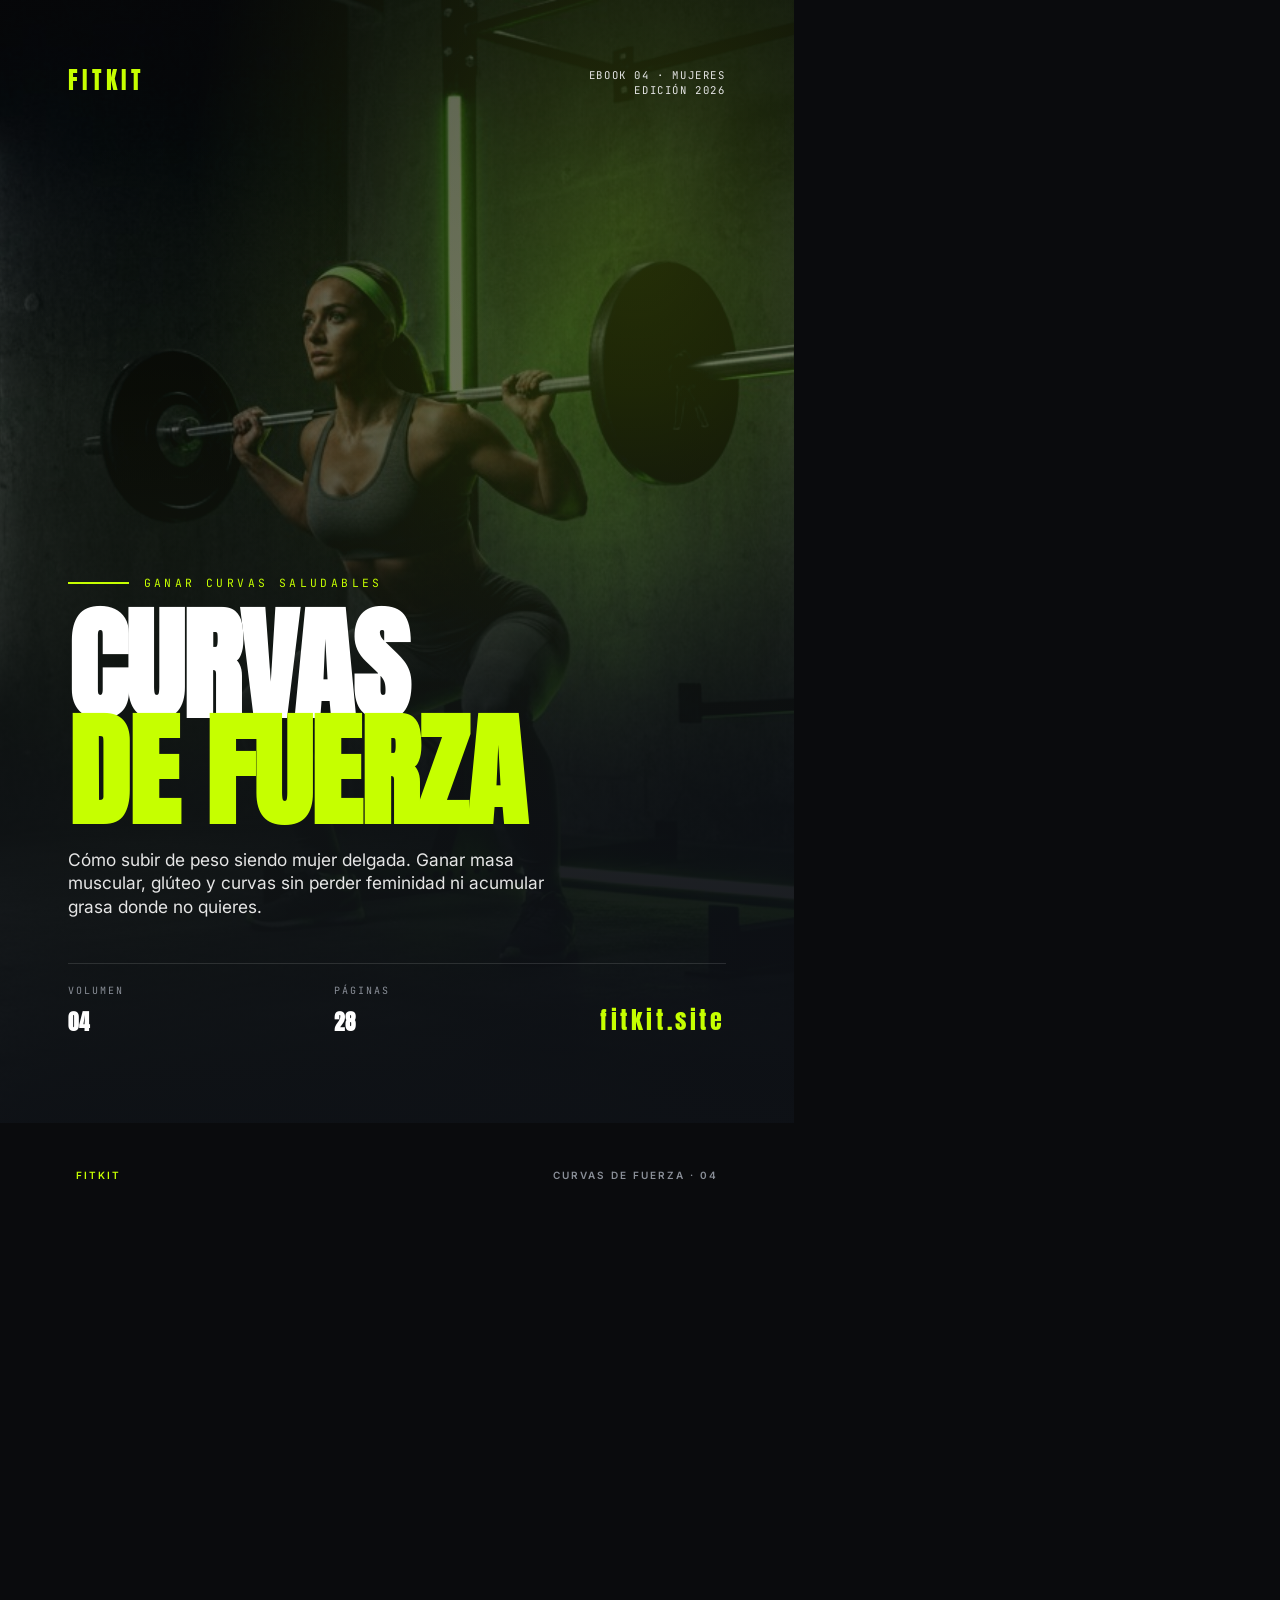
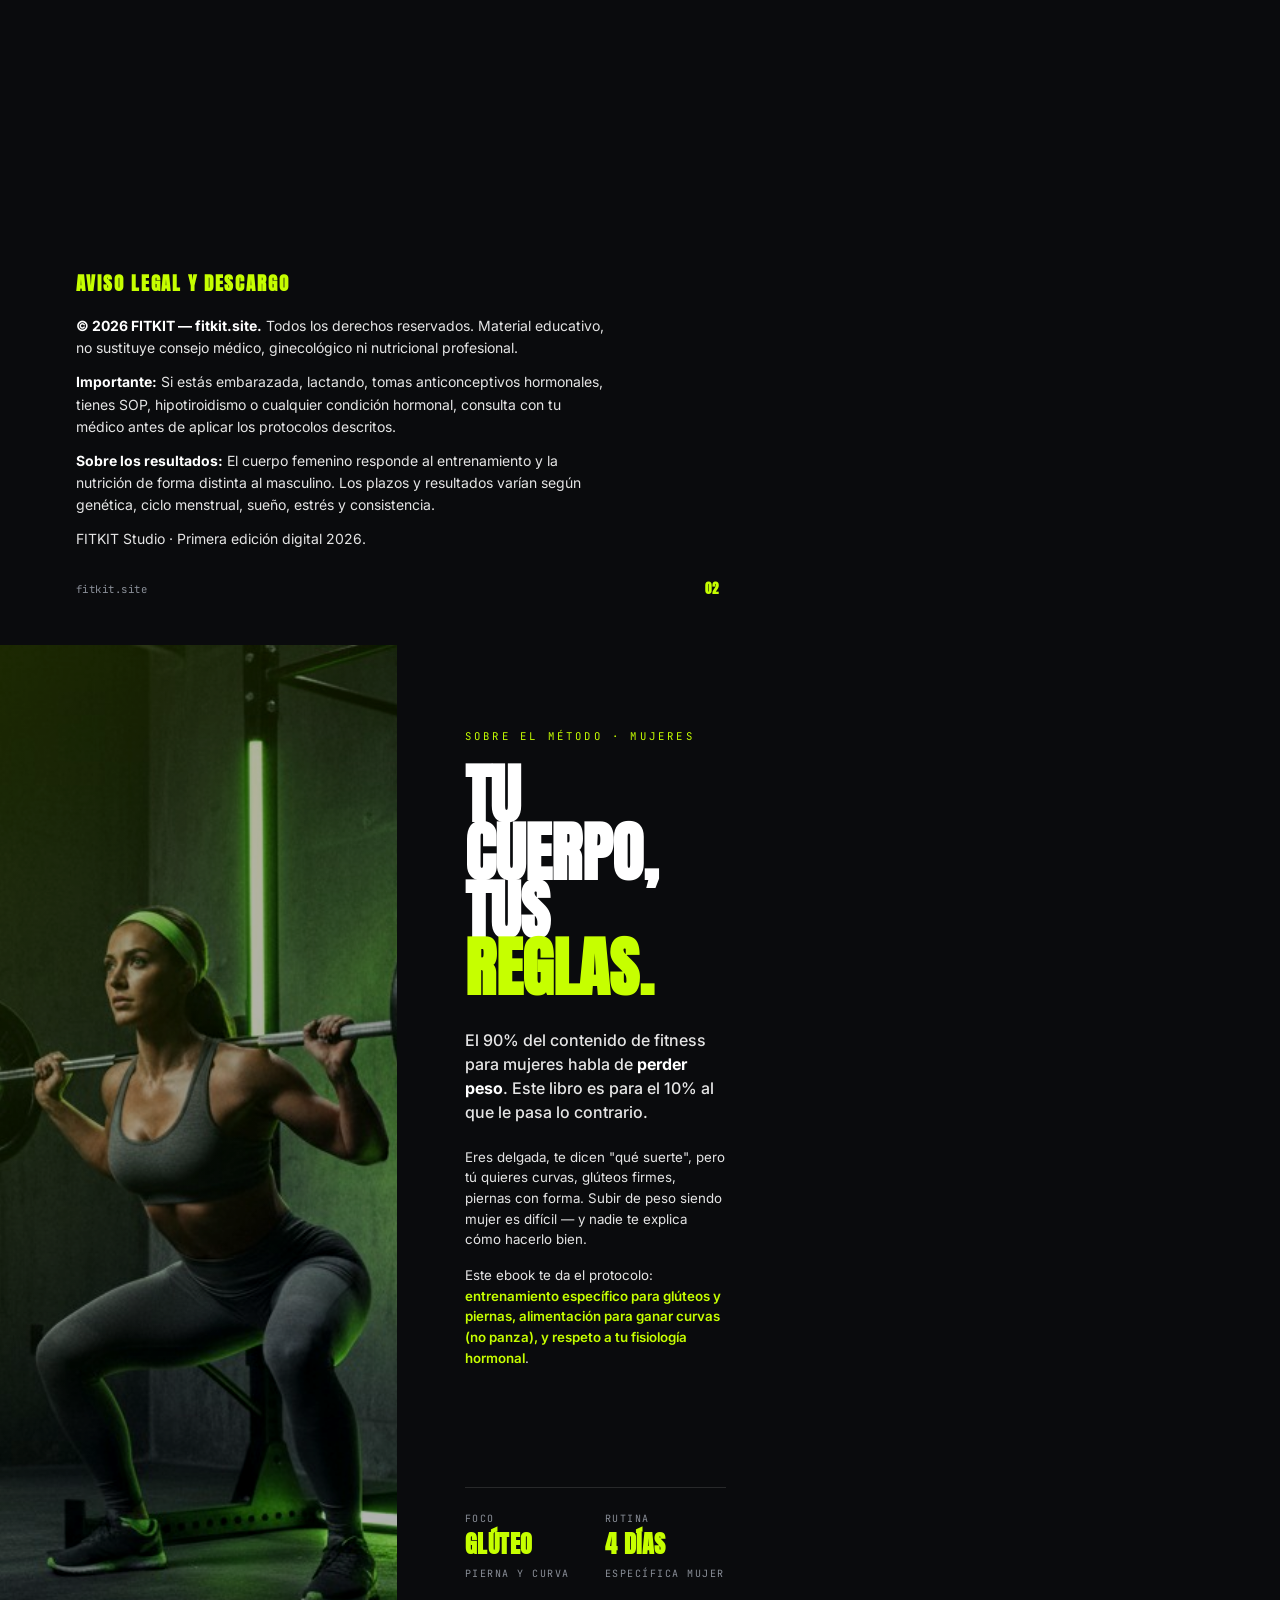
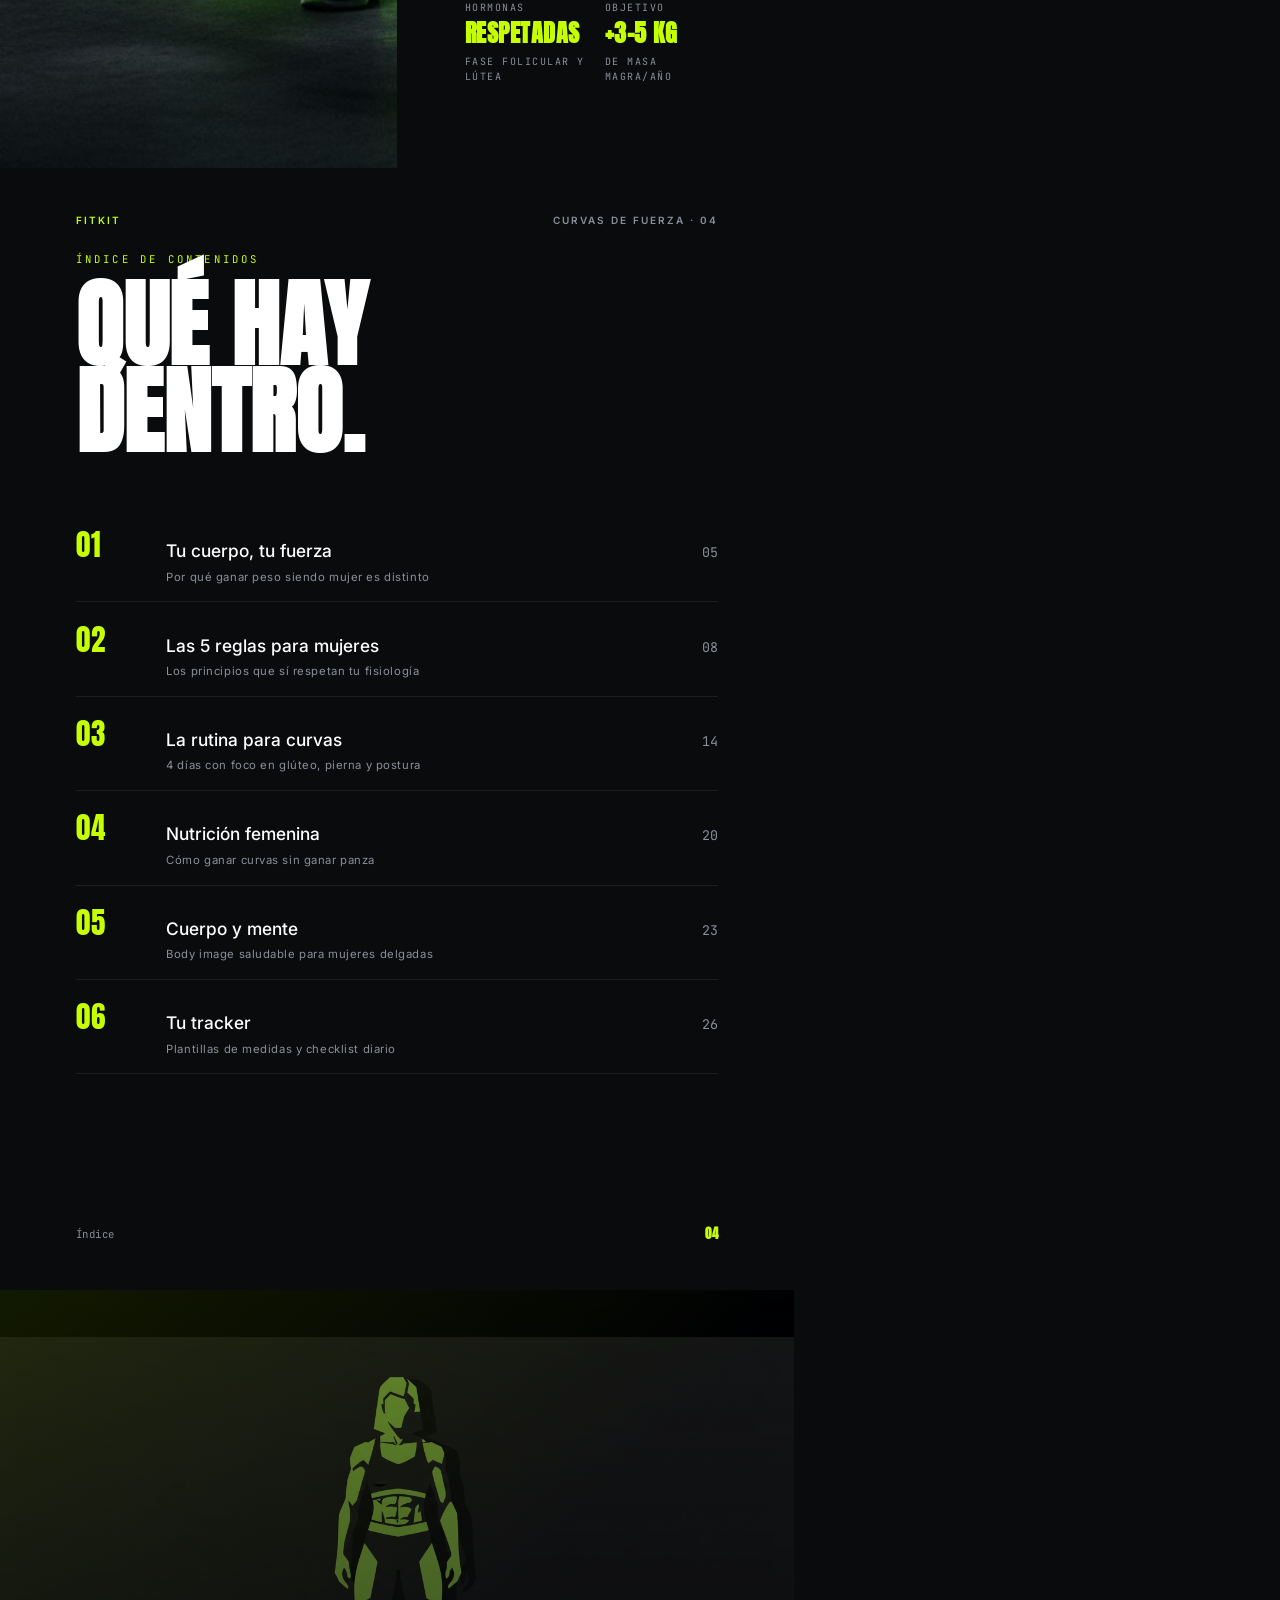
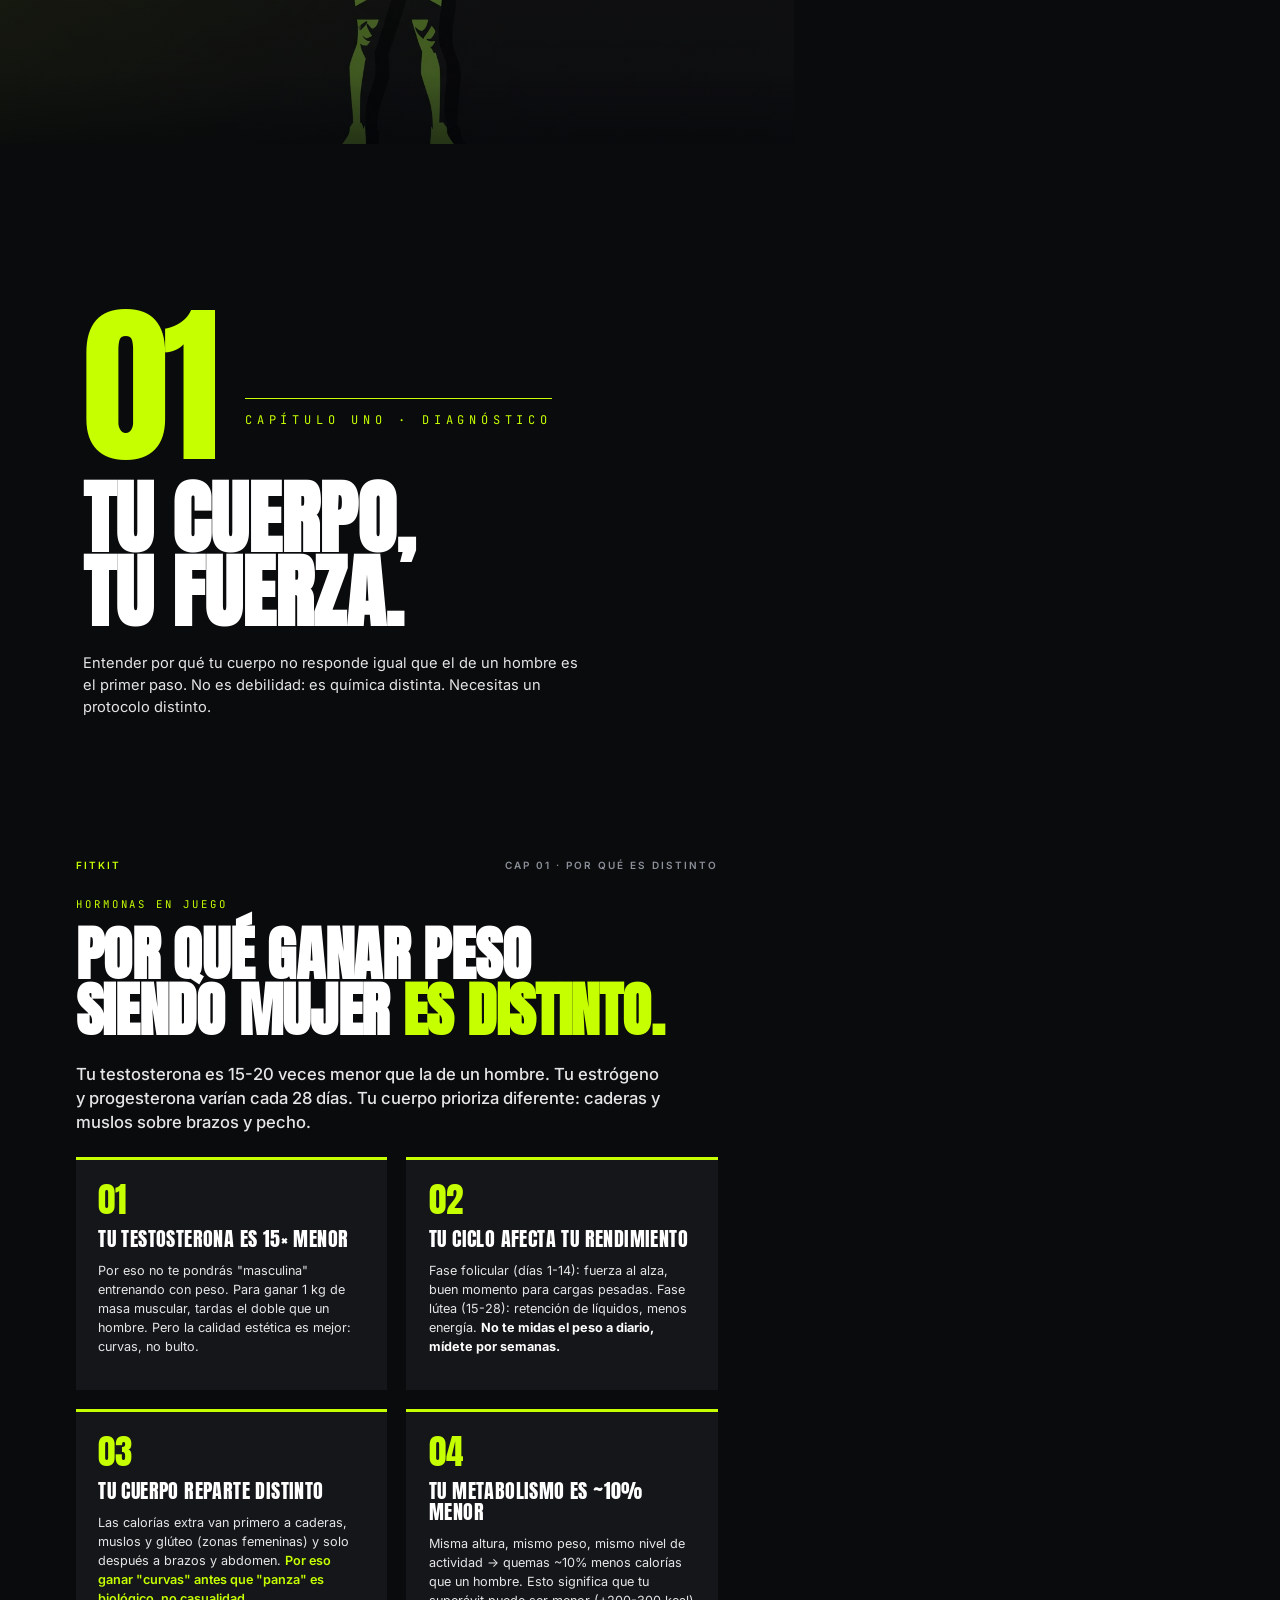
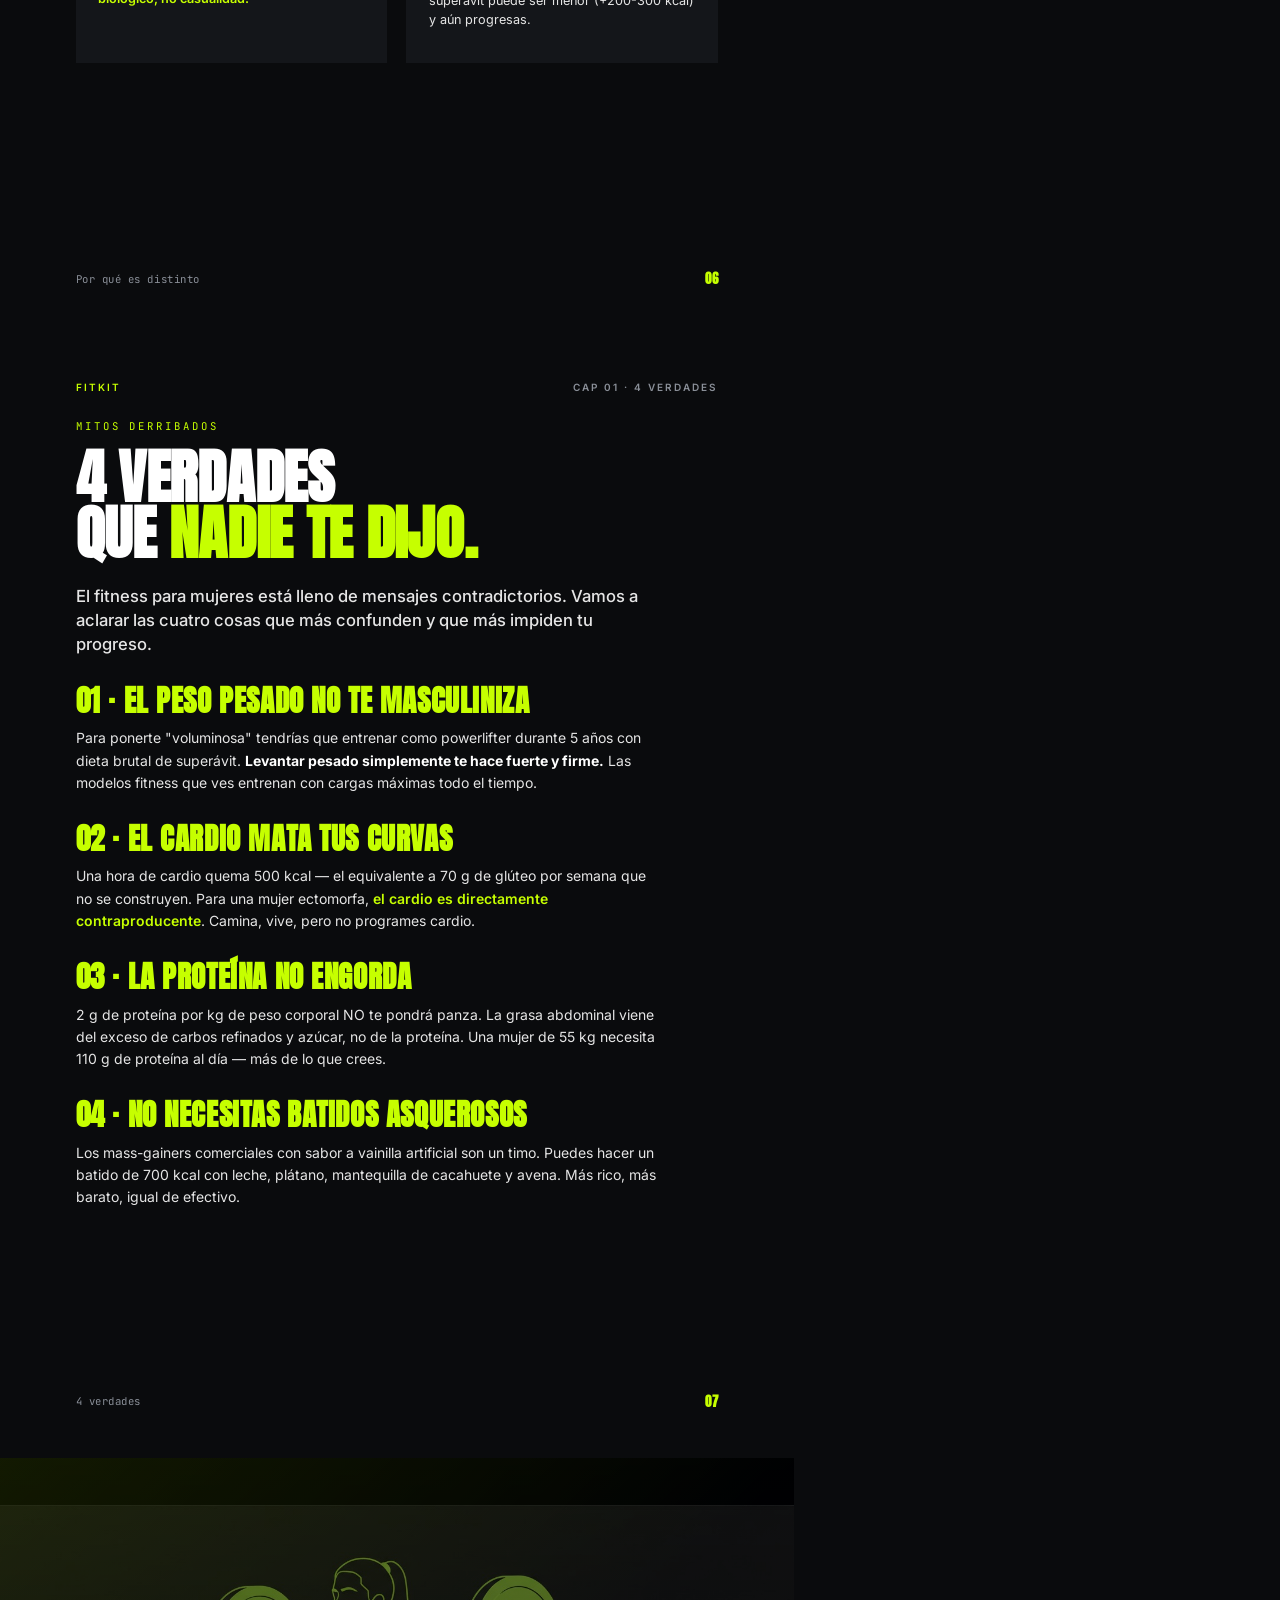
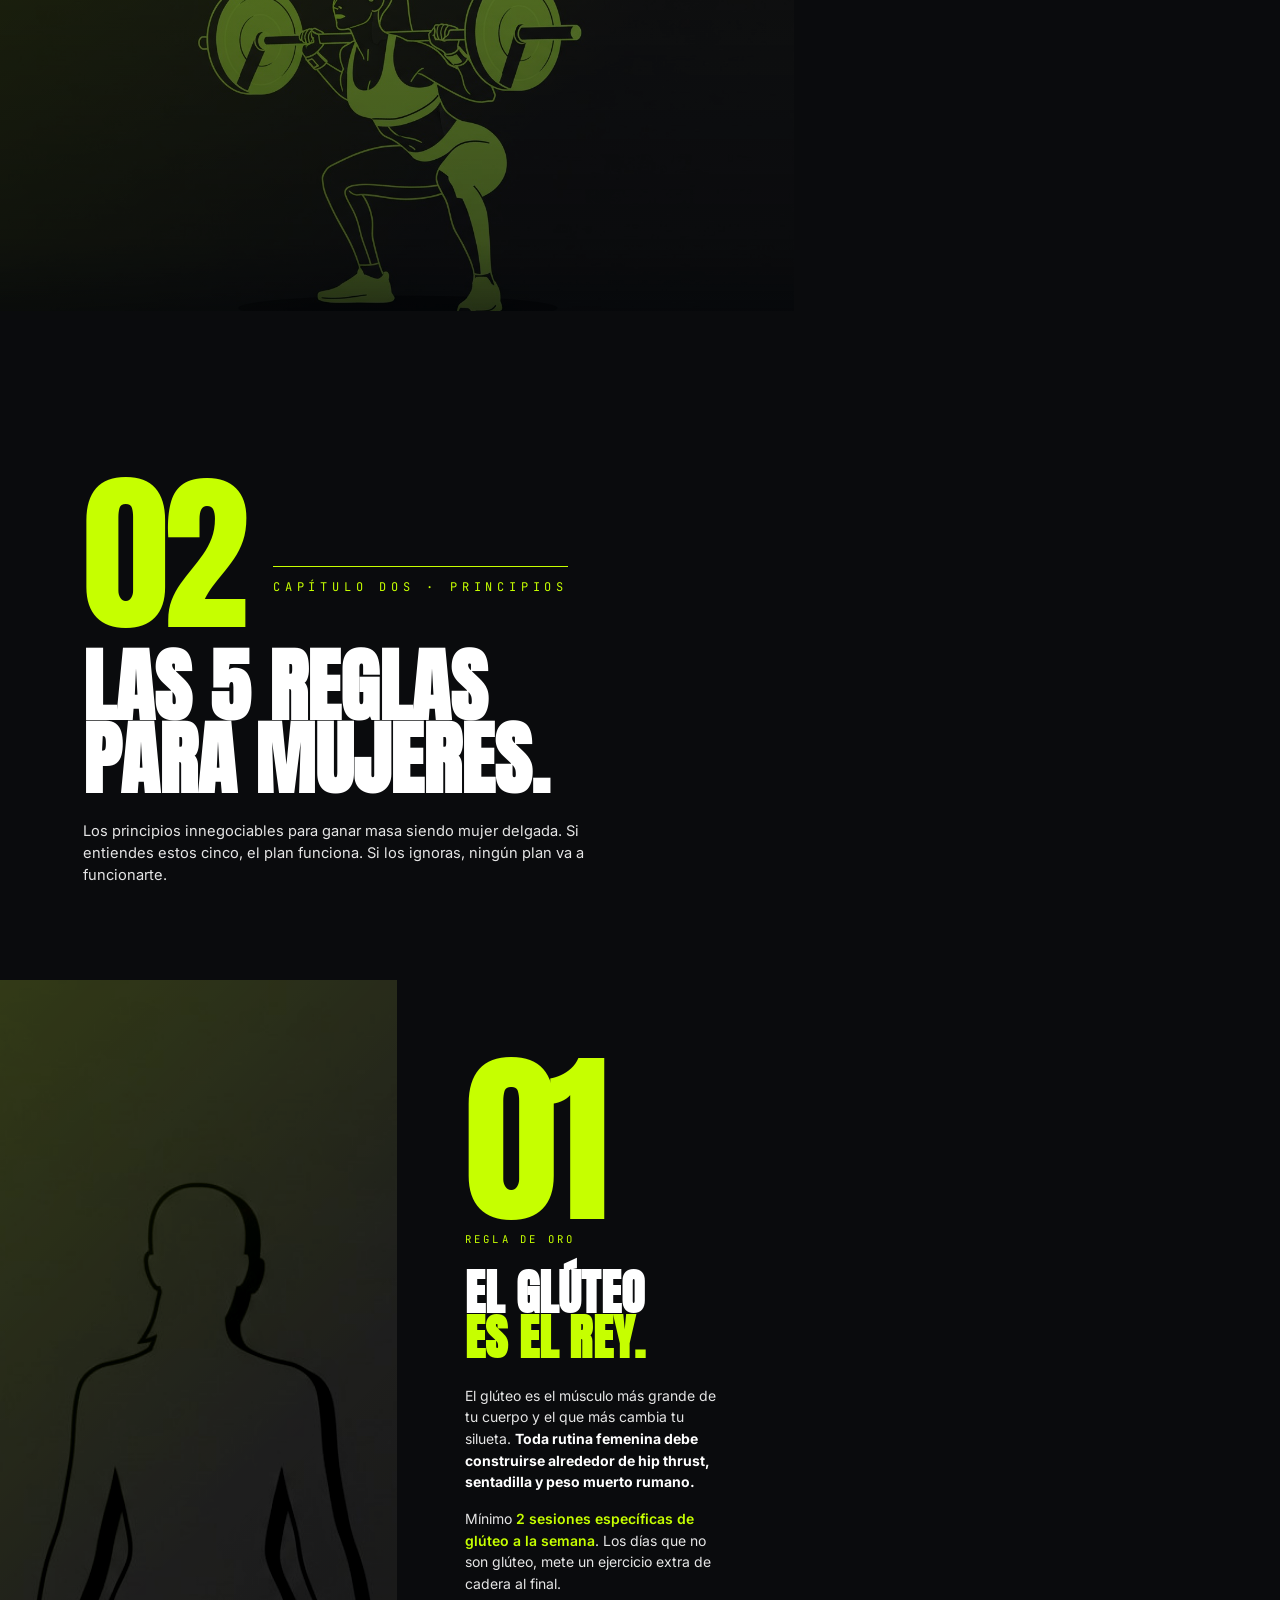
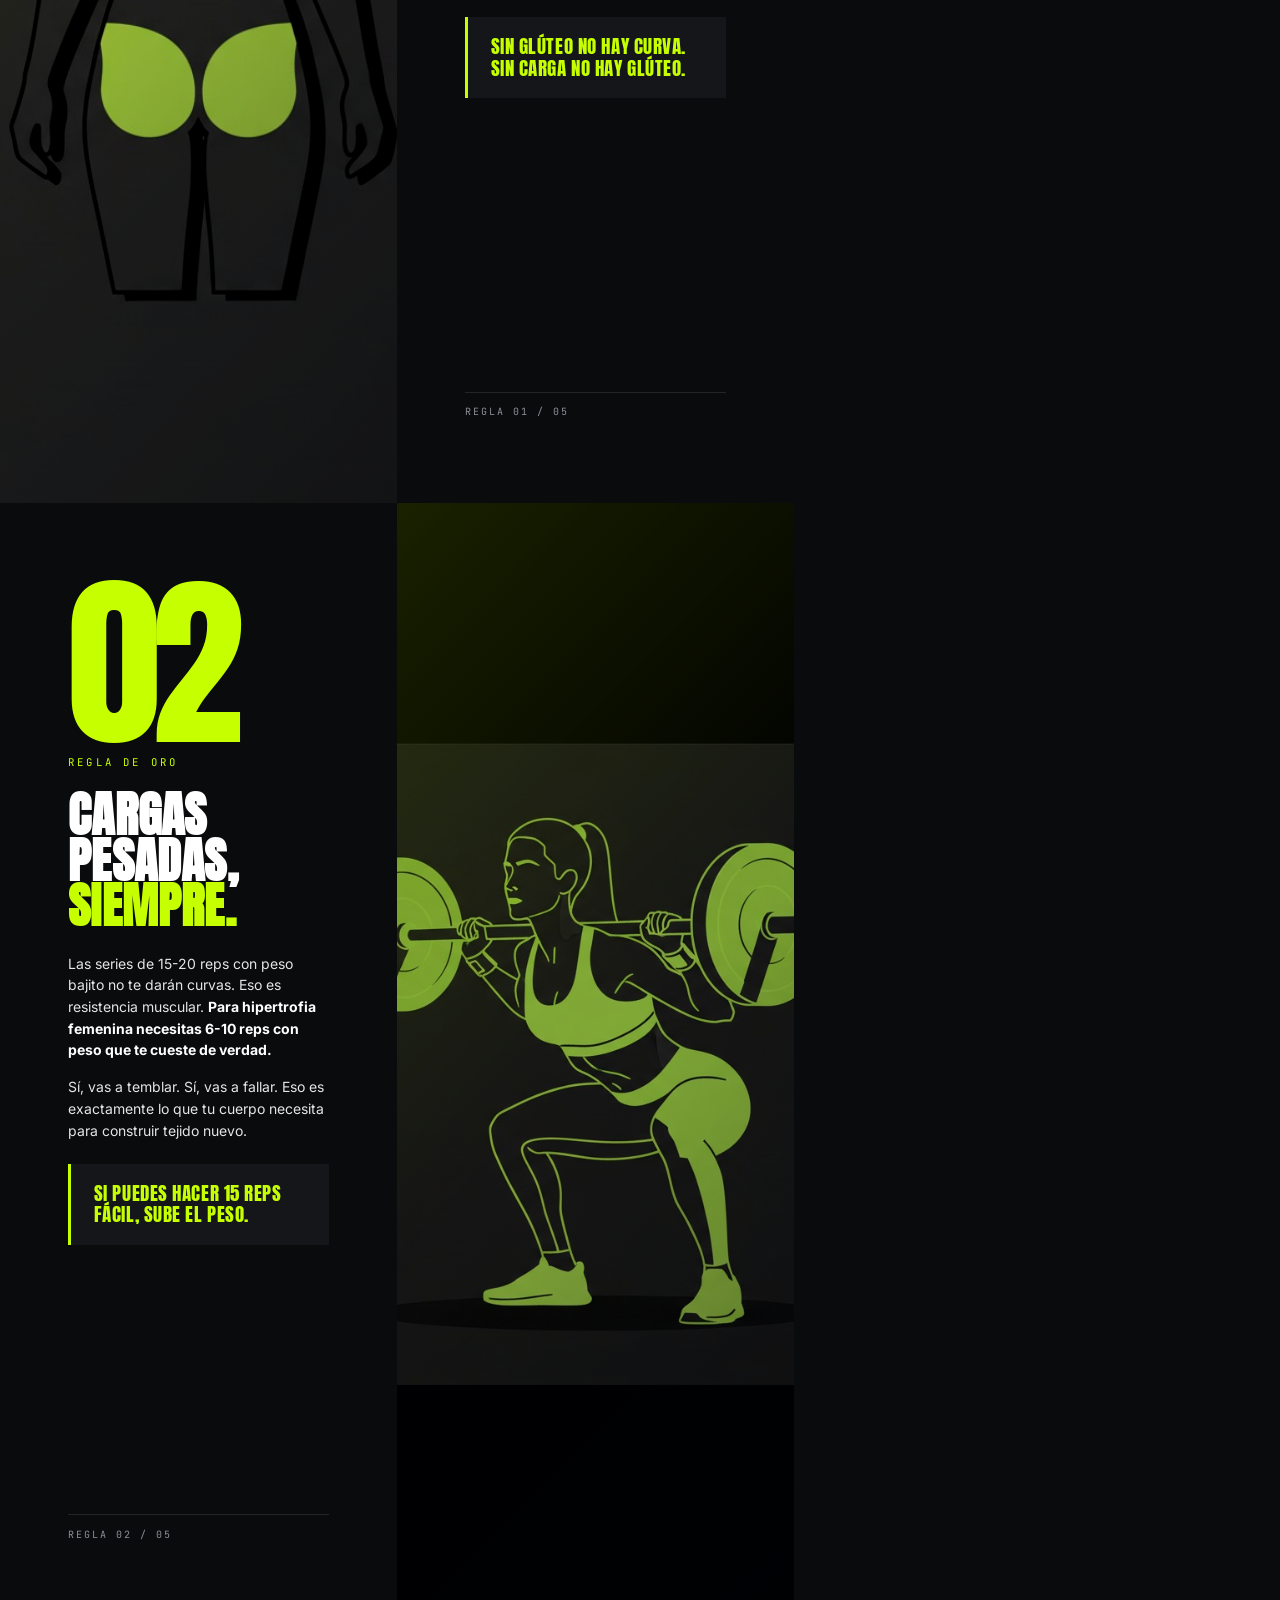
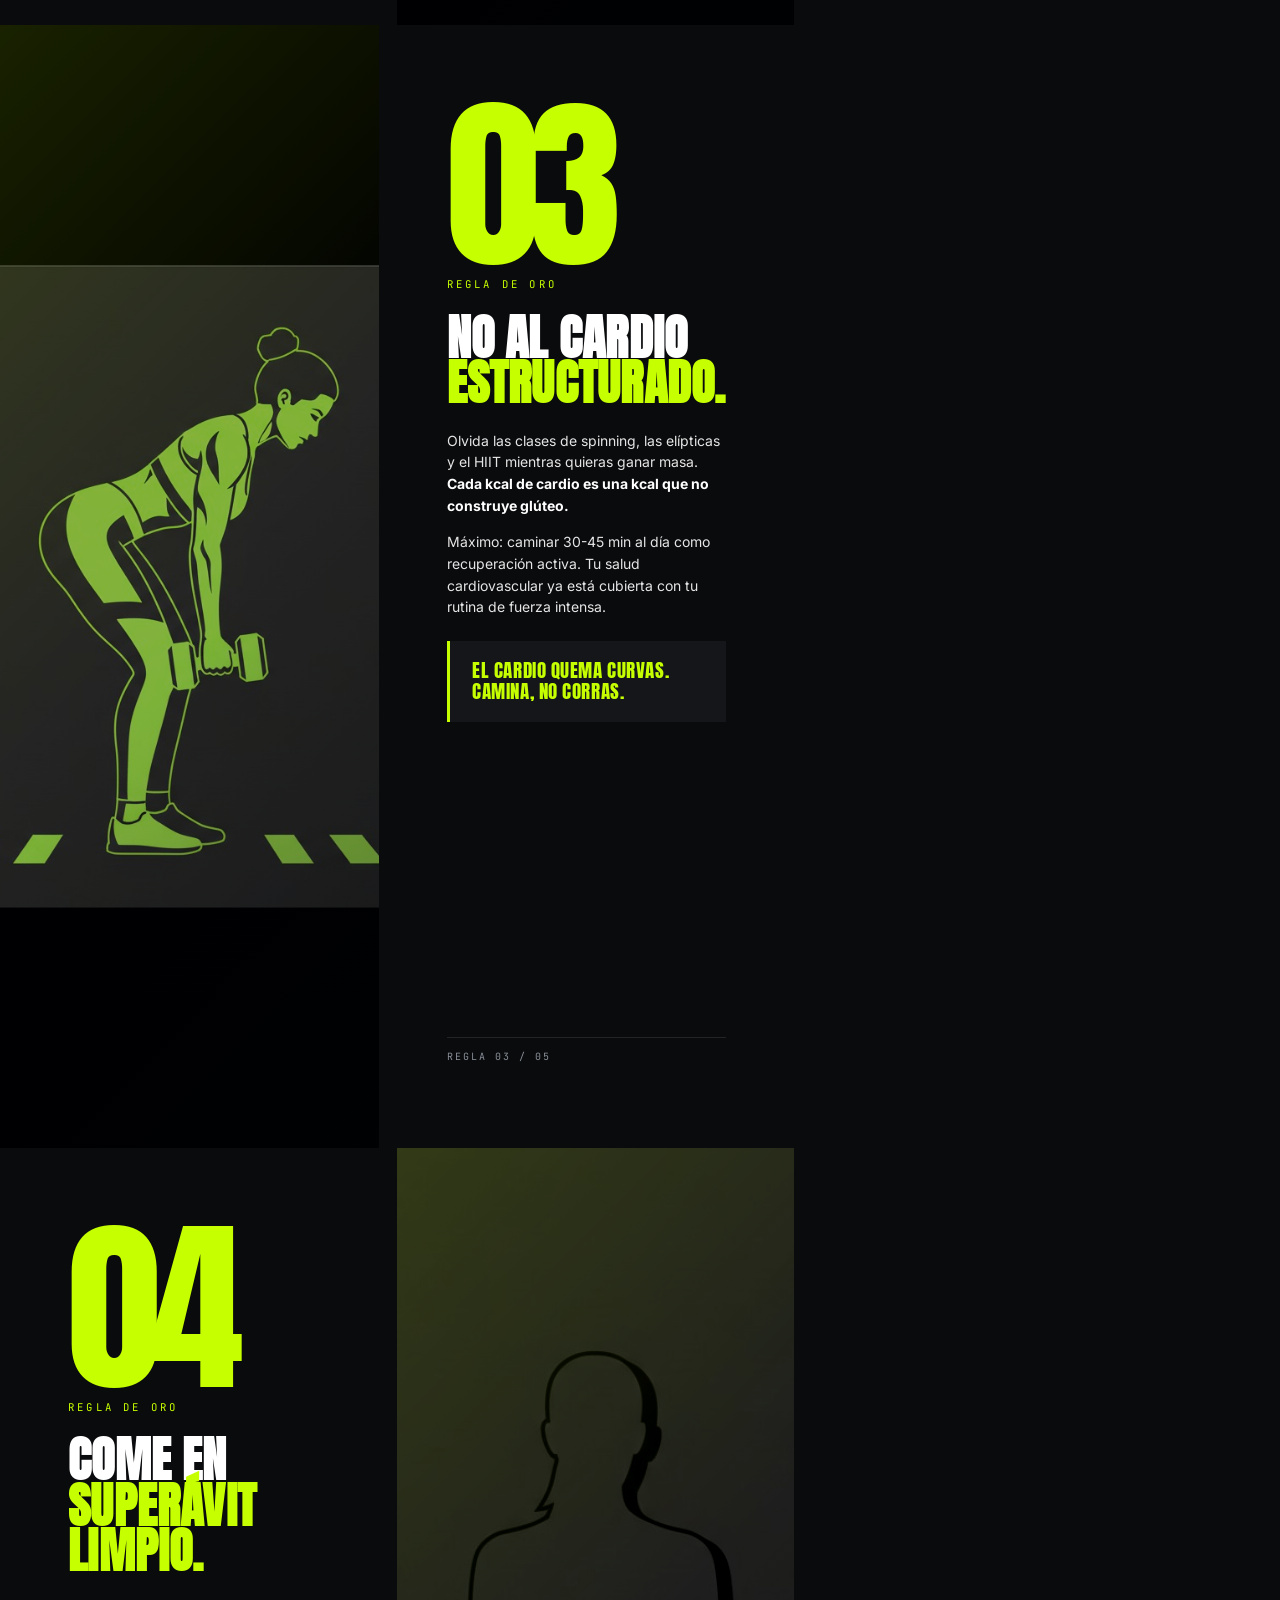
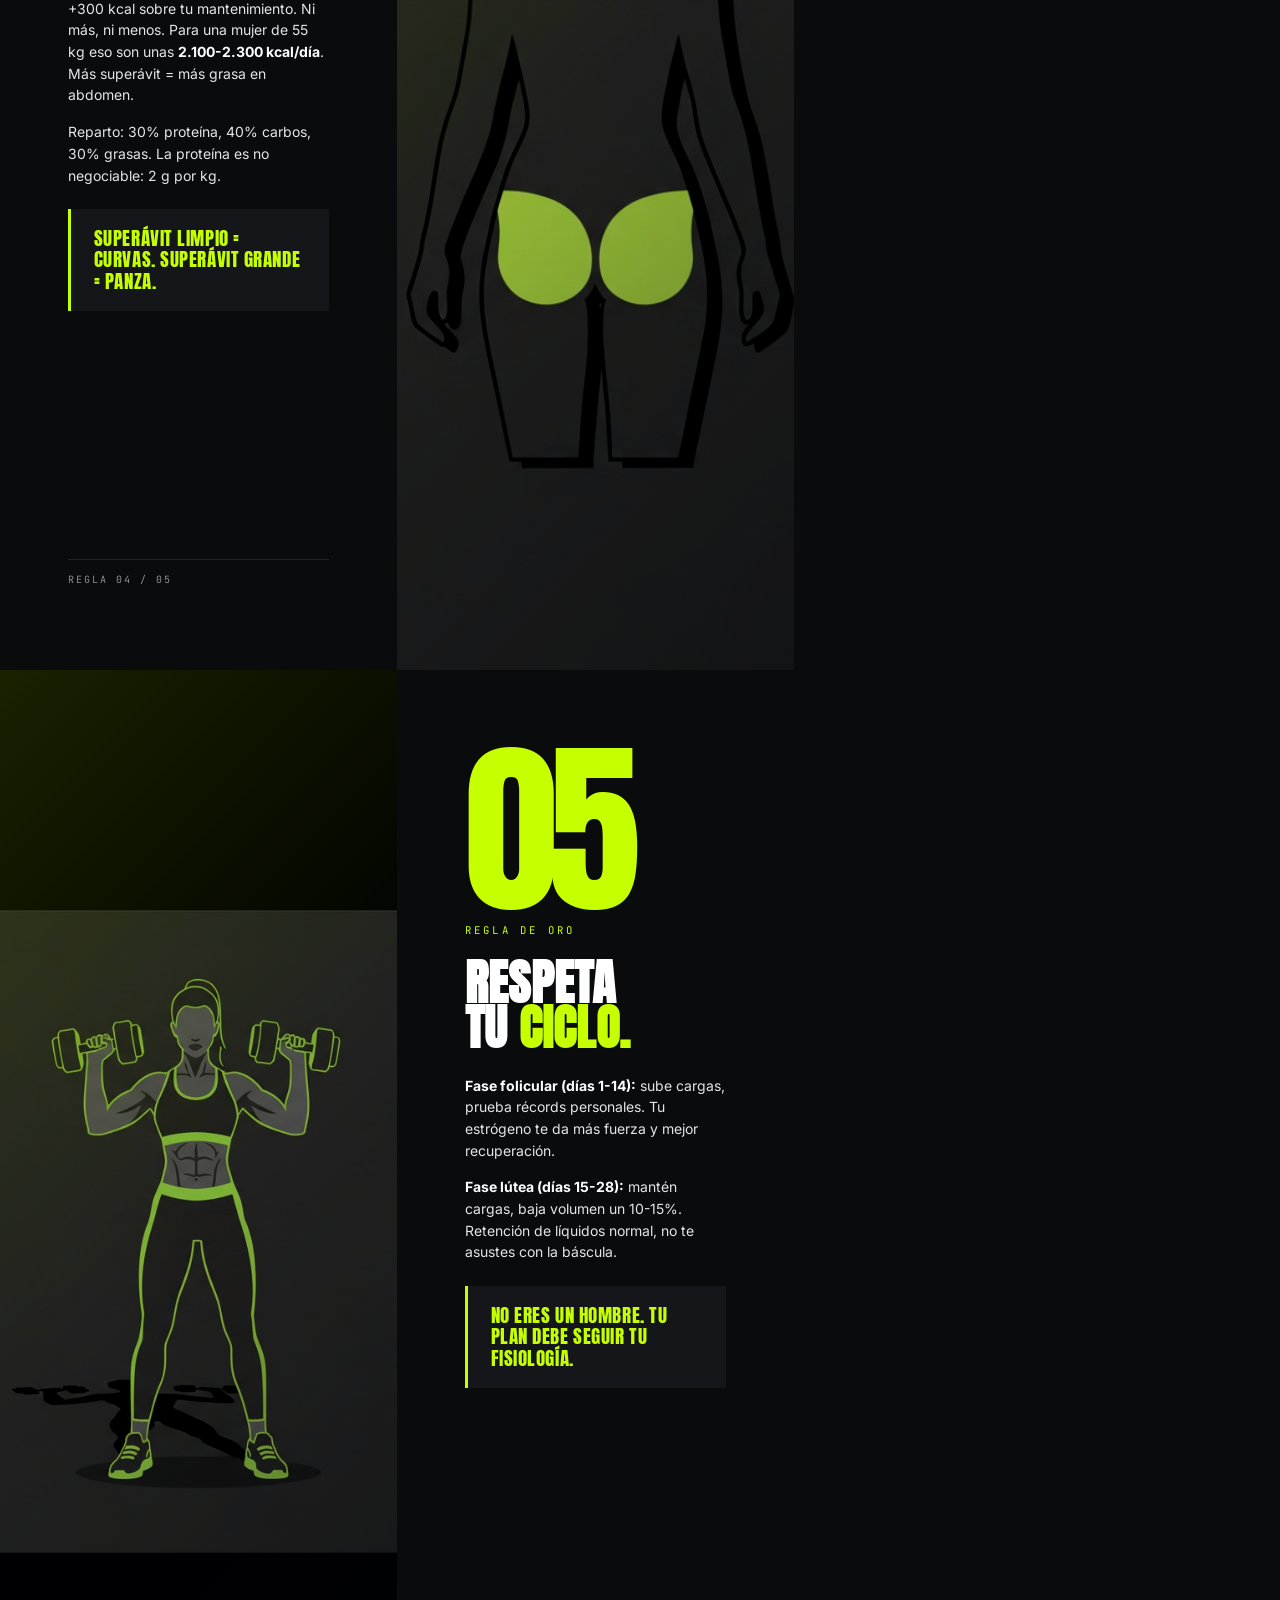
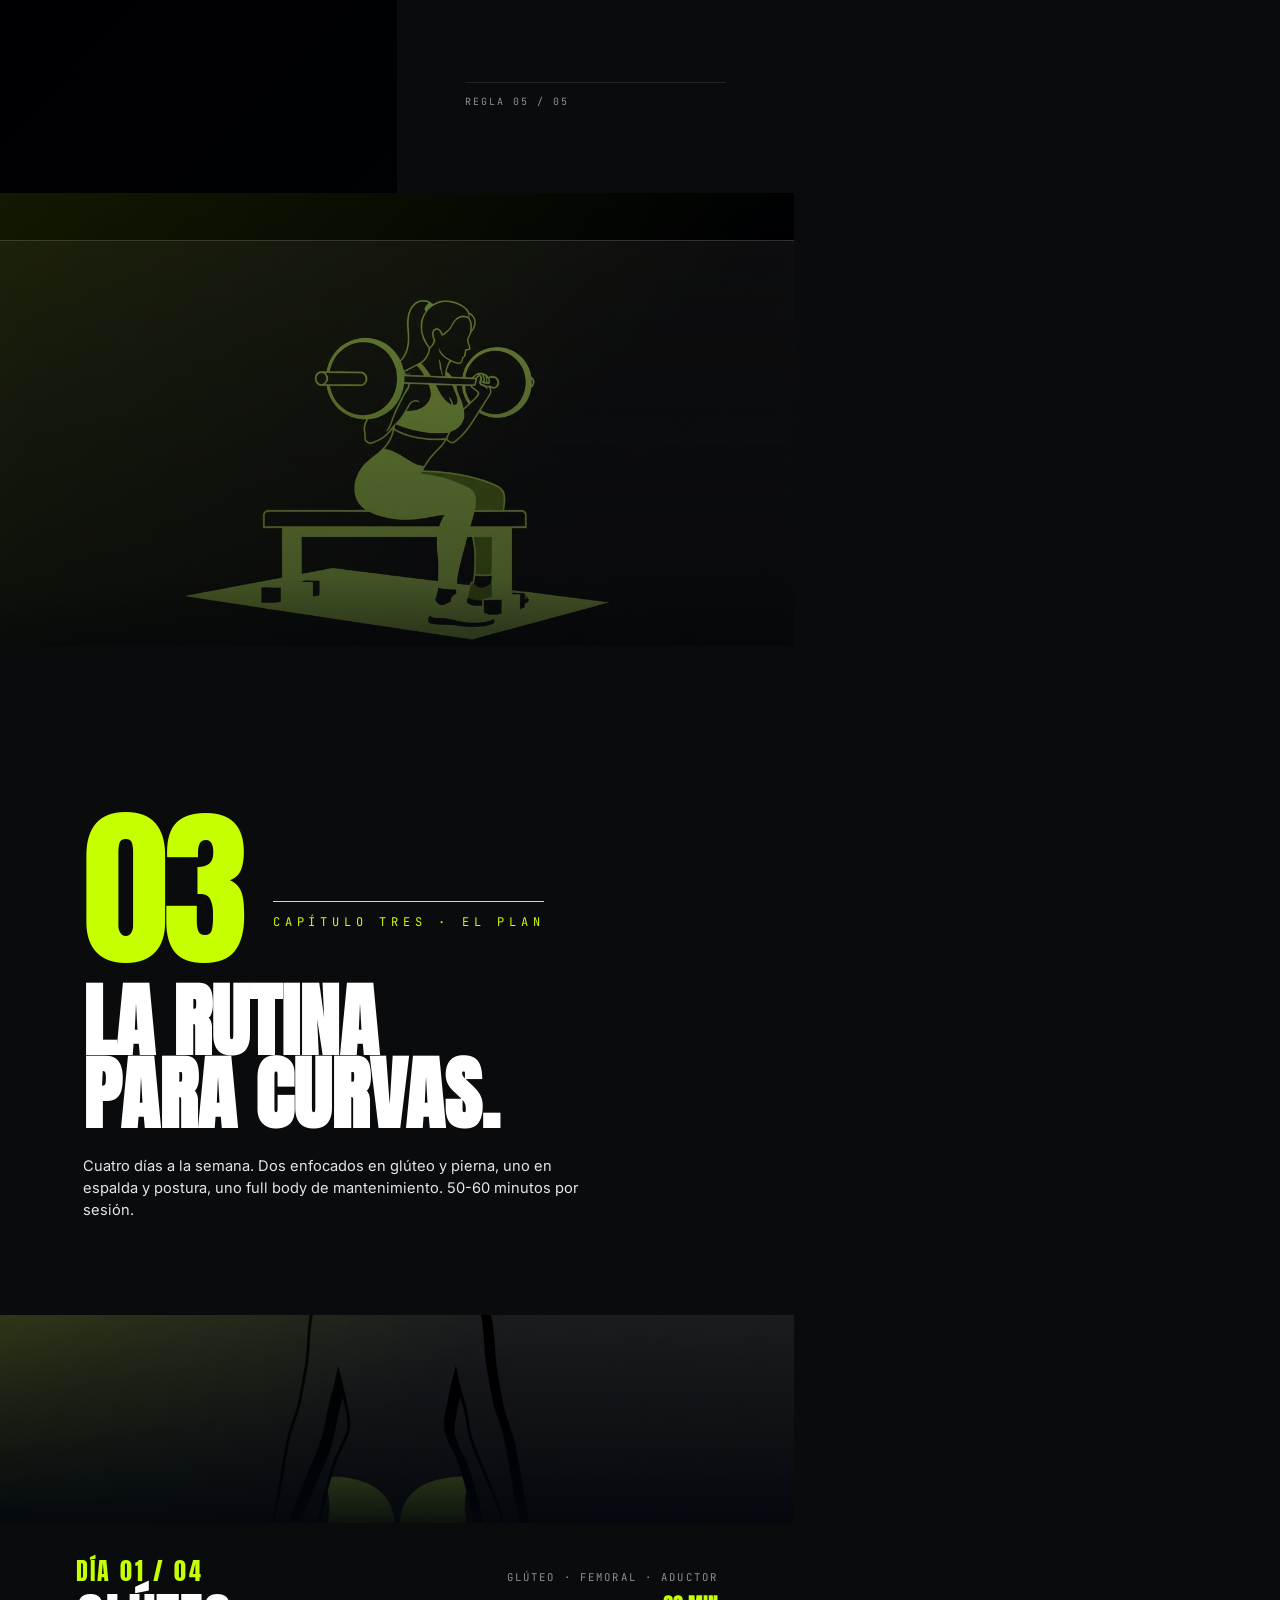
==== ebook-04-mujeres/index.html @ 27b63fff "FITKIT: sistema de marca completo + 11 ebooks re-brandeados (volt)" ====
<!DOCTYPE html>
<html lang="es"><head><meta charset="UTF-8"><title>FITKIT · Subir de Peso para Mujeres</title><link rel="stylesheet" href="styles.css"></head><body>

<!-- 1 COVER -->
<section class="page cover">
  <div class="cover__top"><div class="cover__logo">FITKIT</div><div class="cover__tag">EBOOK 04 · MUJERES<br>EDICIÓN 2026</div></div>
  <div class="cover__hero"></div>
  <div class="cover__bottom">
    <div class="cover__eyebrow">Ganar curvas saludables</div>
    <h1 class="cover__title">Curvas<br><em>de Fuerza</em></h1>
    <p class="cover__subtitle">Cómo subir de peso siendo mujer delgada. Ganar masa muscular, glúteo y curvas sin perder feminidad ni acumular grasa donde no quieres.</p>
    <div class="cover__meta">
      <div class="cover__meta-block">Volumen<strong>04</strong></div>
      <div class="cover__meta-block">Páginas<strong>28</strong></div>
      <div class="cover__url">fitkit.site</div>
    </div>
  </div>
</section>

<!-- 2 COPYRIGHT -->
<section class="page copyright-page">
  <div class="page-header"><span class="brand">FITKIT</span><span>CURVAS DE FUERZA · 04</span></div>
  <div class="small-print">
    <h3>Aviso legal y descargo</h3>
    <p><strong>© 2026 FITKIT — fitkit.site.</strong> Todos los derechos reservados. Material educativo, no sustituye consejo médico, ginecológico ni nutricional profesional.</p>
    <p><strong>Importante:</strong> Si estás embarazada, lactando, tomas anticonceptivos hormonales, tienes SOP, hipotiroidismo o cualquier condición hormonal, consulta con tu médico antes de aplicar los protocolos descritos.</p>
    <p><strong>Sobre los resultados:</strong> El cuerpo femenino responde al entrenamiento y la nutrición de forma distinta al masculino. Los plazos y resultados varían según genética, ciclo menstrual, sueño, estrés y consistencia.</p>
    <p>FITKIT Studio · Primera edición digital 2026.</p>
  </div>
  <div class="page-footer"><span>fitkit.site</span><span class="pagenum"></span></div>
</section>

<!-- 3 SOBRE EL MÉTODO -->
<section class="page about-method">
  <div class="about-method__photo" style="background-image:url('assets/author.jpg')"></div>
  <div class="about-method__body">
    <div>
      <div class="about-method__eyebrow">Sobre el método · Mujeres</div>
      <h2 class="about-method__title">Tu cuerpo,<br>tus <em>reglas.</em></h2>
      <p class="about-method__lead">El 90% del contenido de fitness para mujeres habla de <strong>perder peso</strong>. Este libro es para el 10% al que le pasa lo contrario.</p>
      <p class="about-method__desc">Eres delgada, te dicen "qué suerte", pero tú quieres curvas, glúteos firmes, piernas con forma. Subir de peso siendo mujer es difícil — y nadie te explica cómo hacerlo bien.</p>
      <p class="about-method__desc">Este ebook te da el protocolo: <em>entrenamiento específico para glúteos y piernas, alimentación para ganar curvas (no panza), y respeto a tu fisiología hormonal</em>.</p>
    </div>
    <div class="about-method__credentials">
      <div class="about-method__cred-item">Foco<strong>Glúteo</strong>pierna y curva</div>
      <div class="about-method__cred-item">Rutina<strong>4 días</strong>específica mujer</div>
      <div class="about-method__cred-item">Hormonas<strong>respetadas</strong>fase folicular y lútea</div>
      <div class="about-method__cred-item">Objetivo<strong>+3-5 kg</strong>de masa magra/año</div>
    </div>
  </div>
</section>

<!-- 4 TOC -->
<section class="page">
  <div class="page-header"><span class="brand">FITKIT</span><span>CURVAS DE FUERZA · 04</span></div>
  <div class="toc-eyebrow">Índice de contenidos</div>
  <h2 class="toc-title">Qué hay<br>dentro.</h2>
  <ol class="toc-list">
    <li class="toc-item"><span class="toc-item__num">01</span><span class="toc-item__name">Tu cuerpo, tu fuerza<small>Por qué ganar peso siendo mujer es distinto</small></span><span class="toc-item__page">05</span></li>
    <li class="toc-item"><span class="toc-item__num">02</span><span class="toc-item__name">Las 5 reglas para mujeres<small>Los principios que sí respetan tu fisiología</small></span><span class="toc-item__page">08</span></li>
    <li class="toc-item"><span class="toc-item__num">03</span><span class="toc-item__name">La rutina para curvas<small>4 días con foco en glúteo, pierna y postura</small></span><span class="toc-item__page">14</span></li>
    <li class="toc-item"><span class="toc-item__num">04</span><span class="toc-item__name">Nutrición femenina<small>Cómo ganar curvas sin ganar panza</small></span><span class="toc-item__page">20</span></li>
    <li class="toc-item"><span class="toc-item__num">05</span><span class="toc-item__name">Cuerpo y mente<small>Body image saludable para mujeres delgadas</small></span><span class="toc-item__page">23</span></li>
    <li class="toc-item"><span class="toc-item__num">06</span><span class="toc-item__name">Tu tracker<small>Plantillas de medidas y checklist diario</small></span><span class="toc-item__page">26</span></li>
  </ol>
  <div class="page-footer"><span>Índice</span><span class="pagenum"></span></div>
</section>

<!-- 5 CAP 1 DIVIDER -->
<section class="page chapter-divider">
  <div class="chapter-divider__img" style="background-image:url('assets/ch1.jpg')"></div>
  <div class="chapter-divider__content">
    <div class="chapter-divider__top"><div class="ch-num">01</div><div class="ch-label">Capítulo uno · Diagnóstico</div></div>
    <h2 class="ch-title">Tu cuerpo,<br>tu fuerza.</h2>
    <p class="ch-desc">Entender por qué tu cuerpo no responde igual que el de un hombre es el primer paso. No es debilidad: es química distinta. Necesitas un protocolo distinto.</p>
  </div>
</section>

<!-- 6 CAP 1 CONTENIDO -->
<section class="page">
  <div class="page-header"><span class="brand">FITKIT</span><span>CAP 01 · POR QUÉ ES DISTINTO</span></div>
  <div class="eyebrow">Hormonas en juego</div>
  <h2 class="section-title">Por qué ganar peso<br>siendo mujer <em>es distinto.</em></h2>
  <p class="lead">Tu testosterona es 15-20 veces menor que la de un hombre. Tu estrógeno y progesterona varían cada 28 días. Tu cuerpo prioriza diferente: caderas y muslos sobre brazos y pecho.</p>

  <div class="reasons">
    <div class="reason">
      <div class="reason__num">01</div>
      <div class="reason__title">Tu testosterona es 15× menor</div>
      <p class="reason__desc">Por eso no te pondrás "masculina" entrenando con peso. Para ganar 1 kg de masa muscular, tardas el doble que un hombre. Pero la calidad estética es mejor: curvas, no bulto.</p>
    </div>
    <div class="reason">
      <div class="reason__num">02</div>
      <div class="reason__title">Tu ciclo afecta tu rendimiento</div>
      <p class="reason__desc">Fase folicular (días 1-14): fuerza al alza, buen momento para cargas pesadas. Fase lútea (15-28): retención de líquidos, menos energía. <strong>No te midas el peso a diario, mídete por semanas.</strong></p>
    </div>
    <div class="reason">
      <div class="reason__num">03</div>
      <div class="reason__title">Tu cuerpo reparte distinto</div>
      <p class="reason__desc">Las calorías extra van primero a caderas, muslos y glúteo (zonas femeninas) y solo después a brazos y abdomen. <em>Por eso ganar "curvas" antes que "panza" es biológico, no casualidad.</em></p>
    </div>
    <div class="reason">
      <div class="reason__num">04</div>
      <div class="reason__title">Tu metabolismo es ~10% menor</div>
      <p class="reason__desc">Misma altura, mismo peso, mismo nivel de actividad → quemas ~10% menos calorías que un hombre. Esto significa que tu superávit puede ser menor (+200-300 kcal) y aún progresas.</p>
    </div>
  </div>

  <div class="page-footer"><span>Por qué es distinto</span><span class="pagenum"></span></div>
</section>

<!-- 7 4 verdades -->
<section class="page">
  <div class="page-header"><span class="brand">FITKIT</span><span>CAP 01 · 4 VERDADES</span></div>
  <div class="eyebrow">Mitos derribados</div>
  <h2 class="section-title">4 verdades<br>que <em>nadie te dijo.</em></h2>
  <p class="lead">El fitness para mujeres está lleno de mensajes contradictorios. Vamos a aclarar las cuatro cosas que más confunden y que más impiden tu progreso.</p>

  <h3 class="sub-title">01 · El peso pesado no te masculiniza</h3>
  <p>Para ponerte "voluminosa" tendrías que entrenar como powerlifter durante 5 años con dieta brutal de superávit. <strong>Levantar pesado simplemente te hace fuerte y firme.</strong> Las modelos fitness que ves entrenan con cargas máximas todo el tiempo.</p>

  <h3 class="sub-title">02 · El cardio mata tus curvas</h3>
  <p>Una hora de cardio quema 500 kcal — el equivalente a 70 g de glúteo por semana que no se construyen. Para una mujer ectomorfa, <em>el cardio es directamente contraproducente</em>. Camina, vive, pero no programes cardio.</p>

  <h3 class="sub-title">03 · La proteína no engorda</h3>
  <p>2 g de proteína por kg de peso corporal NO te pondrá panza. La grasa abdominal viene del exceso de carbos refinados y azúcar, no de la proteína. Una mujer de 55 kg necesita 110 g de proteína al día — más de lo que crees.</p>

  <h3 class="sub-title">04 · No necesitas batidos asquerosos</h3>
  <p>Los mass-gainers comerciales con sabor a vainilla artificial son un timo. Puedes hacer un batido de 700 kcal con leche, plátano, mantequilla de cacahuete y avena. Más rico, más barato, igual de efectivo.</p>

  <div class="page-footer"><span>4 verdades</span><span class="pagenum"></span></div>
</section>

<!-- 8 CAP 2 DIVIDER -->
<section class="page chapter-divider">
  <div class="chapter-divider__img" style="background-image:url('assets/ch2.jpg')"></div>
  <div class="chapter-divider__content">
    <div class="chapter-divider__top"><div class="ch-num">02</div><div class="ch-label">Capítulo dos · Principios</div></div>
    <h2 class="ch-title">Las 5 reglas<br>para mujeres.</h2>
    <p class="ch-desc">Los principios innegociables para ganar masa siendo mujer delgada. Si entiendes estos cinco, el plan funciona. Si los ignoras, ningún plan va a funcionarte.</p>
  </div>
</section>

<!-- 9-13 REGLAS 1-5 -->
<section class="page rule-page">
  <div class="rule-photo" style="background-image:url('assets/glutes.jpg')"></div>
  <div class="rule-body">
    <div class="rule-body__top">
      <div class="rule-body__num">01</div>
      <div class="rule-body__label">Regla de oro</div>
      <h3 class="rule-body__title">El glúteo<br><em>es el rey.</em></h3>
      <p class="rule-body__desc">El glúteo es el músculo más grande de tu cuerpo y el que más cambia tu silueta. <strong>Toda rutina femenina debe construirse alrededor de hip thrust, sentadilla y peso muerto rumano.</strong></p>
      <p class="rule-body__desc">Mínimo <em>2 sesiones específicas de glúteo a la semana</em>. Los días que no son glúteo, mete un ejercicio extra de cadera al final.</p>
      <div class="rule-body__keypoint">Sin glúteo no hay curva. Sin carga no hay glúteo.</div>
    </div>
    <div class="rule-body__footer">Regla 01 / 05</div>
  </div>
</section>

<section class="page rule-page">
  <div class="rule-body">
    <div class="rule-body__top">
      <div class="rule-body__num">02</div>
      <div class="rule-body__label">Regla de oro</div>
      <h3 class="rule-body__title">Cargas pesadas,<br><em>siempre.</em></h3>
      <p class="rule-body__desc">Las series de 15-20 reps con peso bajito no te darán curvas. Eso es resistencia muscular. <strong>Para hipertrofia femenina necesitas 6-10 reps con peso que te cueste de verdad.</strong></p>
      <p class="rule-body__desc">Sí, vas a temblar. Sí, vas a fallar. Eso es exactamente lo que tu cuerpo necesita para construir tejido nuevo.</p>
      <div class="rule-body__keypoint">Si puedes hacer 15 reps fácil, sube el peso.</div>
    </div>
    <div class="rule-body__footer">Regla 02 / 05</div>
  </div>
  <div class="rule-photo" style="background-image:url('assets/squat.jpg')"></div>
</section>

<section class="page rule-page">
  <div class="rule-photo" style="background-image:url('assets/back.jpg')"></div>
  <div class="rule-body">
    <div class="rule-body__top">
      <div class="rule-body__num">03</div>
      <div class="rule-body__label">Regla de oro</div>
      <h3 class="rule-body__title">No al cardio<br><em>estructurado.</em></h3>
      <p class="rule-body__desc">Olvida las clases de spinning, las elípticas y el HIIT mientras quieras ganar masa. <strong>Cada kcal de cardio es una kcal que no construye glúteo.</strong></p>
      <p class="rule-body__desc">Máximo: caminar 30-45 min al día como recuperación activa. Tu salud cardiovascular ya está cubierta con tu rutina de fuerza intensa.</p>
      <div class="rule-body__keypoint">El cardio quema curvas. Camina, no corras.</div>
    </div>
    <div class="rule-body__footer">Regla 03 / 05</div>
  </div>
</section>

<section class="page rule-page">
  <div class="rule-body">
    <div class="rule-body__top">
      <div class="rule-body__num">04</div>
      <div class="rule-body__label">Regla de oro</div>
      <h3 class="rule-body__title">Come en<br><em>superávit limpio.</em></h3>
      <p class="rule-body__desc">+300 kcal sobre tu mantenimiento. Ni más, ni menos. Para una mujer de 55 kg eso son unas <strong>2.100-2.300 kcal/día</strong>. Más superávit = más grasa en abdomen.</p>
      <p class="rule-body__desc">Reparto: 30% proteína, 40% carbos, 30% grasas. La proteína es no negociable: 2 g por kg.</p>
      <div class="rule-body__keypoint">Superávit limpio = curvas. Superávit grande = panza.</div>
    </div>
    <div class="rule-body__footer">Regla 04 / 05</div>
  </div>
  <div class="rule-photo" style="background-image:url('assets/ch4.jpg')"></div>
</section>

<section class="page rule-page">
  <div class="rule-photo" style="background-image:url('assets/shoulders.jpg')"></div>
  <div class="rule-body">
    <div class="rule-body__top">
      <div class="rule-body__num">05</div>
      <div class="rule-body__label">Regla de oro</div>
      <h3 class="rule-body__title">Respeta<br>tu <em>ciclo.</em></h3>
      <p class="rule-body__desc"><strong>Fase folicular (días 1-14):</strong> sube cargas, prueba récords personales. Tu estrógeno te da más fuerza y mejor recuperación.</p>
      <p class="rule-body__desc"><strong>Fase lútea (días 15-28):</strong> mantén cargas, baja volumen un 10-15%. Retención de líquidos normal, no te asustes con la báscula.</p>
      <div class="rule-body__keypoint">No eres un hombre. Tu plan debe seguir tu fisiología.</div>
    </div>
    <div class="rule-body__footer">Regla 05 / 05</div>
  </div>
</section>

<!-- 14 CAP 3 DIVIDER -->
<section class="page chapter-divider">
  <div class="chapter-divider__img" style="background-image:url('assets/ch3.jpg')"></div>
  <div class="chapter-divider__content">
    <div class="chapter-divider__top"><div class="ch-num">03</div><div class="ch-label">Capítulo tres · El plan</div></div>
    <h2 class="ch-title">La rutina<br>para curvas.</h2>
    <p class="ch-desc">Cuatro días a la semana. Dos enfocados en glúteo y pierna, uno en espalda y postura, uno full body de mantenimiento. 50-60 minutos por sesión.</p>
  </div>
</section>

<!-- 15 DIA 1 GLUTEO -->
<section class="page">
  <div class="page-header"><span class="brand">FITKIT</span><span>CAP 03 · DÍA 1 · GLÚTEO</span></div>
  <div class="day-hero" style="background-image:url('assets/glutes.jpg')"></div>
  <div class="day-header">
    <div><div class="day-header__num">DÍA 01 / 04</div><div class="day-header__title">Glúteo</div></div>
    <div class="day-header__meta">Glúteo · Femoral · Aductor<strong>~60 MIN</strong></div>
  </div>
  <table class="workout-table">
    <thead><tr><th style="width:46%">Ejercicio</th><th style="width:12%">Series</th><th style="width:14%">Reps</th><th style="width:14%">Descanso</th><th style="width:14%">RIR</th></tr></thead>
    <tbody>
      <tr><td class="exercise">Hip thrust con barra<small>El rey del glúteo. Compuesto principal.</small></td><td class="numeric">4</td><td class="numeric">8-10</td><td class="numeric">2-3 min</td><td class="numeric">1-2</td></tr>
      <tr><td class="exercise">Peso muerto rumano<small>Femoral + glúteo bajo</small></td><td class="numeric">4</td><td class="numeric">8-10</td><td class="numeric">2 min</td><td class="numeric">2</td></tr>
      <tr><td class="exercise">Búlgaras con mancuernas<small>Glúteo + cuádriceps unilateral</small></td><td class="numeric">3</td><td class="numeric">10/pierna</td><td class="numeric">90 s</td><td class="numeric">2</td></tr>
      <tr><td class="exercise">Patada glúteo en polea<small>Aislamiento glúteo</small></td><td class="numeric">3</td><td class="numeric">12-15</td><td class="numeric">60 s</td><td class="numeric">2</td></tr>
      <tr><td class="exercise">Abducción cadera máquina<small>Glúteo medio (curva lateral)</small></td><td class="numeric">3</td><td class="numeric">15</td><td class="numeric">60 s</td><td class="numeric">1-2</td></tr>
      <tr><td class="exercise">Plancha con elevación pierna<small>Core + activación glútea final</small></td><td class="numeric">3</td><td class="numeric">12/pierna</td><td class="numeric">45 s</td><td class="numeric">—</td></tr>
    </tbody>
  </table>
  <div class="coach-note">
    <div class="coach-note__label">Nota técnica</div>
    <p>En hip thrust, contrae el glúteo arriba durante 1 segundo. El movimiento no termina cuando subes — termina cuando aprietas. Ojo con hiperextender lumbar.</p>
  </div>
  <div class="page-footer"><span>Día 01 · Glúteo</span><span class="pagenum"></span></div>
</section>

<!-- 16 DIA 2 ESPALDA -->
<section class="page">
  <div class="page-header"><span class="brand">FITKIT</span><span>CAP 03 · DÍA 2 · ESPALDA</span></div>
  <div class="day-hero" style="background-image:url('assets/back.jpg')"></div>
  <div class="day-header">
    <div><div class="day-header__num">DÍA 02 / 04</div><div class="day-header__title">Espalda</div></div>
    <div class="day-header__meta">Dorsal · Trapecio · Bíceps · Postura<strong>~55 MIN</strong></div>
  </div>
  <table class="workout-table">
    <thead><tr><th style="width:46%">Ejercicio</th><th style="width:12%">Series</th><th style="width:14%">Reps</th><th style="width:14%">Descanso</th><th style="width:14%">RIR</th></tr></thead>
    <tbody>
      <tr><td class="exercise">Jalón al pecho<small>Dorsal completo</small></td><td class="numeric">4</td><td class="numeric">8-10</td><td class="numeric">2 min</td><td class="numeric">1-2</td></tr>
      <tr><td class="exercise">Remo sentada en polea<small>Espalda media (V shape)</small></td><td class="numeric">4</td><td class="numeric">10</td><td class="numeric">2 min</td><td class="numeric">2</td></tr>
      <tr><td class="exercise">Remo con mancuerna<small>Espalda unilateral</small></td><td class="numeric">3</td><td class="numeric">10/brazo</td><td class="numeric">90 s</td><td class="numeric">2</td></tr>
      <tr><td class="exercise">Face pull en polea<small>Trapecio + postura</small></td><td class="numeric">3</td><td class="numeric">12-15</td><td class="numeric">60 s</td><td class="numeric">2</td></tr>
      <tr><td class="exercise">Curl bíceps con mancuernas<small>Brazo bonito</small></td><td class="numeric">3</td><td class="numeric">10-12</td><td class="numeric">60 s</td><td class="numeric">2</td></tr>
      <tr><td class="exercise">Hiperextensiones<small>Lumbar + glúteo bajo</small></td><td class="numeric">3</td><td class="numeric">12-15</td><td class="numeric">60 s</td><td class="numeric">1-2</td></tr>
    </tbody>
  </table>
  <div class="coach-note">
    <div class="coach-note__label">Nota técnica</div>
    <p>La espalda construye postura. Una mujer con espalda firme parece más estilizada vestida. No te saltes este día por glúteo extra.</p>
  </div>
  <div class="page-footer"><span>Día 02 · Espalda</span><span class="pagenum"></span></div>
</section>

<!-- 17 DIA 3 PIERNA PESADA -->
<section class="page">
  <div class="page-header"><span class="brand">FITKIT</span><span>CAP 03 · DÍA 3 · PIERNA</span></div>
  <div class="day-hero" style="background-image:url('assets/squat.jpg')"></div>
  <div class="day-header">
    <div><div class="day-header__num">DÍA 03 / 04</div><div class="day-header__title">Pierna</div></div>
    <div class="day-header__meta">Cuádriceps · Glúteo · Gemelo<strong>~65 MIN</strong></div>
  </div>
  <table class="workout-table">
    <thead><tr><th style="width:46%">Ejercicio</th><th style="width:12%">Series</th><th style="width:14%">Reps</th><th style="width:14%">Descanso</th><th style="width:14%">RIR</th></tr></thead>
    <tbody>
      <tr><td class="exercise">Sentadilla con barra<small>El otro rey. Profundidad completa.</small></td><td class="numeric">5</td><td class="numeric">6-8</td><td class="numeric">3 min</td><td class="numeric">1-2</td></tr>
      <tr><td class="exercise">Prensa de pierna<small>Volumen para cuádriceps + glúteo</small></td><td class="numeric">4</td><td class="numeric">10-12</td><td class="numeric">2 min</td><td class="numeric">2</td></tr>
      <tr><td class="exercise">Zancadas en marcha<small>Glúteo + estabilidad</small></td><td class="numeric">3</td><td class="numeric">12/pierna</td><td class="numeric">90 s</td><td class="numeric">2</td></tr>
      <tr><td class="exercise">Curl femoral tumbada<small>Femoral aislado</small></td><td class="numeric">3</td><td class="numeric">12-15</td><td class="numeric">60 s</td><td class="numeric">2</td></tr>
      <tr><td class="exercise">Sumo con kettlebell<small>Aductor + glúteo medio</small></td><td class="numeric">3</td><td class="numeric">12</td><td class="numeric">60 s</td><td class="numeric">2</td></tr>
      <tr><td class="exercise">Gemelos de pie<small>Pantorrilla bonita</small></td><td class="numeric">4</td><td class="numeric">15-20</td><td class="numeric">45 s</td><td class="numeric">1-2</td></tr>
    </tbody>
  </table>
  <div class="coach-note">
    <div class="coach-note__label">Nota técnica</div>
    <p>En sentadilla, mete las rodillas en la dirección de los pies (puntas ligeramente abiertas). Profundidad por debajo del paralelo. Sin profundidad, no hay glúteo.</p>
  </div>
  <div class="page-footer"><span>Día 03 · Pierna</span><span class="pagenum"></span></div>
</section>

<!-- 18 DIA 4 HOMBRO+CORE -->
<section class="page">
  <div class="page-header"><span class="brand">FITKIT</span><span>CAP 03 · DÍA 4 · HOMBRO+CORE</span></div>
  <div class="day-hero" style="background-image:url('assets/shoulders.jpg')"></div>
  <div class="day-header">
    <div><div class="day-header__num">DÍA 04 / 04</div><div class="day-header__title">Hombro + Core</div></div>
    <div class="day-header__meta">Hombro · Tríceps · Abdomen · Glúteo extra<strong>~50 MIN</strong></div>
  </div>
  <table class="workout-table">
    <thead><tr><th style="width:46%">Ejercicio</th><th style="width:12%">Series</th><th style="width:14%">Reps</th><th style="width:14%">Descanso</th><th style="width:14%">RIR</th></tr></thead>
    <tbody>
      <tr><td class="exercise">Press militar con mancuernas<small>Hombro completo</small></td><td class="numeric">4</td><td class="numeric">8-10</td><td class="numeric">2 min</td><td class="numeric">2</td></tr>
      <tr><td class="exercise">Elevaciones laterales<small>Deltoides medio (V invertida)</small></td><td class="numeric">4</td><td class="numeric">12-15</td><td class="numeric">60 s</td><td class="numeric">2</td></tr>
      <tr><td class="exercise">Pájaros con mancuernas<small>Deltoides posterior + postura</small></td><td class="numeric">3</td><td class="numeric">15</td><td class="numeric">60 s</td><td class="numeric">2</td></tr>
      <tr><td class="exercise">Extensión tríceps polea<small>Brazo definido</small></td><td class="numeric">3</td><td class="numeric">12</td><td class="numeric">60 s</td><td class="numeric">2</td></tr>
      <tr><td class="exercise">Plancha + plancha lateral<small>Core profundo</small></td><td class="numeric">3</td><td class="numeric">45-60 s</td><td class="numeric">60 s</td><td class="numeric">—</td></tr>
      <tr><td class="exercise">Puente glúteo banda<small>Activación glútea extra</small></td><td class="numeric">3</td><td class="numeric">20</td><td class="numeric">45 s</td><td class="numeric">1-2</td></tr>
    </tbody>
  </table>
  <div class="coach-note">
    <div class="coach-note__label">Nota técnica</div>
    <p>Los hombros estilizan toda la silueta. Si entrenas hombros, los brazos parecen más finos por contraste y la cintura más marcada. No los saltes.</p>
  </div>
  <div class="page-footer"><span>Día 04 · Hombro+Core</span><span class="pagenum"></span></div>
</section>

<!-- 19 DISTRIBUCION SEMANAL -->
<section class="page">
  <div class="page-header"><span class="brand">FITKIT</span><span>CAP 03 · DISTRIBUCIÓN</span></div>
  <div class="eyebrow">Cómo encajar los 4 días</div>
  <h2 class="section-title">Tu semana, <em>distribuida.</em></h2>
  <p class="lead">Esta distribución evita que glúteo y pierna caigan en días consecutivos (necesitan recuperación de 72 h entre sesiones intensas).</p>
  <table class="prog-table">
    <thead><tr><th>Día</th><th>Sesión</th><th>Carga</th><th>Tipo</th></tr></thead>
    <tbody>
      <tr><td class="week">LUN</td><td>Glúteo</td><td>Alta</td><td>Hip thrust pesado</td></tr>
      <tr><td class="week">MAR</td><td>Espalda</td><td>Media-Alta</td><td>Postura + bíceps</td></tr>
      <tr class="milestone"><td class="week">MIÉ</td><td>Descanso activo</td><td>—</td><td>Caminar 30-45 min</td></tr>
      <tr><td class="week">JUE</td><td>Pierna</td><td>Muy alta</td><td>Sentadilla pesada</td></tr>
      <tr><td class="week">VIE</td><td>Hombro + Core</td><td>Moderada</td><td>Postura completa</td></tr>
      <tr class="milestone"><td class="week">SAB</td><td>Descanso total</td><td>—</td><td>Recuperación</td></tr>
      <tr class="milestone"><td class="week">DOM</td><td>Descanso total</td><td>—</td><td>Compras + meal prep</td></tr>
    </tbody>
  </table>
  <div class="callout">
    <h4>Variante 3 días si no llegas</h4>
    <p>Glúteo (lun) — Pierna (mié) — Full body con espalda y hombro (vie). <strong>Nunca elimines pierna ni glúteo.</strong> Si solo entrenas 2 días, que sean estos dos.</p>
  </div>
  <div class="page-footer"><span>Distribución</span><span class="pagenum"></span></div>
</section>

<!-- 20 CAP 4 DIVIDER -->
<section class="page chapter-divider">
  <div class="chapter-divider__img" style="background-image:url('assets/ch4.jpg')"></div>
  <div class="chapter-divider__content">
    <div class="chapter-divider__top"><div class="ch-num">04</div><div class="ch-label">Capítulo cuatro · Nutrición</div></div>
    <h2 class="ch-title">Curvas, no<br>panza.</h2>
    <p class="ch-desc">Cómo comer en superávit limpio para que las calorías extra vayan a glúteo y pierna, no a la barriga. La diferencia está en el tipo de calorías, no solo en la cantidad.</p>
  </div>
</section>

<!-- 21 CALORIAS POR PESO -->
<section class="page">
  <div class="page-header"><span class="brand">FITKIT</span><span>CAP 04 · CALORÍAS</span></div>
  <div class="eyebrow">Tus números reales</div>
  <h2 class="section-title">Tus calorías, <em>por peso.</em></h2>
  <p class="lead">Estima tu mantenimiento multiplicando tu peso en kg por 30-32. Suma +300 kcal para superávit limpio. Si subes más de 1 kg/mes, probablemente te estás pasando.</p>

  <table class="prog-table">
    <thead><tr><th>Peso</th><th>Mantenimiento</th><th>Superávit</th><th>Proteína (2g/kg)</th></tr></thead>
    <tbody>
      <tr><td class="week">45 kg</td><td>1.350-1.450</td><td>1.650-1.750</td><td>90 g</td></tr>
      <tr><td class="week">50 kg</td><td>1.500-1.600</td><td>1.800-1.900</td><td>100 g</td></tr>
      <tr><td class="week">55 kg</td><td>1.650-1.760</td><td>1.950-2.060</td><td>110 g</td></tr>
      <tr><td class="week">60 kg</td><td>1.800-1.920</td><td>2.100-2.220</td><td>120 g</td></tr>
      <tr><td class="week">65 kg</td><td>1.950-2.080</td><td>2.250-2.380</td><td>130 g</td></tr>
    </tbody>
  </table>

  <h3 class="sub-title">Reparto de macros</h3>
  <div class="reasons">
    <div class="reason">
      <div class="reason__num">P</div>
      <div class="reason__title">Proteína · 30%</div>
      <p class="reason__desc">2 g por kg corporal. Pollo, pavo, huevos, atún, salmón, yogur griego, queso fresco, whey.</p>
    </div>
    <div class="reason">
      <div class="reason__num">C</div>
      <div class="reason__title">Carbohidratos · 40%</div>
      <p class="reason__desc">Arroz, avena, pasta integral, fruta, patata, boniato. Pre y post entreno priorizados.</p>
    </div>
    <div class="reason">
      <div class="reason__num">G</div>
      <div class="reason__title">Grasas · 30%</div>
      <p class="reason__desc">AOVE, aguacate, frutos secos, salmón, yema de huevo. Imprescindibles para hormonas.</p>
    </div>
    <div class="reason">
      <div class="reason__num">H</div>
      <div class="reason__title">Agua · 2,5 L</div>
      <p class="reason__desc">Retención menstrual normal. No bajes la ingesta cuando hinches, sube.</p>
    </div>
  </div>

  <div class="page-footer"><span>Calorías y macros</span><span class="pagenum"></span></div>
</section>

<!-- 22 SIN PANZA -->
<section class="page">
  <div class="page-header"><span class="brand">FITKIT</span><span>CAP 04 · SIN PANZA</span></div>
  <div class="eyebrow">El truco está aquí</div>
  <h2 class="section-title">Cómo ganar curvas<br><em>sin ganar panza.</em></h2>
  <p class="lead">El miedo número uno de la mujer ectomorfa: comer más y que la grasa vaya al abdomen. Estos cinco principios determinan si ganas glúteo o panza con las mismas calorías.</p>

  <div class="reasons">
    <div class="reason">
      <div class="reason__num">01</div>
      <div class="reason__title">Calorías densas, no volumen</div>
      <p class="reason__desc">Mantequilla de cacahuete, frutos secos, AOVE, aguacate. Te llenan menos, te aportan más kcal. Tu estómago no es infinito.</p>
    </div>
    <div class="reason">
      <div class="reason__num">02</div>
      <div class="reason__title">Evita azúcar refinado</div>
      <p class="reason__desc">Bollería, refrescos, dulces. <strong>El azúcar refinado va directo a grasa abdominal.</strong> Reemplaza por frutas, miel, dátiles, chocolate 85%.</p>
    </div>
    <div class="reason">
      <div class="reason__num">03</div>
      <div class="reason__title">Entrena pierna y glúteo intenso</div>
      <p class="reason__desc">El cuerpo "envía" los nutrientes a los músculos que más demandan. Si entrenas glúteo pesado, las kcal del superávit van a reconstruirlo.</p>
    </div>
    <div class="reason">
      <div class="reason__num">04</div>
      <div class="reason__title">Duerme 8 horas mínimo</div>
      <p class="reason__desc">Dormir mal eleva cortisol → cortisol alto = grasa abdominal. Es ciencia, no opinión. El sueño protege tu cintura más que cualquier abdominal.</p>
    </div>
  </div>

  <div class="page-footer"><span>Curvas, no panza</span><span class="pagenum"></span></div>
</section>

<!-- 23 CAP 5 DIVIDER -->
<section class="page chapter-divider">
  <div class="chapter-divider__img" style="background-image:url('assets/ch5.jpg')"></div>
  <div class="chapter-divider__content">
    <div class="chapter-divider__top"><div class="ch-num">05</div><div class="ch-label">Capítulo cinco · Mente</div></div>
    <h2 class="ch-title">Cuerpo<br>y mente.</h2>
    <p class="ch-desc">Tu mente es parte del entrenamiento. Si toda tu vida te dijeron "qué suerte ser flaca", romper ese patrón mental es la mitad del trabajo. Esta sección no se la saltes.</p>
  </div>
</section>

<!-- 24 5 MITOS -->
<section class="page">
  <div class="page-header"><span class="brand">FITKIT</span><span>CAP 05 · 5 MITOS</span></div>
  <div class="eyebrow">Diagnóstico crítico</div>
  <h2 class="section-title">5 mitos que <em>frenan</em><br>tu transformación.</h2>

  <div class="mistake"><div class="mistake__num">01</div><div><h4 class="mistake__title">"Si entreno con pesas me pondré gigante"</h4><p class="mistake__desc">Imposible biológicamente sin años de superávit extremo + anabólicos. Las modelos fitness que ves entrenan con peso máximo todo el tiempo. Tu cuerpo está protegido por tu fisiología.</p></div></div>

  <div class="mistake"><div class="mistake__num">02</div><div><h4 class="mistake__title">"Ganar peso me hace menos atractiva"</h4><p class="mistake__desc">Ganar masa muscular cambia composición corporal: más curvas, mismo número en la báscula. Las medidas (cintura, glúteo, brazo) son las que cuentan, no el peso.</p></div></div>

  <div class="mistake"><div class="mistake__num">03</div><div><h4 class="mistake__title">"Necesito hacer cardio para no engordar"</h4><p class="mistake__desc">No. Necesitas comer en superávit limpio + entrenar pesado. El cardio en exceso reduce tu glúteo (que tanto te cuesta construir) y eleva cortisol.</p></div></div>

  <div class="mistake"><div class="mistake__num">04</div><div><h4 class="mistake__title">"El glúteo crece con cardio y banda"</h4><p class="mistake__desc">Las bandas elásticas y el cardio mantienen lo que tienes. <strong>Para construir glúteo de cero necesitas peso pesado.</strong> Hip thrust con barra es el ejercicio rey.</p></div></div>

  <div class="mistake"><div class="mistake__num">05</div><div><h4 class="mistake__title">"Tengo que verme delgada para gustar"</h4><p class="mistake__desc">Las preferencias culturales cambian cada generación. En LATAM, las curvas marcadas vuelven a estar en alza. Pero más importante: tu cuerpo debe gustarte a TI. Construye el cuerpo que quieres habitar.</p></div></div>

  <div class="page-footer"><span>5 mitos</span><span class="pagenum"></span></div>
</section>

<!-- 25 BODY IMAGE -->
<section class="page">
  <div class="page-header"><span class="brand">FITKIT</span><span>CAP 05 · BODY IMAGE</span></div>
  <div class="eyebrow">Mente fuerte</div>
  <h2 class="section-title">Body image <em>sano.</em></h2>
  <p class="lead">"Eres muy flaca" es body shaming. "Come más" es body shaming. Las mujeres delgadas también sufren comentarios sobre su cuerpo, y nadie habla de ello.</p>

  <h3 class="sub-title">Las 3 verdades que necesitas interiorizar</h3>
  <p><strong>01 · Tu cuerpo no es público.</strong> Nadie tiene derecho a opinar sobre tu peso, ni a "preocuparse" en voz alta. Aprende a responder: "Estoy trabajando en lo que quiero" y cambia de tema.</p>
  <p><strong>02 · Compárate solo con tu yo de hace 3 meses.</strong> No con modelos, no con amigas, no con redes. Solo con tu propia evolución. Las fotos cada 4 semanas son tu mejor herramienta.</p>
  <p><strong>03 · La fuerza es belleza.</strong> Cargar 60 kg en sentadilla cambia algo en tu cabeza que ninguna talla puede cambiar. La sensación de "puedo con esto" se traslada a toda tu vida.</p>

  <div class="callout">
    <h4>Las preguntas que importan</h4>
    <p>¿Mi cintura está más fina? ¿Mi glúteo más firme? ¿Levanto más peso? ¿Tengo más energía? ¿Me veo bien en una foto que YO me hice? Esas son las métricas reales. <strong>La báscula es la peor métrica posible para una mujer ectomorfa.</strong></p>
  </div>

  <div class="page-footer"><span>Body image</span><span class="pagenum"></span></div>
</section>

<!-- 26 CAP 6 DIVIDER -->
<section class="page chapter-divider">
  <div class="chapter-divider__img" style="background-image:url('assets/ch6.jpg')"></div>
  <div class="chapter-divider__content">
    <div class="chapter-divider__top"><div class="ch-num">06</div><div class="ch-label">Capítulo seis · Herramientas</div></div>
    <h2 class="ch-title">Tu<br>tracker.</h2>
    <p class="ch-desc">Lo que mides, mejora. Sigue tu progreso con medidas semanales, no con la báscula diaria. La transformación femenina se ve mejor con cinta métrica que con peso.</p>
  </div>
</section>

<!-- 27 TRACKER -->
<section class="page">
  <div class="page-header"><span class="brand">FITKIT</span><span>CAP 06 · TRACKER</span></div>
  <div class="eyebrow">Plantilla</div>
  <h2 class="section-title">Tu tracker <em>de curvas.</em></h2>
  <p class="lead">Cada domingo, dedica 10 min a medirte en las mismas condiciones (mañana, en ayunas). Las medidas no mienten — la báscula sí, especialmente durante tu ciclo.</p>

  <div class="tracker">
    <div class="tracker__row">
      <div class="tracker__cell tracker__cell--label">Semana</div>
      <div class="tracker__cell">Peso (kg)</div>
      <div class="tracker__cell">Cintura</div>
      <div class="tracker__cell">Glúteo</div>
      <div class="tracker__cell">Muslo</div>
    </div>
    <div class="tracker__row"><div class="tracker__cell tracker__cell--label">01</div><div class="tracker__cell"></div><div class="tracker__cell"></div><div class="tracker__cell"></div><div class="tracker__cell"></div></div>
    <div class="tracker__row"><div class="tracker__cell tracker__cell--label">02</div><div class="tracker__cell"></div><div class="tracker__cell"></div><div class="tracker__cell"></div><div class="tracker__cell"></div></div>
    <div class="tracker__row"><div class="tracker__cell tracker__cell--label">03</div><div class="tracker__cell"></div><div class="tracker__cell"></div><div class="tracker__cell"></div><div class="tracker__cell"></div></div>
    <div class="tracker__row"><div class="tracker__cell tracker__cell--label">04</div><div class="tracker__cell"></div><div class="tracker__cell"></div><div class="tracker__cell"></div><div class="tracker__cell"></div></div>
    <div class="tracker__row"><div class="tracker__cell tracker__cell--label">05</div><div class="tracker__cell"></div><div class="tracker__cell"></div><div class="tracker__cell"></div><div class="tracker__cell"></div></div>
    <div class="tracker__row"><div class="tracker__cell tracker__cell--label">06</div><div class="tracker__cell"></div><div class="tracker__cell"></div><div class="tracker__cell"></div><div class="tracker__cell"></div></div>
    <div class="tracker__row"><div class="tracker__cell tracker__cell--label">07</div><div class="tracker__cell"></div><div class="tracker__cell"></div><div class="tracker__cell"></div><div class="tracker__cell"></div></div>
    <div class="tracker__row"><div class="tracker__cell tracker__cell--label">08</div><div class="tracker__cell"></div><div class="tracker__cell"></div><div class="tracker__cell"></div><div class="tracker__cell"></div></div>
  </div>
  <div class="coach-note" style="margin-top:4mm; padding:3mm 5mm">
    <div class="coach-note__label">Cómo medir bien</div>
    <p style="font-size:9pt">Cintura al ombligo sin meter barriga · Glúteo en la parte más ancha · Muslo dominante a mitad del fémur. Foto frontal + lateral cada 4 semanas.</p>
  </div>
  <div class="page-footer"><span>Tracker</span><span class="pagenum"></span></div>
</section>

<!-- 28 CTA -->
<section class="page cta-page">
  <div class="cta-eyebrow">El kit completo</div>
  <h2 class="cta-title">Ahora<br><em>ejecuta.</em></h2>
  <p class="cta-sub">El conocimiento es solo el principio. La transformación viene de aplicar día tras día, semana tras semana. Tu cuerpo de dentro de 6 meses se está construyendo hoy.</p>
  <div class="cta-products">
    <div class="cta-product">
      <div class="cta-product__num">EBOOK 02</div>
      <div class="cta-product__title">Recetas<br>hipercalóricas</div>
      <p class="cta-product__desc">30 recetas reales 500-1000 kcal. Compatibles 100% con este plan para mujeres.</p>
    </div>
    <div class="cta-product">
      <div class="cta-product__num">EBOOK 03</div>
      <div class="cta-product__title">Plan<br>30 días</div>
      <p class="cta-product__desc">Calendario día a día. La ejecución exacta del primer mes para construir curvas.</p>
    </div>
  </div>
  <div class="cta-url" style="width:100%"><small>Consigue el kit completo en</small>fitkit.site</div>
</section>

</body></html>
---- ebook-04-mujeres/styles.css ----
/* ============================================
   ECTOKIT · EBOOK 01 - RUTINA ECTOMORFO
   Maqueta editorial premium A4
   Paleta: Negro + Amarillo eléctrico + Blanco
   ============================================ */

@import url('https://fonts.googleapis.com/css2?family=Bebas+Neue&family=Anton&family=Inter:wght@300;400;500;600;700;900&family=JetBrains+Mono:wght@400;700&display=swap');

/* ---------- Tokens ---------- */
:root {
  --black: #0A0B0D;
  --black-soft: #14161A;
  --yellow: #C6FF00;
  --yellow-bright: #D7FF4A;
  --white: #FFFFFF;
  --gray: #8A8F98;
  --gray-dark: #4A4E55;
  --gray-light: #E5E5E5;

  --font-display: 'Anton', 'Bebas Neue', Impact, sans-serif;
  --font-body: 'Inter', -apple-system, sans-serif;
  --font-mono: 'JetBrains Mono', monospace;
}

/* ---------- Page setup A4 ---------- */
@page {
  size: A4;
  margin: 0;
}

* {
  box-sizing: border-box;
  margin: 0;
  padding: 0;
  -webkit-print-color-adjust: exact;
  print-color-adjust: exact;
}

html, body {
  font-family: var(--font-body);
  color: var(--white);
  background: var(--black);
  font-size: 11pt;
  line-height: 1.55;
  -webkit-font-smoothing: antialiased;
  counter-reset: pagecount;
}

.page { counter-increment: pagecount; }

/* Auto page number — replaces hardcoded values */
.pagenum {
  font-size: 0;
}
.pagenum::before {
  content: counter(pagecount, decimal-leading-zero);
  font-family: var(--font-display);
  font-size: 10pt;
  color: var(--yellow);
  font-weight: 700;
}
.page--light .pagenum::before { color: var(--black); }

/* ---------- Page wrapper ---------- */
.page {
  width: 210mm;
  height: 297mm;
  padding: 22mm 20mm;
  position: relative;
  page-break-after: always;
  break-after: page;
  overflow: hidden;
  background: var(--black);
}

.page:last-child {
  page-break-after: auto;
}

.page--light {
  background: var(--white);
  color: var(--black);
}

.page--yellow {
  background: var(--yellow);
  color: var(--black);
}

/* ---------- Header / Footer ---------- */
.page-header {
  position: absolute;
  top: 12mm;
  left: 20mm;
  right: 20mm;
  display: flex;
  justify-content: space-between;
  align-items: center;
  font-family: var(--font-body);
  font-size: 7.5pt;
  font-weight: 600;
  letter-spacing: 0.2em;
  text-transform: uppercase;
  color: var(--gray);
}

.page-header .brand {
  color: var(--yellow);
}

.page-footer {
  position: absolute;
  bottom: 12mm;
  left: 20mm;
  right: 20mm;
  display: flex;
  justify-content: space-between;
  align-items: center;
  font-family: var(--font-mono);
  font-size: 8pt;
  letter-spacing: 0.05em;
  color: var(--gray);
}

.page-footer .pagenum {
  color: var(--yellow);
  font-weight: 700;
  font-size: 10pt;
}

.page--light .page-header { color: var(--gray-dark); }
.page--light .page-header .brand { color: var(--black); }
.page--light .page-footer { color: var(--gray-dark); }
.page--light .page-footer .pagenum { color: var(--black); }

/* ---------- COVER ---------- */
.cover {
  padding: 0;
  display: flex;
  flex-direction: column;
  justify-content: space-between;
  background: var(--black);
  position: relative;
  overflow: hidden;
}

.cover::before {
  content: '';
  position: absolute;
  inset: 0;
  background-image: url('assets/cover.jpg');
  background-size: cover;
  background-position: center;
  filter: grayscale(0%) contrast(1.15) brightness(0.55);
  z-index: 0;
}

.cover::after {
  content: '';
  position: absolute;
  inset: 0;
  background:
    linear-gradient(180deg, rgba(14,17,22,0.4) 0%, rgba(14,17,22,0.3) 35%, rgba(14,17,22,0.85) 70%, rgba(14,17,22,0.98) 100%),
    radial-gradient(ellipse at 80% 20%, rgba(198,255,0,0.25), transparent 50%),
    radial-gradient(ellipse at 20% 80%, rgba(198,255,0,0.12), transparent 60%);
  z-index: 1;
}

.cover > * { position: relative; z-index: 2; }

.cover__top {
  padding: 18mm 18mm 0;
  display: flex;
  justify-content: space-between;
  align-items: flex-start;
}

.cover__logo {
  font-family: var(--font-display);
  font-size: 18pt;
  letter-spacing: 0.18em;
  color: var(--yellow);
  line-height: 1;
}

.cover__tag {
  font-family: var(--font-mono);
  font-size: 8pt;
  color: var(--gray-light);
  letter-spacing: 0.15em;
  text-align: right;
  line-height: 1.4;
}

.cover__hero {
  flex: 1;
}

.cover__bottom {
  padding: 0 18mm 22mm;
  position: relative;
  z-index: 2;
}

.cover__eyebrow {
  font-family: var(--font-mono);
  font-size: 8.5pt;
  letter-spacing: 0.3em;
  color: var(--yellow);
  text-transform: uppercase;
  margin-bottom: 6mm;
  display: flex;
  align-items: center;
  gap: 4mm;
}

.cover__eyebrow::before {
  content: '';
  width: 16mm;
  height: 2px;
  background: var(--yellow);
}

.cover__title {
  font-family: var(--font-display);
  font-size: 92pt;
  line-height: 0.86;
  letter-spacing: -0.01em;
  color: var(--white);
  text-transform: uppercase;
  margin-bottom: 6mm;
}

.cover__title em {
  font-style: normal;
  color: var(--yellow);
  display: block;
}

.cover__subtitle {
  font-family: var(--font-body);
  font-size: 13pt;
  font-weight: 400;
  color: var(--gray-light);
  max-width: 130mm;
  margin-bottom: 12mm;
  line-height: 1.35;
}

.cover__meta {
  display: flex;
  justify-content: space-between;
  align-items: flex-end;
  border-top: 1px solid rgba(255,255,255,0.12);
  padding-top: 5mm;
}

.cover__meta-block {
  font-family: var(--font-mono);
  font-size: 7.5pt;
  letter-spacing: 0.2em;
  color: var(--gray);
  text-transform: uppercase;
}

.cover__meta-block strong {
  display: block;
  font-family: var(--font-display);
  font-size: 16pt;
  color: var(--white);
  letter-spacing: 0.05em;
  margin-top: 2mm;
}

.cover__url {
  font-family: var(--font-display);
  font-size: 18pt;
  letter-spacing: 0.15em;
  color: var(--yellow);
}

/* ---------- Copyright page ---------- */
.copyright-page {
  display: flex;
  flex-direction: column;
  justify-content: flex-end;
}

.copyright-page .small-print {
  font-size: 8pt;
  color: var(--gray);
  line-height: 1.7;
  max-width: 140mm;
}

.copyright-page .small-print h3 {
  font-family: var(--font-display);
  font-size: 14pt;
  color: var(--yellow);
  letter-spacing: 0.1em;
  margin-bottom: 4mm;
  text-transform: uppercase;
}

.copyright-page .small-print p {
  margin-bottom: 3mm;
}

/* ---------- TOC ---------- */
.toc-eyebrow {
  font-family: var(--font-mono);
  font-size: 8pt;
  letter-spacing: 0.3em;
  color: var(--yellow);
  text-transform: uppercase;
  margin-bottom: 4mm;
}

.toc-title {
  font-family: var(--font-display);
  font-size: 72pt;
  line-height: 0.9;
  color: var(--white);
  text-transform: uppercase;
  margin-bottom: 14mm;
}

.toc-list {
  list-style: none;
}

.toc-item {
  display: flex;
  align-items: baseline;
  gap: 6mm;
  padding: 4mm 0;
  border-bottom: 1px solid rgba(255,255,255,0.08);
}

.toc-item__num {
  font-family: var(--font-display);
  font-size: 22pt;
  color: var(--yellow);
  width: 18mm;
  flex-shrink: 0;
  letter-spacing: 0.05em;
}

.toc-item__name {
  font-family: var(--font-body);
  font-size: 13pt;
  font-weight: 500;
  color: var(--white);
  flex: 1;
}

.toc-item__name small {
  display: block;
  font-size: 8.5pt;
  font-weight: 400;
  color: var(--gray);
  margin-top: 1mm;
  letter-spacing: 0.05em;
}

.toc-item__page {
  font-family: var(--font-mono);
  font-size: 10pt;
  color: var(--gray);
}

/* ---------- Chapter divider ---------- */
.chapter-divider {
  padding: 0;
  display: flex;
  flex-direction: column;
  background: var(--black);
  color: var(--white);
  position: relative;
  overflow: hidden;
}

.chapter-divider__img {
  height: 145mm;
  background-size: cover;
  background-position: center;
  position: relative;
  filter: grayscale(0%) contrast(1.1) brightness(0.65);
}

.chapter-divider__img::after {
  content: '';
  position: absolute;
  inset: 0;
  background:
    linear-gradient(180deg, rgba(14,17,22,0.2) 0%, rgba(14,17,22,0.5) 70%, rgba(14,17,22,1) 100%),
    linear-gradient(135deg, rgba(198,255,0,0.18) 0%, transparent 60%);
}

.chapter-divider__content {
  flex: 1;
  padding: 14mm 22mm 22mm;
  display: flex;
  flex-direction: column;
  justify-content: flex-end;
  background: var(--black);
  position: relative;
  margin-top: -25mm;
  z-index: 2;
}

.chapter-divider__top {
  display: flex;
  align-items: baseline;
  gap: 8mm;
  margin-bottom: 6mm;
}

.chapter-divider .ch-num {
  font-family: var(--font-display);
  font-size: 130pt;
  line-height: 0.85;
  letter-spacing: -0.03em;
  color: var(--yellow);
}

.chapter-divider .ch-label {
  font-family: var(--font-mono);
  font-size: 9pt;
  letter-spacing: 0.4em;
  color: var(--yellow);
  text-transform: uppercase;
  border-top: 1px solid var(--yellow);
  padding-top: 3mm;
  align-self: flex-end;
  margin-bottom: 8mm;
}

.chapter-divider .ch-title {
  font-family: var(--font-display);
  font-size: 60pt;
  line-height: 0.92;
  color: var(--white);
  max-width: 160mm;
  text-transform: uppercase;
}

.chapter-divider .ch-desc {
  font-family: var(--font-body);
  font-size: 11pt;
  color: var(--gray-light);
  max-width: 135mm;
  margin-top: 6mm;
  line-height: 1.5;
  font-weight: 400;
}

/* ---------- Content typography ---------- */
.eyebrow {
  font-family: var(--font-mono);
  font-size: 8pt;
  letter-spacing: 0.28em;
  color: var(--yellow);
  text-transform: uppercase;
  margin-bottom: 4mm;
}

h2.section-title {
  font-family: var(--font-display);
  font-size: 44pt;
  line-height: 0.95;
  color: var(--white);
  text-transform: uppercase;
  margin-bottom: 6mm;
  letter-spacing: -0.005em;
}

h2.section-title em {
  font-style: normal;
  color: var(--yellow);
}

h3.sub-title {
  font-family: var(--font-display);
  font-size: 22pt;
  line-height: 1;
  color: var(--yellow);
  text-transform: uppercase;
  margin: 8mm 0 3mm;
  letter-spacing: 0.02em;
}

.lead {
  font-family: var(--font-body);
  font-size: 12.5pt;
  font-weight: 500;
  line-height: 1.45;
  color: var(--gray-light);
  margin-bottom: 6mm;
  max-width: 155mm;
}

p {
  font-size: 10.5pt;
  line-height: 1.6;
  margin-bottom: 3mm;
  color: var(--gray-light);
  max-width: 155mm;
}

p strong { color: var(--white); font-weight: 700; }
p em { color: var(--yellow); font-style: normal; font-weight: 600; }

/* ---------- Stat blocks ---------- */
.stats {
  display: grid;
  grid-template-columns: repeat(3, 1fr);
  gap: 4mm;
  margin: 8mm 0;
}

.stat {
  background: var(--black-soft);
  border-left: 3px solid var(--yellow);
  padding: 5mm;
}

.stat__num {
  font-family: var(--font-display);
  font-size: 34pt;
  color: var(--yellow);
  line-height: 1;
  letter-spacing: -0.01em;
}

.stat__label {
  font-family: var(--font-body);
  font-size: 8pt;
  text-transform: uppercase;
  letter-spacing: 0.18em;
  color: var(--gray);
  margin-top: 2mm;
  font-weight: 600;
}

/* ---------- Rule blocks v2 (5 reglas de oro, layout split) ---------- */
.rule-page {
  padding: 0;
  display: grid;
  grid-template-columns: 1fr 1fr;
  height: 297mm;
}

.rule-photo {
  background-size: cover;
  background-position: center;
  filter: grayscale(0%) contrast(1.1) brightness(0.7);
  position: relative;
}

.rule-photo::after {
  content: '';
  position: absolute;
  inset: 0;
  background: linear-gradient(135deg, rgba(198,255,0,0.18) 0%, transparent 50%, rgba(14,17,22,0.4) 100%);
}

.rule-body {
  padding: 22mm 18mm;
  display: flex;
  flex-direction: column;
  justify-content: space-between;
  background: var(--black);
  position: relative;
}

.rule-body__top {
  flex: 0;
}

.rule-body__num {
  font-family: var(--font-display);
  font-size: 140pt;
  line-height: 0.82;
  color: var(--yellow);
  letter-spacing: -0.05em;
  margin-bottom: 4mm;
}

.rule-body__label {
  font-family: var(--font-mono);
  font-size: 8pt;
  letter-spacing: 0.3em;
  color: var(--yellow);
  text-transform: uppercase;
  margin-bottom: 6mm;
}

.rule-body__title {
  font-family: var(--font-display);
  font-size: 36pt;
  line-height: 0.95;
  color: var(--white);
  text-transform: uppercase;
  margin-bottom: 6mm;
  letter-spacing: 0.005em;
}

.rule-body__title em {
  font-style: normal;
  color: var(--yellow);
}

.rule-body__desc {
  font-size: 10.5pt;
  line-height: 1.55;
  color: var(--gray-light);
  margin-bottom: 4mm;
}

.rule-body__keypoint {
  margin-top: 6mm;
  padding: 5mm 6mm;
  background: var(--black-soft);
  border-left: 3px solid var(--yellow);
  font-family: var(--font-display);
  font-size: 14pt;
  text-transform: uppercase;
  color: var(--yellow);
  letter-spacing: 0.03em;
  line-height: 1.15;
}

.rule-body__footer {
  font-family: var(--font-mono);
  font-size: 7.5pt;
  color: var(--gray);
  letter-spacing: 0.2em;
  text-transform: uppercase;
  border-top: 1px solid rgba(255,255,255,0.1);
  padding-top: 3mm;
}

/* ---------- Exercise detail page ---------- */
.exercise-detail {
  padding: 0;
}

.exercise-detail__photo {
  height: 120mm;
  background-size: cover;
  background-position: center;
  filter: grayscale(0%) contrast(1.1);
  position: relative;
}

.exercise-detail__photo::after {
  content: '';
  position: absolute;
  inset: 0;
  background:
    linear-gradient(180deg, rgba(14,17,22,0.3) 0%, rgba(14,17,22,0.9) 100%),
    linear-gradient(135deg, rgba(198,255,0,0.15) 0%, transparent 50%);
}

.exercise-detail__photo-label {
  position: absolute;
  top: 12mm;
  left: 18mm;
  font-family: var(--font-mono);
  font-size: 8pt;
  letter-spacing: 0.3em;
  color: var(--yellow);
  text-transform: uppercase;
  z-index: 2;
}

.exercise-detail__photo-name {
  position: absolute;
  bottom: 8mm;
  left: 18mm;
  font-family: var(--font-display);
  font-size: 56pt;
  line-height: 0.92;
  color: var(--white);
  text-transform: uppercase;
  z-index: 2;
}

.exercise-detail__photo-name em {
  font-style: normal;
  color: var(--yellow);
  display: block;
}

.exercise-detail__body {
  padding: 12mm 18mm 18mm;
  background: var(--black);
}

.exercise-detail__stats {
  display: grid;
  grid-template-columns: repeat(4, 1fr);
  gap: 3mm;
  margin-bottom: 8mm;
  padding-bottom: 6mm;
  border-bottom: 1px solid rgba(255,255,255,0.1);
}

.exercise-detail__stat {
  text-align: center;
}

.exercise-detail__stat-num {
  font-family: var(--font-display);
  font-size: 28pt;
  color: var(--yellow);
  line-height: 1;
  letter-spacing: 0.02em;
}

.exercise-detail__stat-label {
  font-family: var(--font-mono);
  font-size: 7pt;
  color: var(--gray);
  letter-spacing: 0.2em;
  text-transform: uppercase;
  margin-top: 2mm;
}

.exercise-detail__steps {
  display: grid;
  grid-template-columns: 1fr 1fr;
  gap: 6mm;
}

.exercise-step__num {
  font-family: var(--font-display);
  font-size: 32pt;
  color: var(--yellow);
  line-height: 1;
  margin-bottom: 3mm;
}

.exercise-step__title {
  font-family: var(--font-display);
  font-size: 14pt;
  color: var(--white);
  text-transform: uppercase;
  margin-bottom: 3mm;
  letter-spacing: 0.02em;
}

.exercise-step__desc {
  font-size: 9.5pt;
  line-height: 1.5;
  color: var(--gray-light);
}

/* ---------- Workout day table ---------- */
.day-header {
  display: flex;
  align-items: baseline;
  justify-content: space-between;
  border-bottom: 2px solid var(--yellow);
  padding-bottom: 4mm;
  margin-bottom: 6mm;
}

.day-header__num {
  font-family: var(--font-display);
  font-size: 18pt;
  color: var(--yellow);
  letter-spacing: 0.1em;
}

.day-header__title {
  font-family: var(--font-display);
  font-size: 44pt;
  color: var(--white);
  text-transform: uppercase;
  line-height: 0.9;
  margin-top: 1mm;
}

.day-header__meta {
  font-family: var(--font-mono);
  font-size: 8pt;
  color: var(--gray);
  letter-spacing: 0.2em;
  text-transform: uppercase;
  text-align: right;
  line-height: 1.6;
}

.day-header__meta strong {
  color: var(--yellow);
  display: block;
  font-family: var(--font-display);
  font-size: 14pt;
  letter-spacing: 0.05em;
  margin-top: 1mm;
}

.workout-table {
  width: 100%;
  border-collapse: collapse;
  margin-top: 4mm;
}

.workout-table th {
  font-family: var(--font-mono);
  font-size: 7.5pt;
  letter-spacing: 0.18em;
  color: var(--gray);
  text-transform: uppercase;
  text-align: left;
  padding: 3mm 2mm;
  border-bottom: 1px solid rgba(255,255,255,0.15);
  font-weight: 600;
}

.workout-table td {
  padding: 3.5mm 2mm;
  border-bottom: 1px solid rgba(255,255,255,0.06);
  font-size: 10pt;
  color: var(--gray-light);
  vertical-align: top;
}

.workout-table td.exercise {
  font-family: var(--font-body);
  font-weight: 700;
  color: var(--white);
  font-size: 10.5pt;
}

.workout-table td.exercise small {
  display: block;
  font-weight: 400;
  font-size: 8pt;
  color: var(--gray);
  letter-spacing: 0.05em;
  margin-top: 1mm;
}

.workout-table td.numeric {
  font-family: var(--font-mono);
  color: var(--yellow);
  font-weight: 700;
  font-size: 10.5pt;
}

.coach-note {
  margin-top: 6mm;
  padding: 5mm 6mm;
  background: var(--black-soft);
  border-left: 3px solid var(--yellow);
}

.coach-note__label {
  font-family: var(--font-mono);
  font-size: 7.5pt;
  letter-spacing: 0.3em;
  color: var(--yellow);
  text-transform: uppercase;
  margin-bottom: 2mm;
}

.coach-note p {
  font-size: 10pt;
  margin: 0;
  color: var(--gray-light);
}

/* ---------- Progression table ---------- */
.prog-table {
  width: 100%;
  border-collapse: collapse;
  margin-top: 6mm;
}

.prog-table th, .prog-table td {
  padding: 2.5mm 2mm;
  text-align: left;
  font-size: 9pt;
  border-bottom: 1px solid rgba(255,255,255,0.06);
}

.prog-table th {
  font-family: var(--font-mono);
  font-size: 7.5pt;
  letter-spacing: 0.15em;
  text-transform: uppercase;
  color: var(--yellow);
  border-bottom: 1px solid var(--yellow);
}

.prog-table td.week {
  font-family: var(--font-display);
  color: var(--yellow);
  font-size: 14pt;
  letter-spacing: 0.05em;
  width: 22mm;
}

.prog-table td {
  color: var(--gray-light);
  font-family: var(--font-mono);
}

.prog-table tr.milestone td {
  background: rgba(198,255,0,0.08);
  border-bottom: 1px solid var(--yellow);
}

/* ---------- Mistakes list ---------- */
.mistake {
  display: grid;
  grid-template-columns: 22mm 1fr;
  gap: 5mm;
  padding: 5mm 0;
  border-bottom: 1px solid rgba(255,255,255,0.1);
  align-items: baseline;
}

.mistake:last-child { border-bottom: 0; }

.mistake__num {
  font-family: var(--font-display);
  font-size: 38pt;
  color: var(--yellow);
  letter-spacing: 0;
  line-height: 0.9;
}

.mistake__title {
  font-family: var(--font-display);
  font-size: 17pt;
  color: var(--white);
  text-transform: uppercase;
  letter-spacing: 0.02em;
  line-height: 1;
  margin-bottom: 2mm;
}

.mistake__desc {
  font-size: 10pt;
  color: var(--gray-light);
  line-height: 1.5;
  max-width: 130mm;
}

/* ---------- Two-column ---------- */
.two-col {
  display: grid;
  grid-template-columns: 1fr 1fr;
  gap: 8mm;
  margin-top: 5mm;
}

.two-col p {
  font-size: 10pt;
}

/* ---------- Tracker template ---------- */
.tracker {
  border: 1px solid rgba(255,255,255,0.15);
  margin-top: 5mm;
}

.tracker__row {
  display: grid;
  grid-template-columns: 30mm 1fr 1fr 1fr;
  border-bottom: 1px solid rgba(255,255,255,0.1);
}

.tracker__row:last-child { border-bottom: 0; }

.tracker__cell {
  padding: 4mm 4mm;
  font-family: var(--font-mono);
  font-size: 8.5pt;
  color: var(--gray);
  letter-spacing: 0.05em;
  border-right: 1px solid rgba(255,255,255,0.1);
  min-height: 14mm;
}

.tracker__cell:last-child { border-right: 0; }

.tracker__cell--label {
  background: var(--black-soft);
  color: var(--yellow);
  font-weight: 700;
  text-transform: uppercase;
  letter-spacing: 0.15em;
  font-size: 7.5pt;
  display: flex;
  align-items: center;
}

/* ---------- Final CTA ---------- */
.cta-page {
  background: var(--yellow);
  color: var(--black);
  display: flex;
  flex-direction: column;
  justify-content: center;
  align-items: flex-start;
}

.cta-page .cta-eyebrow {
  font-family: var(--font-mono);
  font-size: 9pt;
  letter-spacing: 0.4em;
  text-transform: uppercase;
  margin-bottom: 8mm;
  color: var(--black);
}

.cta-page .cta-title {
  font-family: var(--font-display);
  font-size: 78pt;
  line-height: 0.88;
  color: var(--black);
  text-transform: uppercase;
  margin-bottom: 10mm;
  max-width: 160mm;
}

.cta-page .cta-sub {
  font-size: 13pt;
  font-weight: 500;
  color: var(--black);
  max-width: 150mm;
  margin-bottom: 12mm;
  line-height: 1.4;
}

.cta-products {
  display: grid;
  grid-template-columns: 1fr 1fr;
  gap: 6mm;
  width: 100%;
  margin-bottom: 14mm;
}

.cta-product {
  background: var(--black);
  color: var(--white);
  padding: 8mm 7mm;
}

.cta-product__num {
  font-family: var(--font-mono);
  font-size: 8pt;
  letter-spacing: 0.3em;
  color: var(--yellow);
  margin-bottom: 4mm;
  text-transform: uppercase;
}

.cta-product__title {
  font-family: var(--font-display);
  font-size: 26pt;
  color: var(--white);
  text-transform: uppercase;
  line-height: 0.95;
  margin-bottom: 4mm;
}

.cta-product__desc {
  font-size: 9.5pt;
  color: var(--gray);
  line-height: 1.5;
}

.cta-url {
  font-family: var(--font-display);
  font-size: 36pt;
  letter-spacing: 0.15em;
  color: var(--black);
  border-top: 3px solid var(--black);
  padding-top: 6mm;
  text-transform: uppercase;
}

.cta-url small {
  display: block;
  font-family: var(--font-mono);
  font-size: 8pt;
  letter-spacing: 0.4em;
  margin-bottom: 3mm;
}

/* ---------- Highlight callout ---------- */
.callout {
  background: var(--black-soft);
  padding: 6mm 7mm;
  margin: 6mm 0;
  border-left: 4px solid var(--yellow);
}

.callout h4 {
  font-family: var(--font-display);
  font-size: 16pt;
  color: var(--yellow);
  text-transform: uppercase;
  letter-spacing: 0.02em;
  margin-bottom: 3mm;
}

.callout p {
  font-size: 10pt;
  margin-bottom: 2mm;
  color: var(--gray-light);
}

/* ---------- Reason cards (4 razones) ---------- */
.reasons {
  display: grid;
  grid-template-columns: 1fr 1fr;
  gap: 5mm;
  margin-top: 6mm;
}

.reason {
  padding: 6mm 6mm;
  background: var(--black-soft);
  border-top: 3px solid var(--yellow);
}

.reason__num {
  font-family: var(--font-display);
  font-size: 26pt;
  color: var(--yellow);
  line-height: 1;
  margin-bottom: 3mm;
}

.reason__title {
  font-family: var(--font-display);
  font-size: 15pt;
  color: var(--white);
  text-transform: uppercase;
  margin-bottom: 3mm;
  line-height: 1.05;
  letter-spacing: 0.02em;
}

.reason__desc {
  font-size: 9.5pt;
  line-height: 1.5;
  color: var(--gray-light);
}

/* ---------- Workout day photo hero ---------- */
.day-hero {
  height: 55mm;
  background-size: cover;
  background-position: center;
  margin: -22mm -20mm 8mm;
  position: relative;
  filter: grayscale(0%) contrast(1.1);
}

.day-hero::after {
  content: '';
  position: absolute;
  inset: 0;
  background:
    linear-gradient(180deg, rgba(14,17,22,0.4) 0%, rgba(14,17,22,0.95) 100%),
    linear-gradient(135deg, rgba(198,255,0,0.2) 0%, transparent 50%);
}

.day-hero__overlay {
  position: relative;
  z-index: 2;
  padding: 6mm 20mm 0;
  height: 100%;
  display: flex;
  align-items: flex-end;
  color: var(--white);
}

.day-hero__overlay-text {
  font-family: var(--font-mono);
  font-size: 8pt;
  letter-spacing: 0.3em;
  color: var(--yellow);
  text-transform: uppercase;
  margin-bottom: 4mm;
}

/* ---------- Somatotipo diagram (SVG) ---------- */
.somatotipos {
  display: grid;
  grid-template-columns: repeat(3, 1fr);
  gap: 4mm;
  margin: 6mm 0;
}

.somatotipo {
  text-align: center;
  padding: 5mm 3mm;
  background: var(--black-soft);
  border-top: 3px solid transparent;
}

.somatotipo--active {
  background: var(--yellow);
  color: var(--black);
  border-top-color: var(--black);
}

.somatotipo__svg {
  height: 38mm;
  margin-bottom: 3mm;
}

.somatotipo__name {
  font-family: var(--font-display);
  font-size: 14pt;
  color: var(--yellow);
  text-transform: uppercase;
  letter-spacing: 0.05em;
  margin-bottom: 1mm;
}

.somatotipo--active .somatotipo__name { color: var(--black); }

.somatotipo__desc {
  font-family: var(--font-body);
  font-size: 8.5pt;
  color: var(--gray);
  line-height: 1.4;
}

.somatotipo--active .somatotipo__desc { color: var(--black); font-weight: 500; }

/* ---------- Progresión chart (SVG) ---------- */
.prog-chart {
  margin: 6mm 0;
  background: var(--black-soft);
  padding: 6mm;
  border-left: 3px solid var(--yellow);
}

.prog-chart__label {
  font-family: var(--font-mono);
  font-size: 8pt;
  letter-spacing: 0.25em;
  color: var(--yellow);
  text-transform: uppercase;
  margin-bottom: 4mm;
}

.prog-chart__svg {
  width: 100%;
  height: 50mm;
}

.prog-chart__legend {
  display: flex;
  justify-content: space-between;
  margin-top: 3mm;
  font-family: var(--font-mono);
  font-size: 7pt;
  color: var(--gray);
  letter-spacing: 0.1em;
  text-transform: uppercase;
}

/* ---------- CTA with image ---------- */
.cta-page {
  position: relative;
  overflow: hidden;
}

.cta-page::before {
  content: '';
  position: absolute;
  inset: 0;
  background-image: url('assets/cta.jpg');
  background-size: cover;
  background-position: center;
  filter: grayscale(0%) contrast(1.15);
  opacity: 0.15;
  z-index: 0;
}

.cta-page > * { position: relative; z-index: 1; }

/* ---------- Recovery cards grid ---------- */
.recovery-grid {
  display: grid;
  grid-template-columns: 1fr 1fr;
  gap: 5mm;
  margin-top: 6mm;
}

.recovery-card {
  background: var(--black-soft);
  overflow: hidden;
  border-top: 3px solid var(--yellow);
}

.recovery-card__photo {
  height: 40mm;
  background-size: cover;
  background-position: center;
  filter: grayscale(0%) contrast(1.05);
  position: relative;
}

.recovery-card__photo::after {
  content: '';
  position: absolute;
  inset: 0;
  background:
    linear-gradient(135deg, rgba(198,255,0,0.15) 0%, transparent 60%),
    linear-gradient(180deg, rgba(14,17,22,0.2) 0%, rgba(14,17,22,0.6) 100%);
}

.recovery-card__body {
  padding: 5mm 6mm 6mm;
}

.recovery-card__num {
  font-family: var(--font-display);
  font-size: 22pt;
  color: var(--yellow);
  line-height: 0.95;
  letter-spacing: 0.02em;
  margin-bottom: 2mm;
}

.recovery-card__title {
  font-family: var(--font-display);
  font-size: 16pt;
  color: var(--white);
  text-transform: uppercase;
  margin-bottom: 3mm;
  letter-spacing: 0.02em;
  line-height: 1;
}

.recovery-card__desc {
  font-size: 9.5pt;
  line-height: 1.5;
  color: var(--gray-light);
}

.recovery-card__desc strong { color: var(--yellow); font-weight: 600; }

/* ---------- Mistake icons ---------- */
.mistake-icon {
  display: inline-block;
  width: 12mm;
  height: 12mm;
  background: var(--yellow);
  color: var(--black);
  border-radius: 50%;
  text-align: center;
  font-family: var(--font-display);
  font-size: 16pt;
  line-height: 12mm;
  margin-right: 4mm;
}

/* ---------- About method page ---------- */
.about-method {
  padding: 0;
  display: grid;
  grid-template-columns: 1fr 1fr;
  height: 297mm;
}

.about-method__photo {
  background-size: cover;
  background-position: center;
  filter: grayscale(0%) contrast(1.1) brightness(0.7);
  position: relative;
}

.about-method__photo::after {
  content: '';
  position: absolute;
  inset: 0;
  background: linear-gradient(135deg, rgba(198,255,0,0.2) 0%, transparent 60%);
}

.about-method__body {
  padding: 22mm 18mm;
  background: var(--black);
  display: flex;
  flex-direction: column;
  justify-content: space-between;
}

.about-method__eyebrow {
  font-family: var(--font-mono);
  font-size: 8pt;
  letter-spacing: 0.3em;
  color: var(--yellow);
  text-transform: uppercase;
  margin-bottom: 6mm;
}

.about-method__title {
  font-family: var(--font-display);
  font-size: 48pt;
  line-height: 0.9;
  color: var(--white);
  text-transform: uppercase;
  margin-bottom: 8mm;
}

.about-method__title em { font-style: normal; color: var(--yellow); }

.about-method__lead {
  font-size: 12pt;
  color: var(--gray-light);
  line-height: 1.5;
  margin-bottom: 6mm;
  font-weight: 500;
}

.about-method__desc {
  font-size: 10pt;
  color: var(--gray-light);
  line-height: 1.55;
  margin-bottom: 4mm;
}

.about-method__credentials {
  margin-top: auto;
  padding-top: 6mm;
  border-top: 1px solid rgba(255,255,255,0.12);
  display: grid;
  grid-template-columns: 1fr 1fr;
  gap: 5mm;
}

.about-method__cred-item {
  font-family: var(--font-mono);
  font-size: 7.5pt;
  letter-spacing: 0.15em;
  color: var(--gray);
  text-transform: uppercase;
  line-height: 1.5;
}

.about-method__cred-item strong {
  display: block;
  font-family: var(--font-display);
  font-size: 18pt;
  color: var(--yellow);
  letter-spacing: 0.02em;
  margin-bottom: 1mm;
}

/* ---------- Anatomy grid ---------- */
.anatomy-page {
  padding: 22mm 18mm;
}

.anatomy-grid {
  display: grid;
  grid-template-columns: 1fr 1fr;
  gap: 6mm;
  margin-top: 8mm;
}

.anatomy-card {
  background: var(--black-soft);
  padding: 6mm;
  border-top: 3px solid var(--yellow);
  display: flex;
  align-items: center;
  gap: 5mm;
}

.anatomy-card__svg {
  width: 28mm;
  height: 50mm;
  flex-shrink: 0;
}

.anatomy-card__body {
  flex: 1;
}

.anatomy-card__day {
  font-family: var(--font-mono);
  font-size: 7pt;
  letter-spacing: 0.25em;
  color: var(--yellow);
  text-transform: uppercase;
  margin-bottom: 2mm;
}

.anatomy-card__title {
  font-family: var(--font-display);
  font-size: 22pt;
  color: var(--white);
  text-transform: uppercase;
  line-height: 0.95;
  margin-bottom: 3mm;
  letter-spacing: 0.02em;
}

.anatomy-card__muscles {
  font-size: 8.5pt;
  color: var(--gray-light);
  line-height: 1.45;
}

.anatomy-card__muscles strong {
  color: var(--yellow);
  display: block;
  font-family: var(--font-mono);
  font-size: 7pt;
  letter-spacing: 0.2em;
  text-transform: uppercase;
  margin-bottom: 1mm;
  font-weight: 600;
}

/* ---------- Progression chart ---------- */
.prog-chart-svg {
  width: 100%;
  height: 60mm;
  margin-top: 4mm;
}

.prog-chart-wrap {
  background: var(--black-soft);
  padding: 5mm 6mm;
  margin-top: 6mm;
  border-left: 3px solid var(--yellow);
}

.prog-chart-wrap__label {
  font-family: var(--font-mono);
  font-size: 7.5pt;
  letter-spacing: 0.25em;
  color: var(--yellow);
  text-transform: uppercase;
  margin-bottom: 2mm;
}

.prog-chart-wrap__title {
  font-family: var(--font-display);
  font-size: 14pt;
  color: var(--white);
  text-transform: uppercase;
  letter-spacing: 0.02em;
  margin-bottom: 2mm;
}

/* ---------- Equipment ---------- */
.equipment-grid {
  display: grid;
  grid-template-columns: 1fr 1fr 1fr;
  gap: 5mm;
  margin-top: 8mm;
}

.equipment-card {
  background: var(--black-soft);
  border-top: 3px solid var(--yellow);
  padding: 6mm 5mm 5mm;
}

.equipment-card__icon {
  width: 16mm;
  height: 16mm;
  margin-bottom: 4mm;
}

.equipment-card__num {
  font-family: var(--font-mono);
  font-size: 7pt;
  letter-spacing: 0.25em;
  color: var(--gray);
  text-transform: uppercase;
  margin-bottom: 2mm;
}

.equipment-card__title {
  font-family: var(--font-display);
  font-size: 16pt;
  color: var(--white);
  text-transform: uppercase;
  letter-spacing: 0.02em;
  margin-bottom: 3mm;
  line-height: 1;
}

.equipment-card__desc {
  font-size: 9pt;
  line-height: 1.45;
  color: var(--gray-light);
}

.equipment-card__price {
  font-family: var(--font-mono);
  font-size: 8pt;
  color: var(--yellow);
  letter-spacing: 0.15em;
  margin-top: 3mm;
  padding-top: 3mm;
  border-top: 1px solid rgba(255,255,255,0.1);
  text-transform: uppercase;
}

/* Ocultar page-header en páginas con hero a sangre */
.page:has(.day-hero) > .page-header,
.page.cta-page > .page-header { display: none; }

/* ---------- Print rules ---------- */
@media print {
  .page { page-break-after: always; }
  .page:last-child { page-break-after: auto; }
}
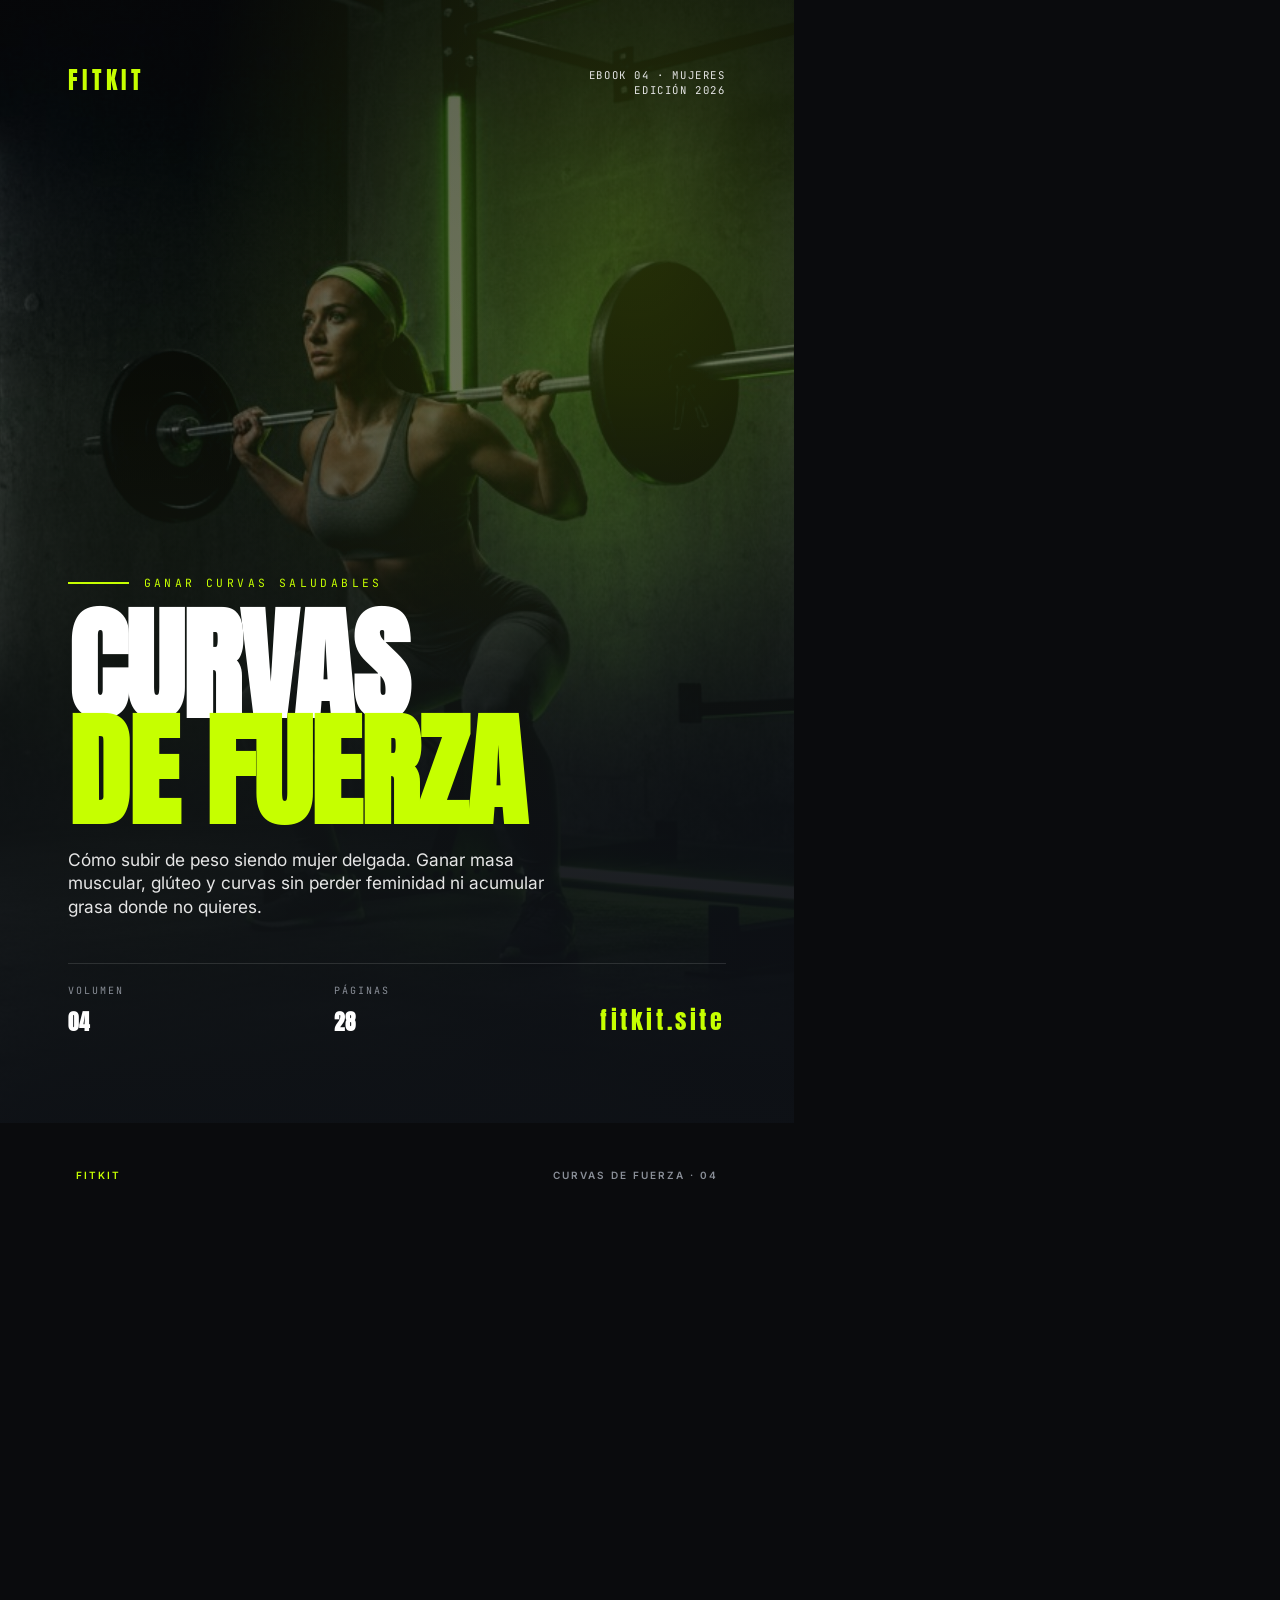
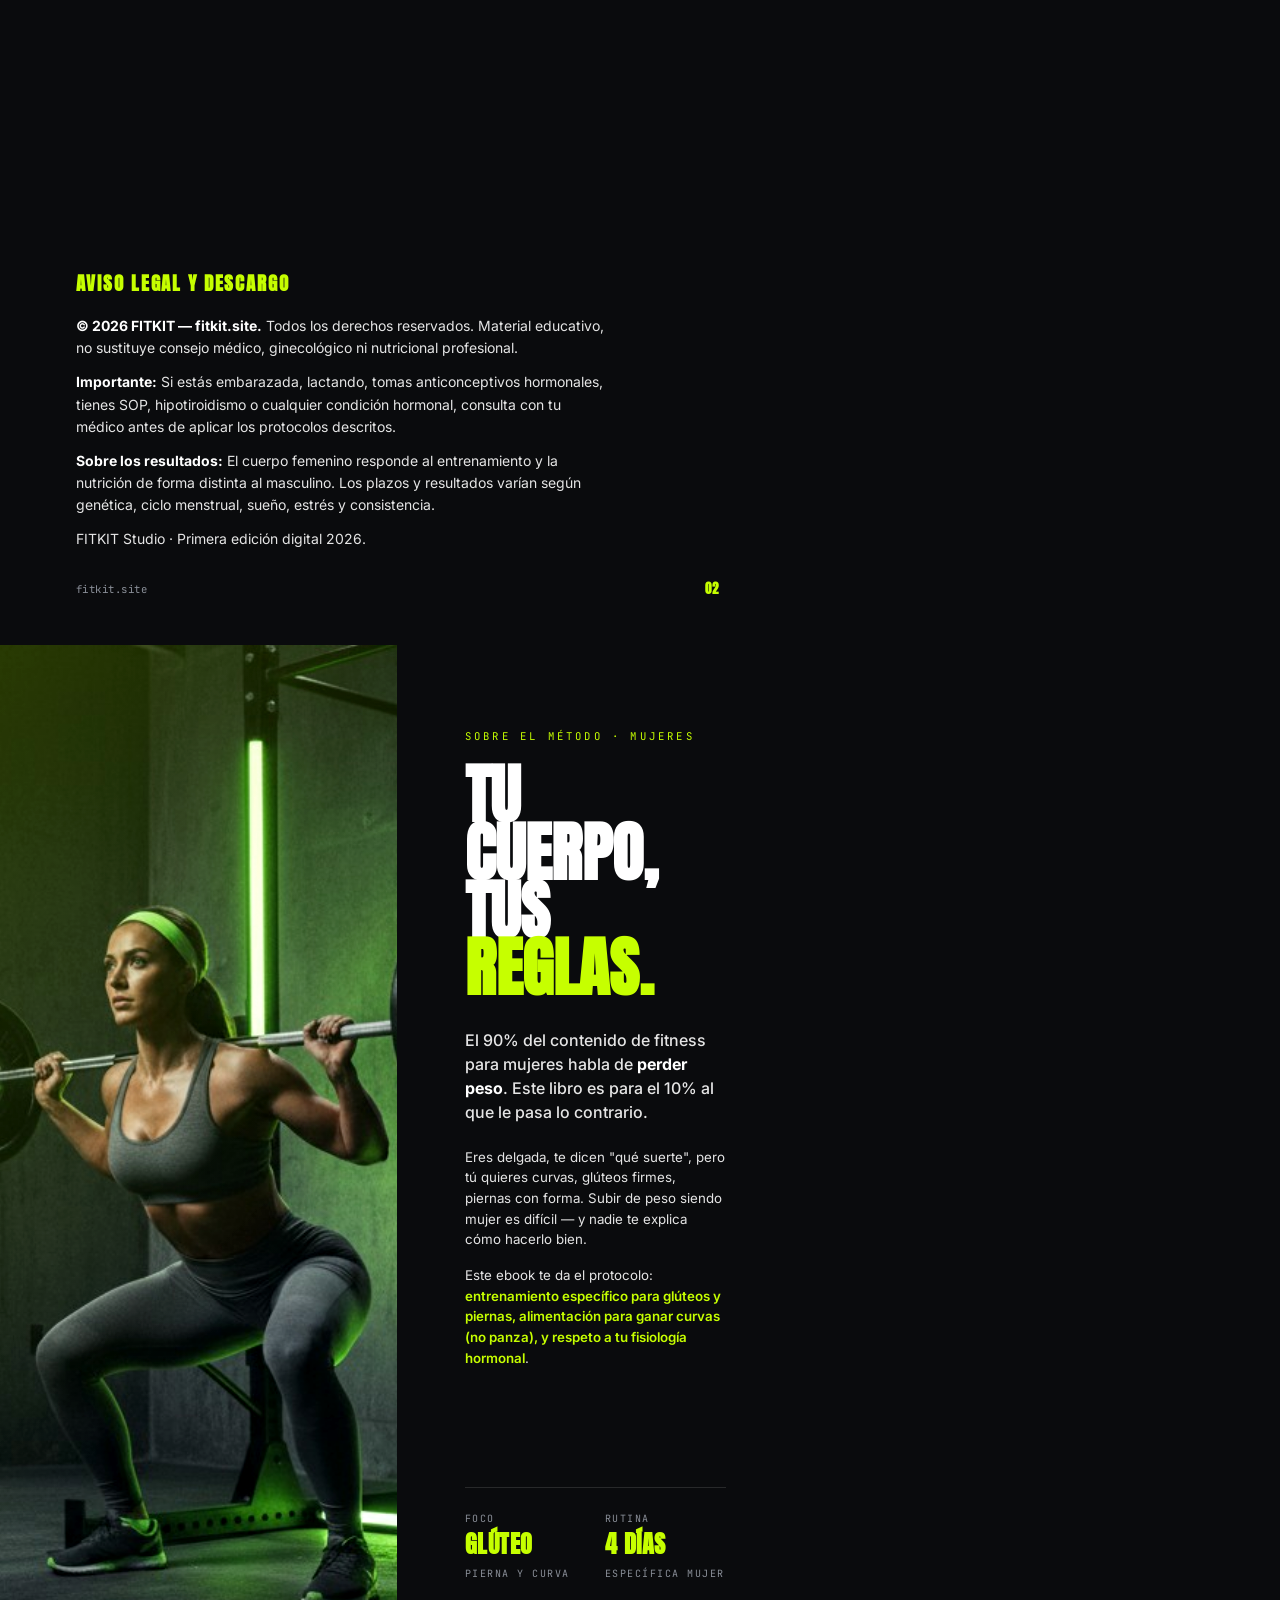
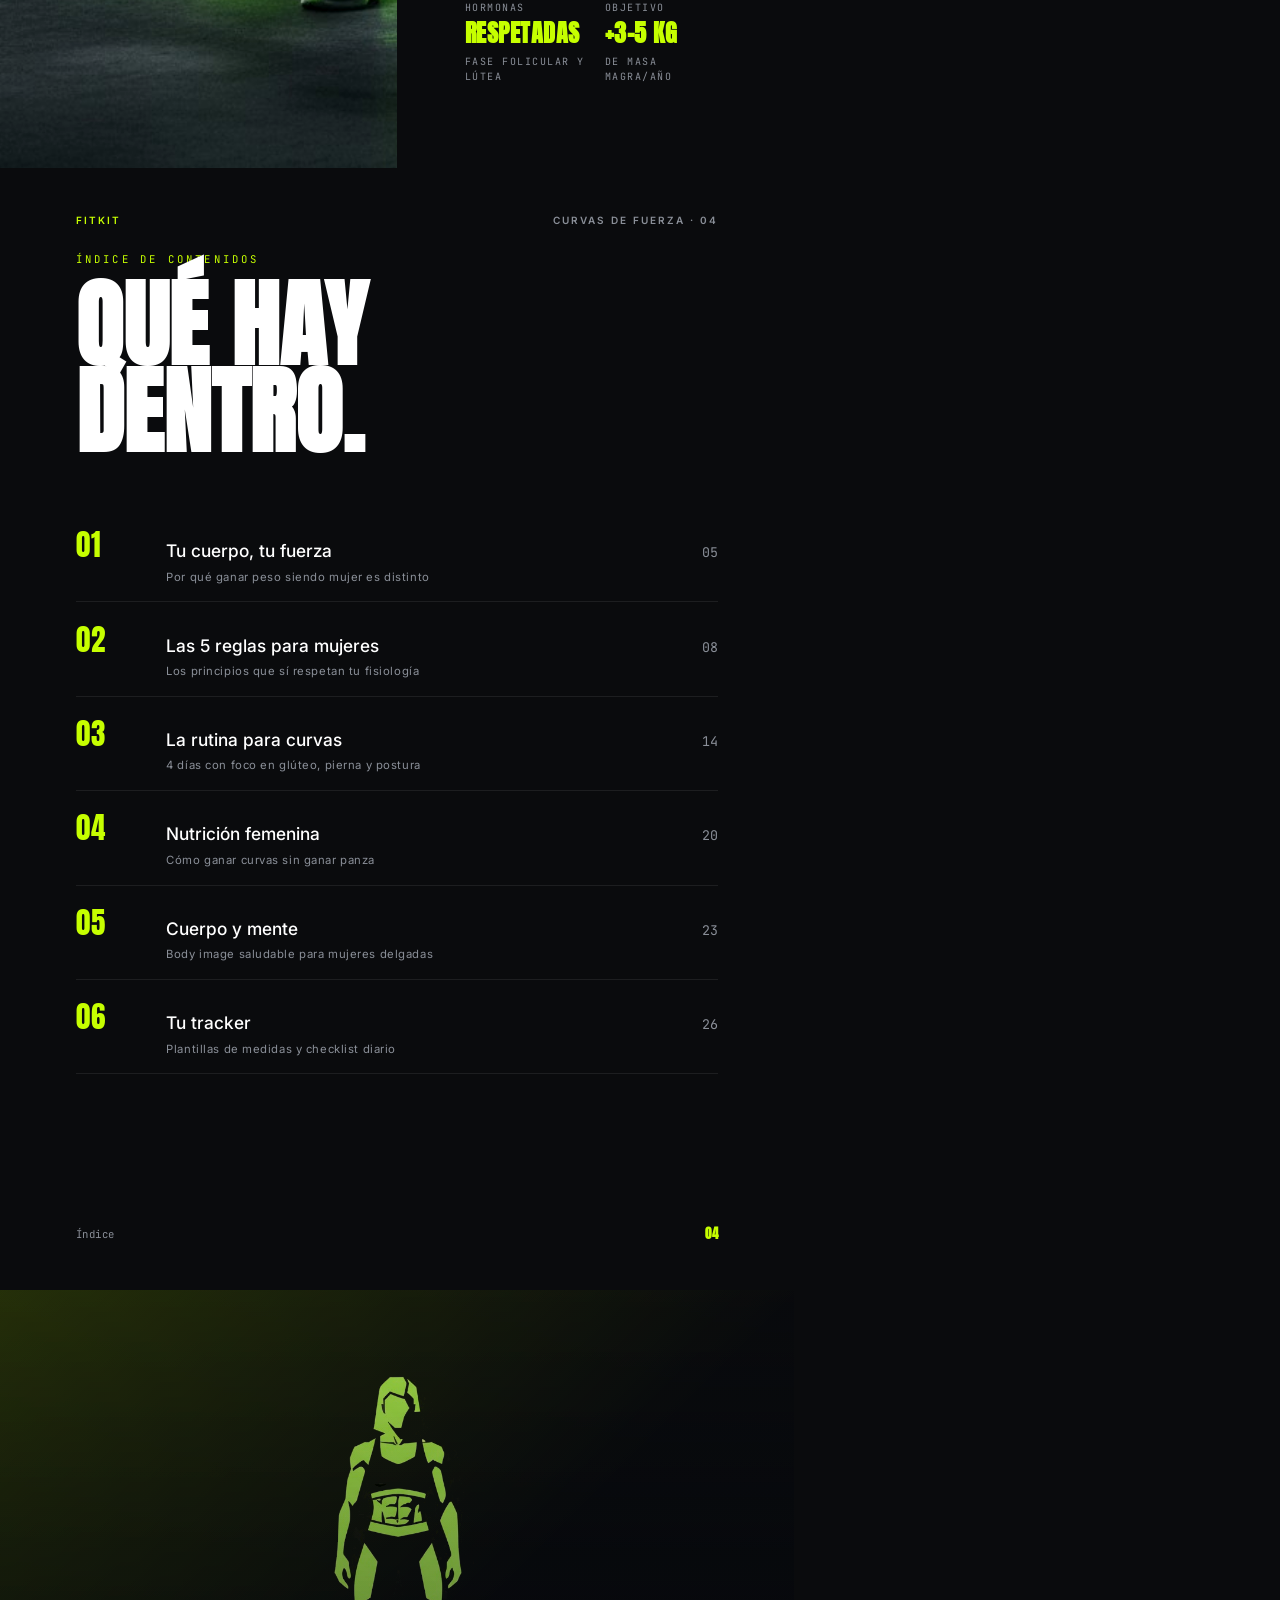
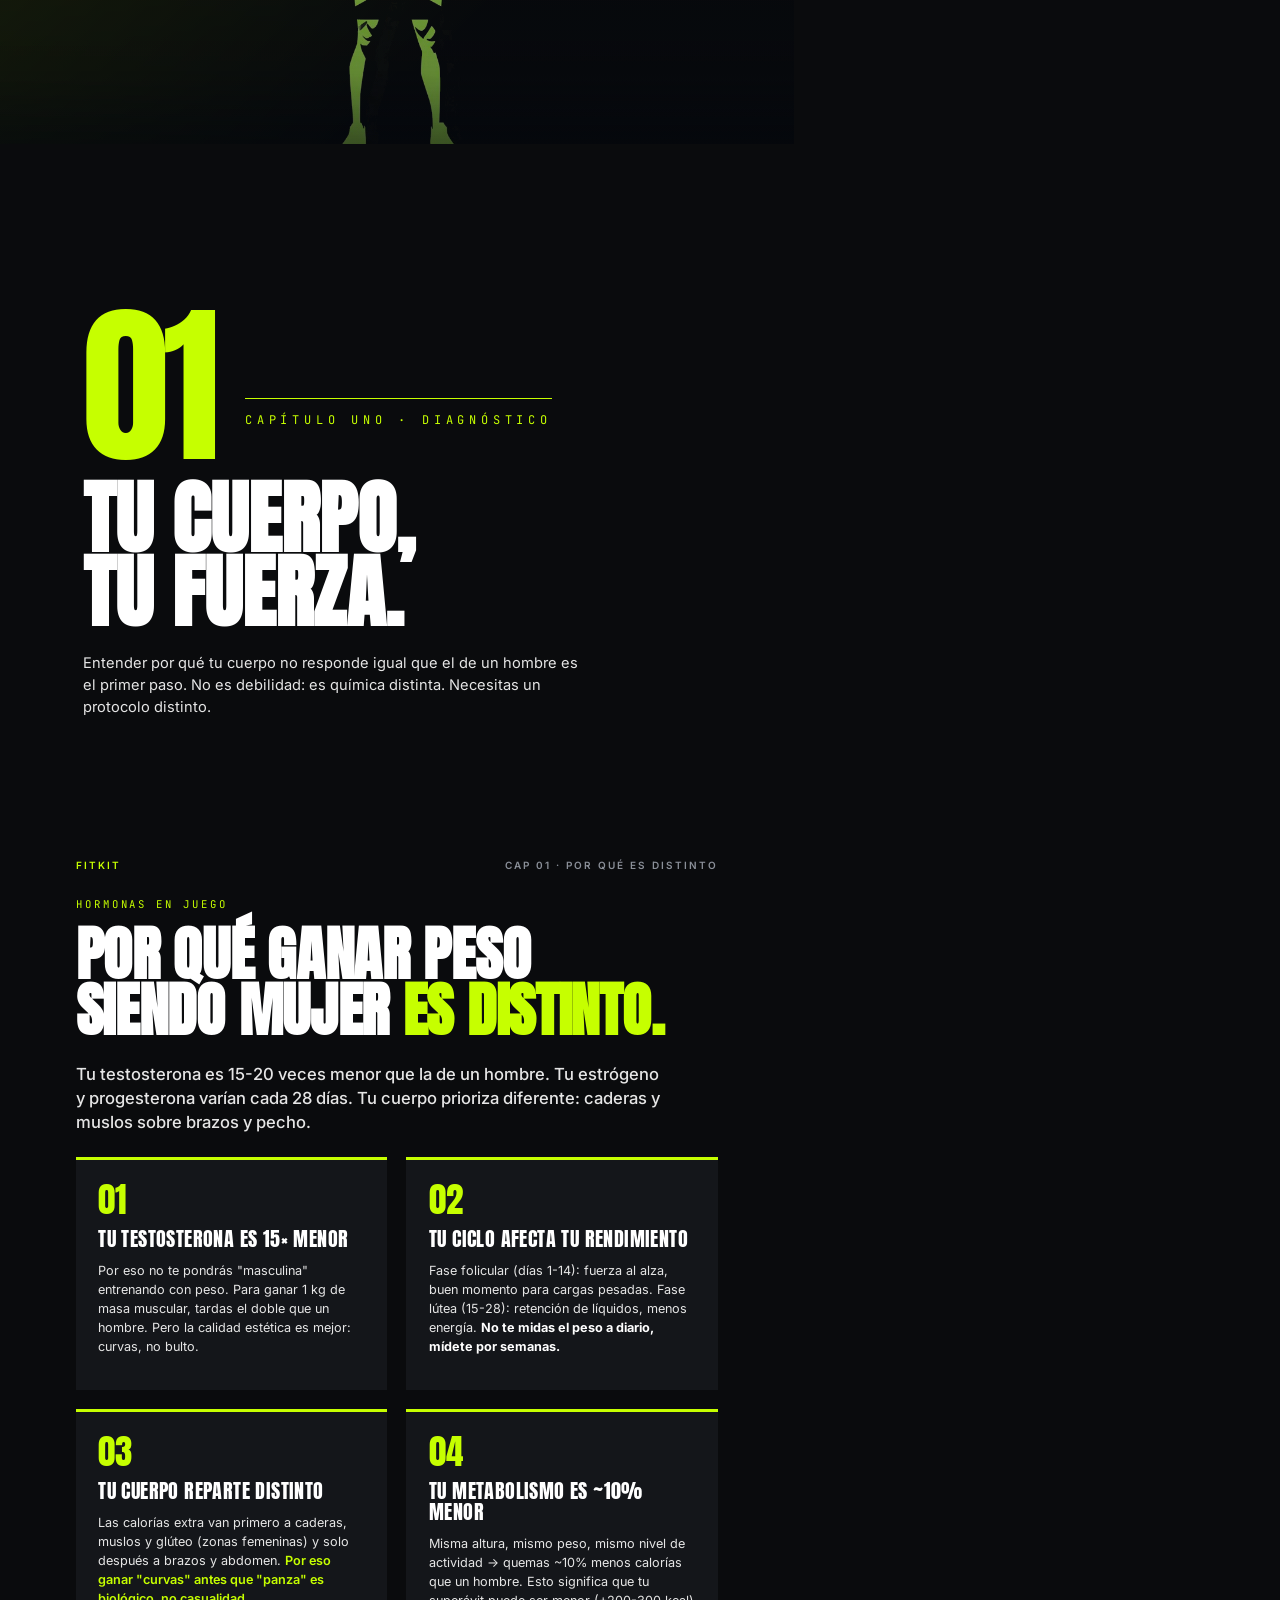
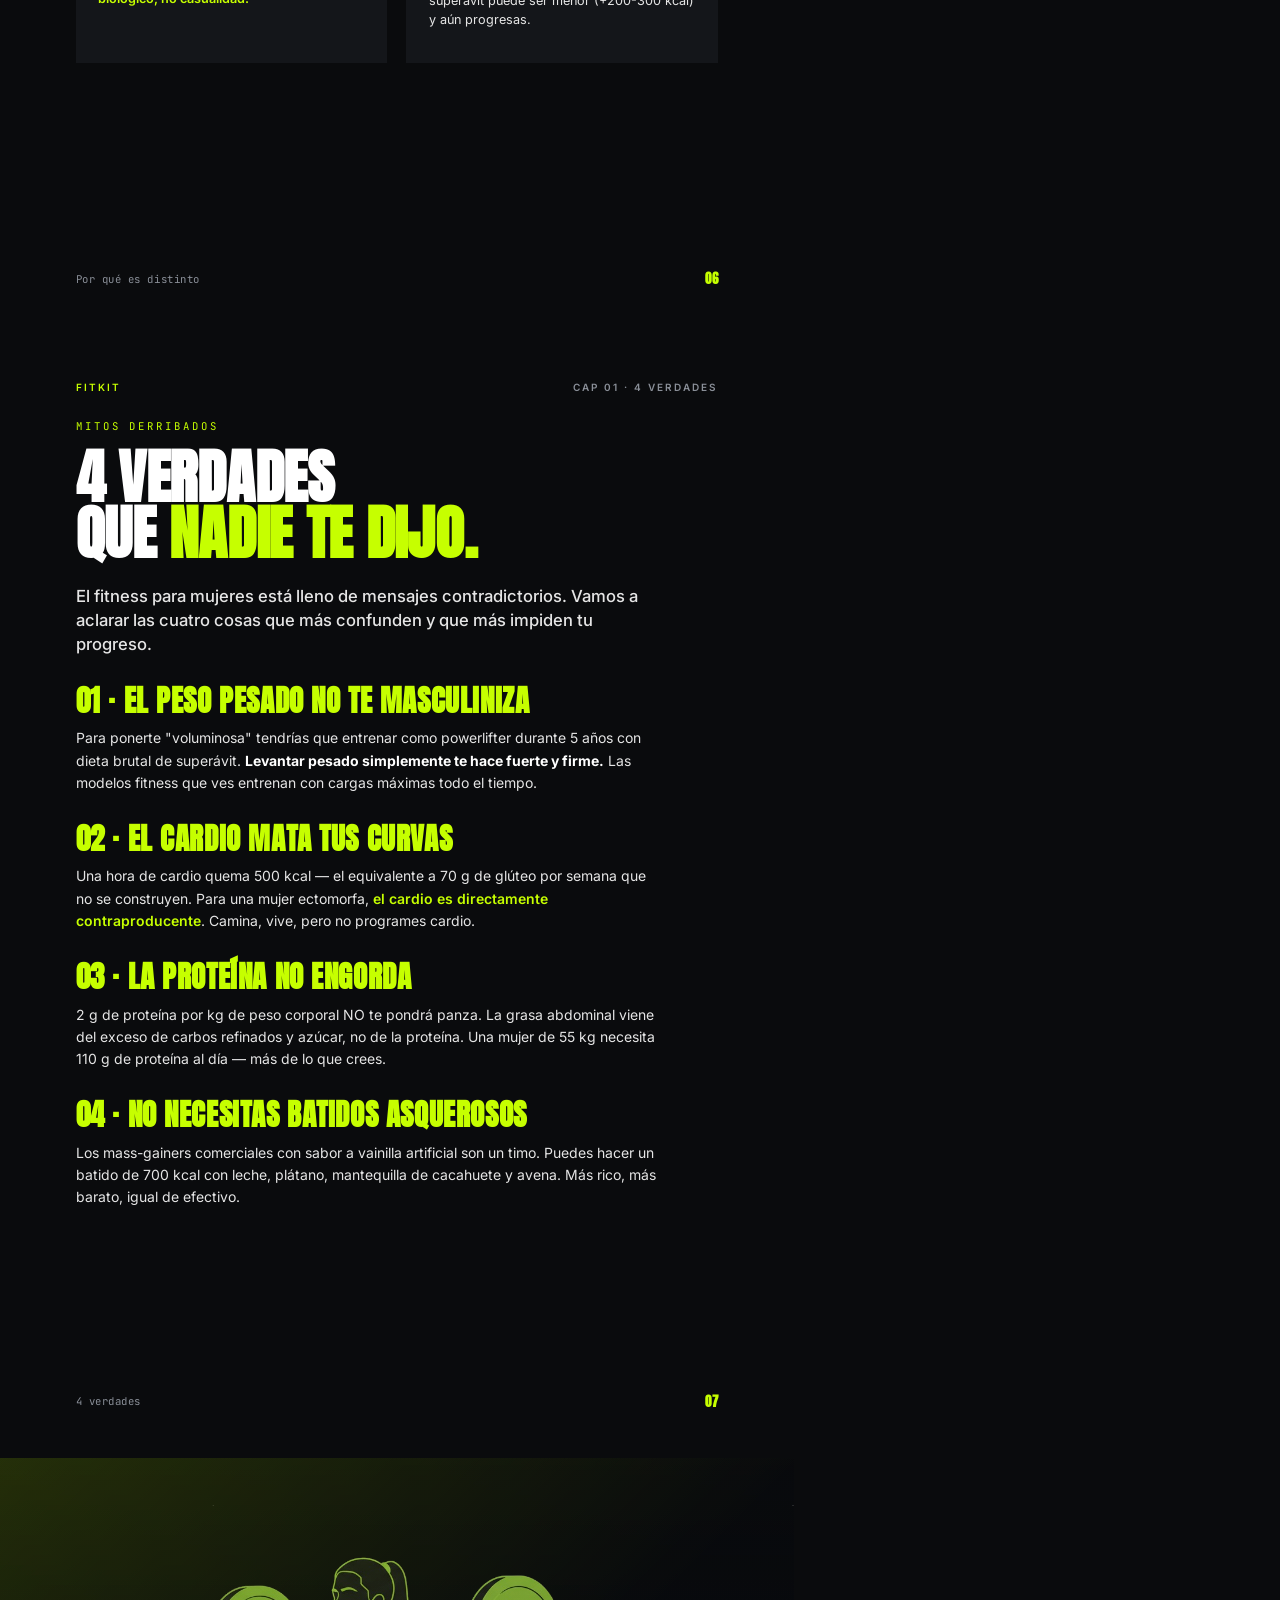
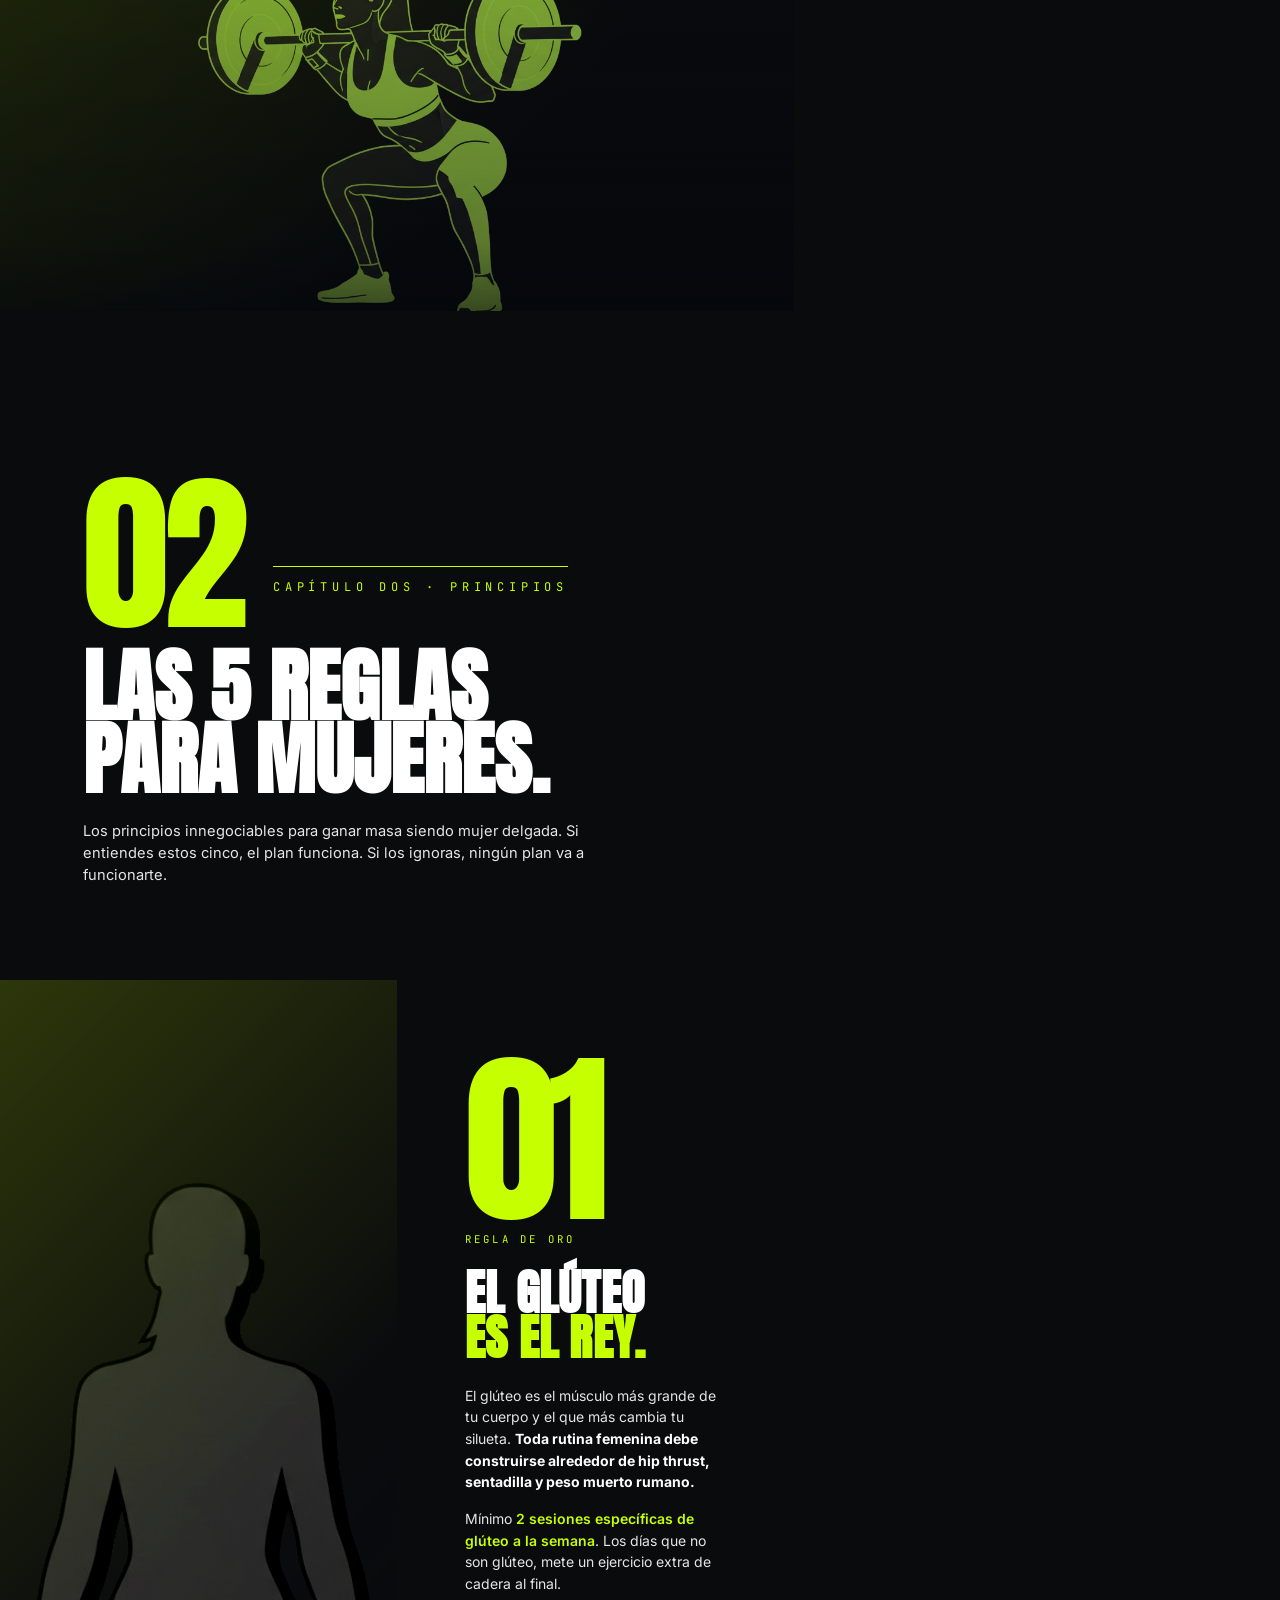
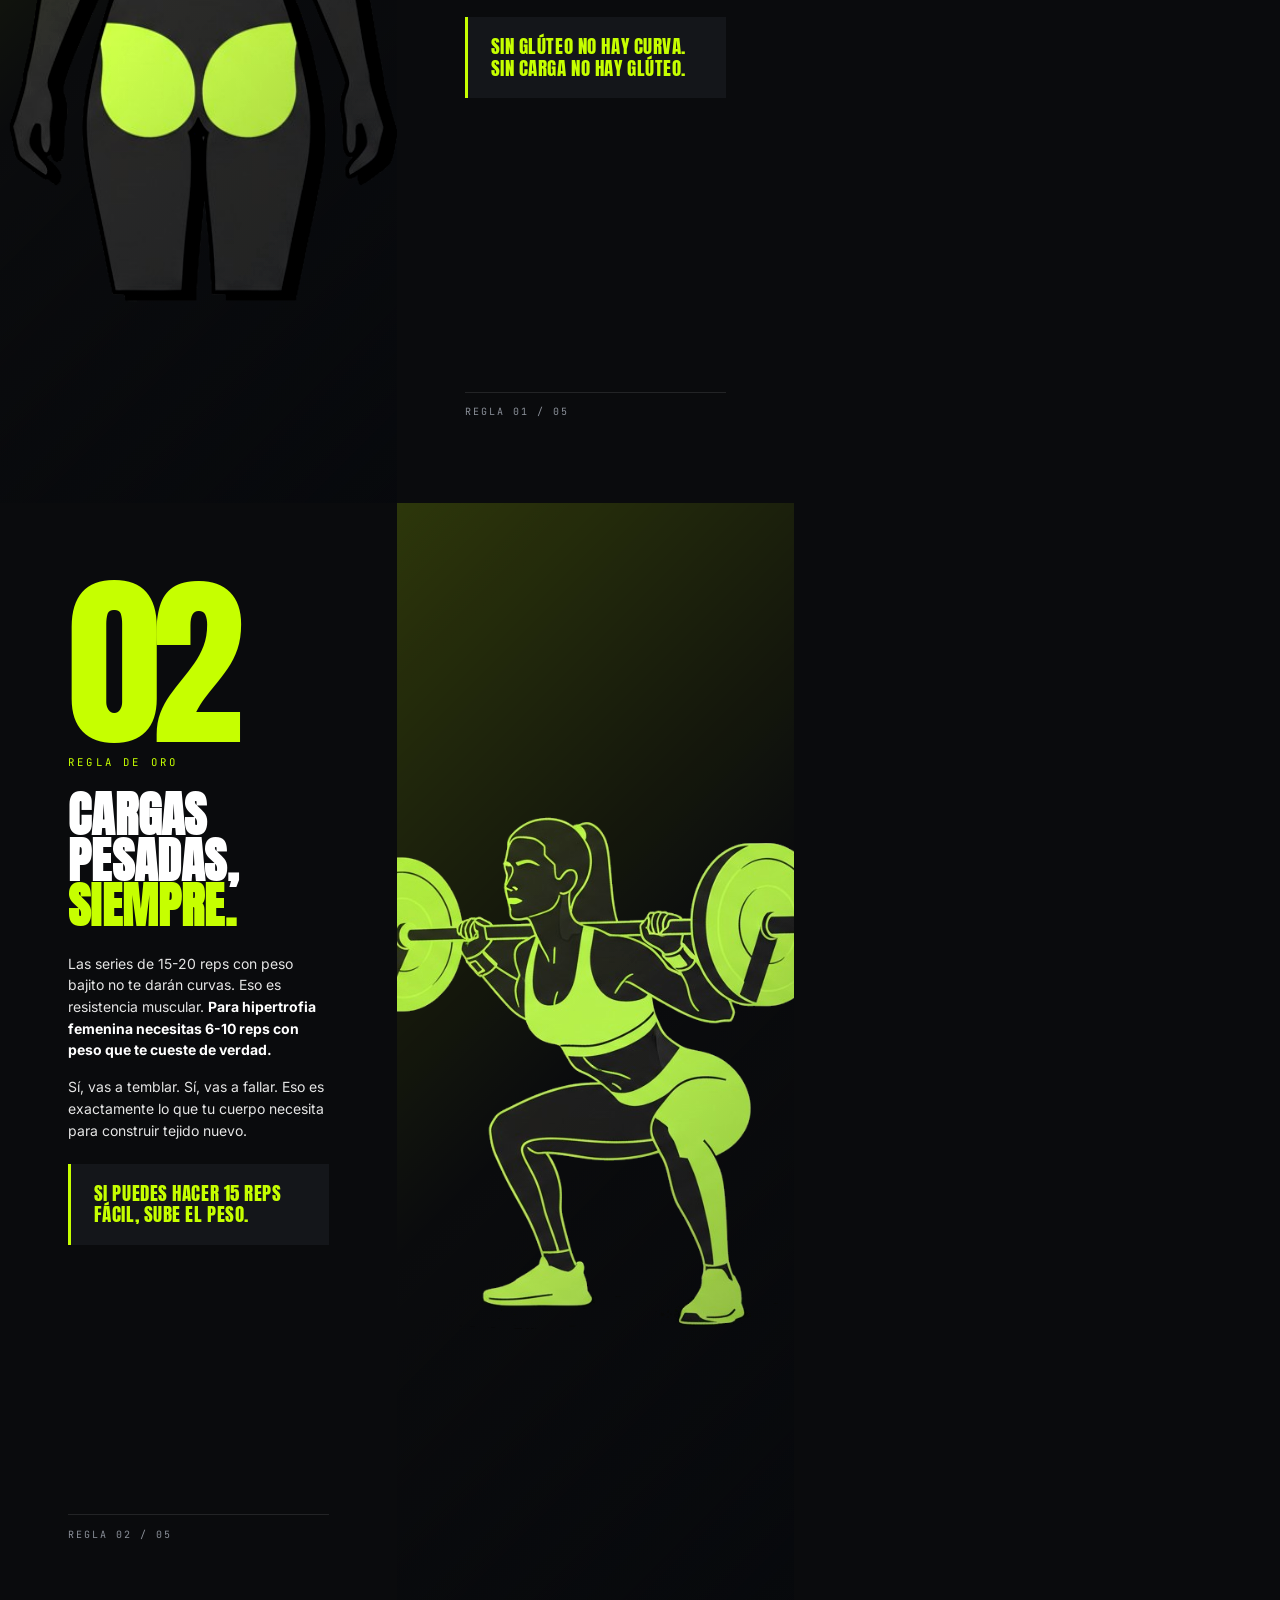
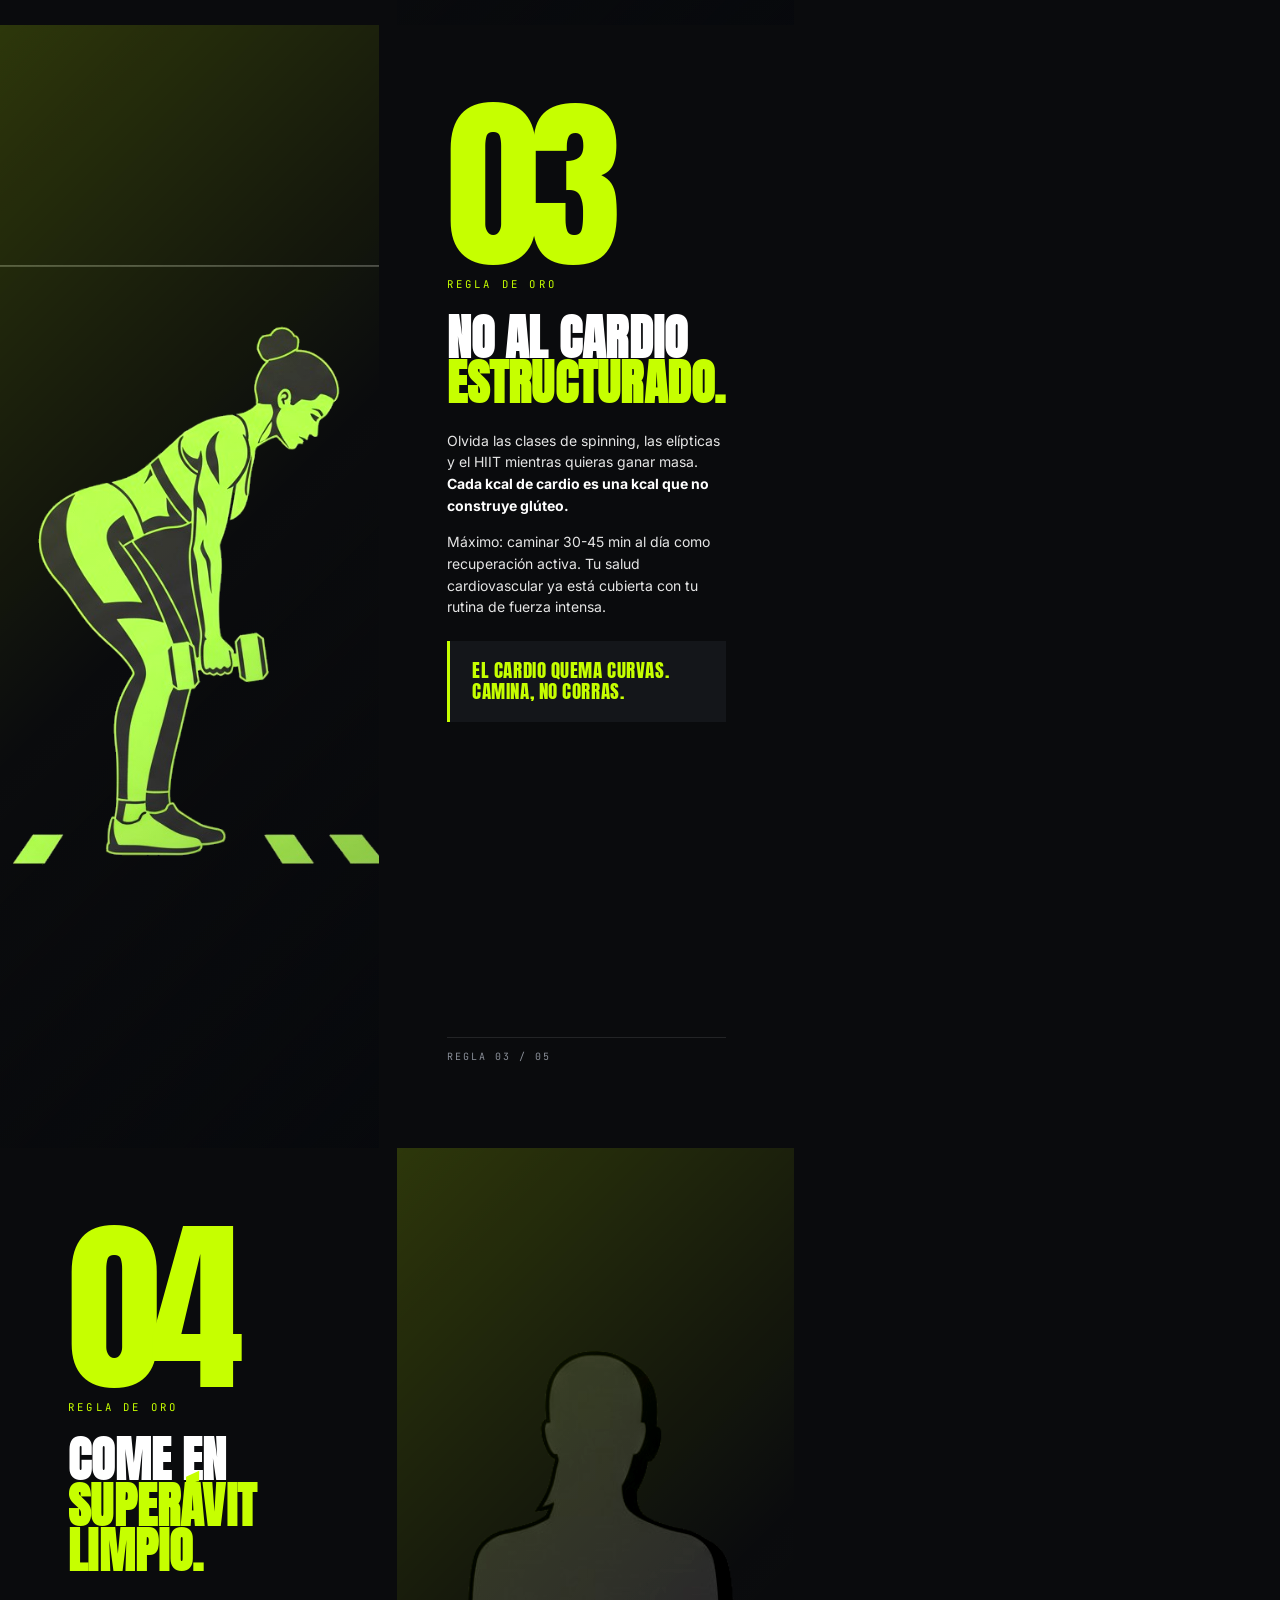
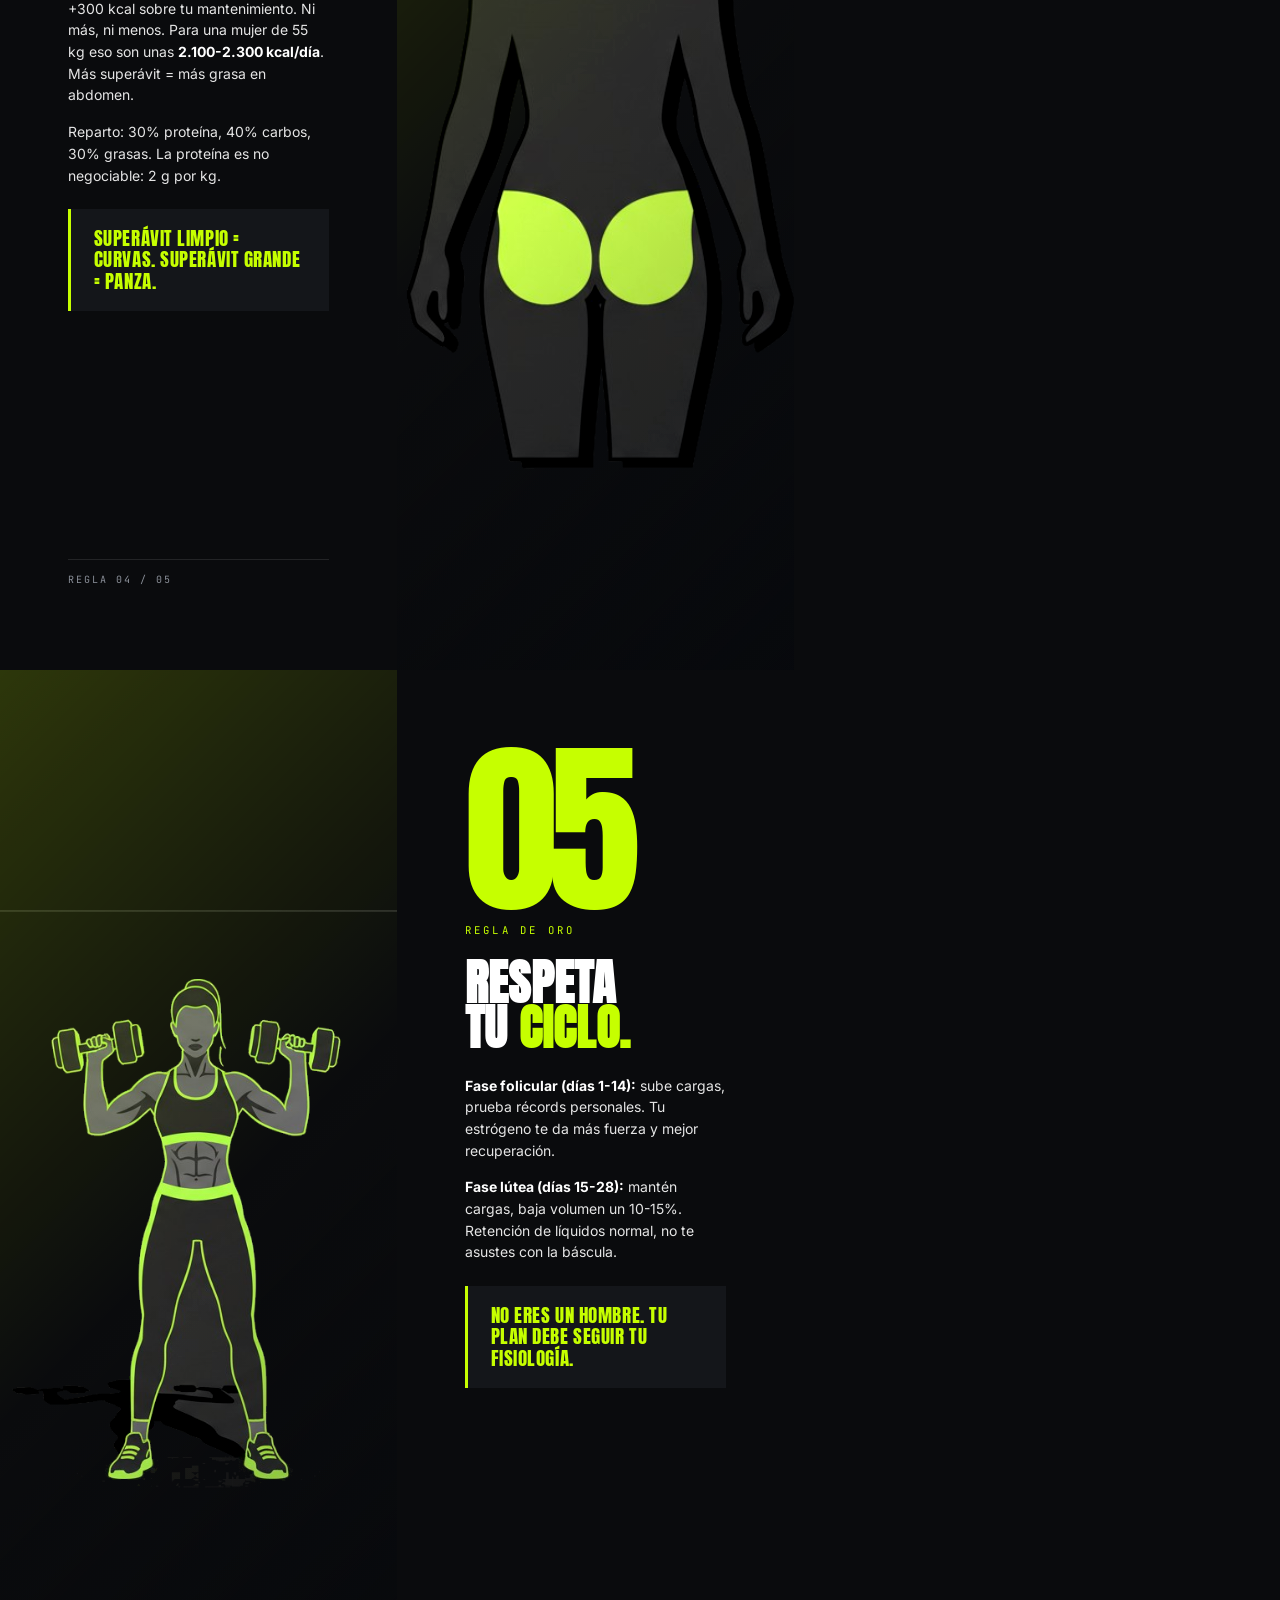
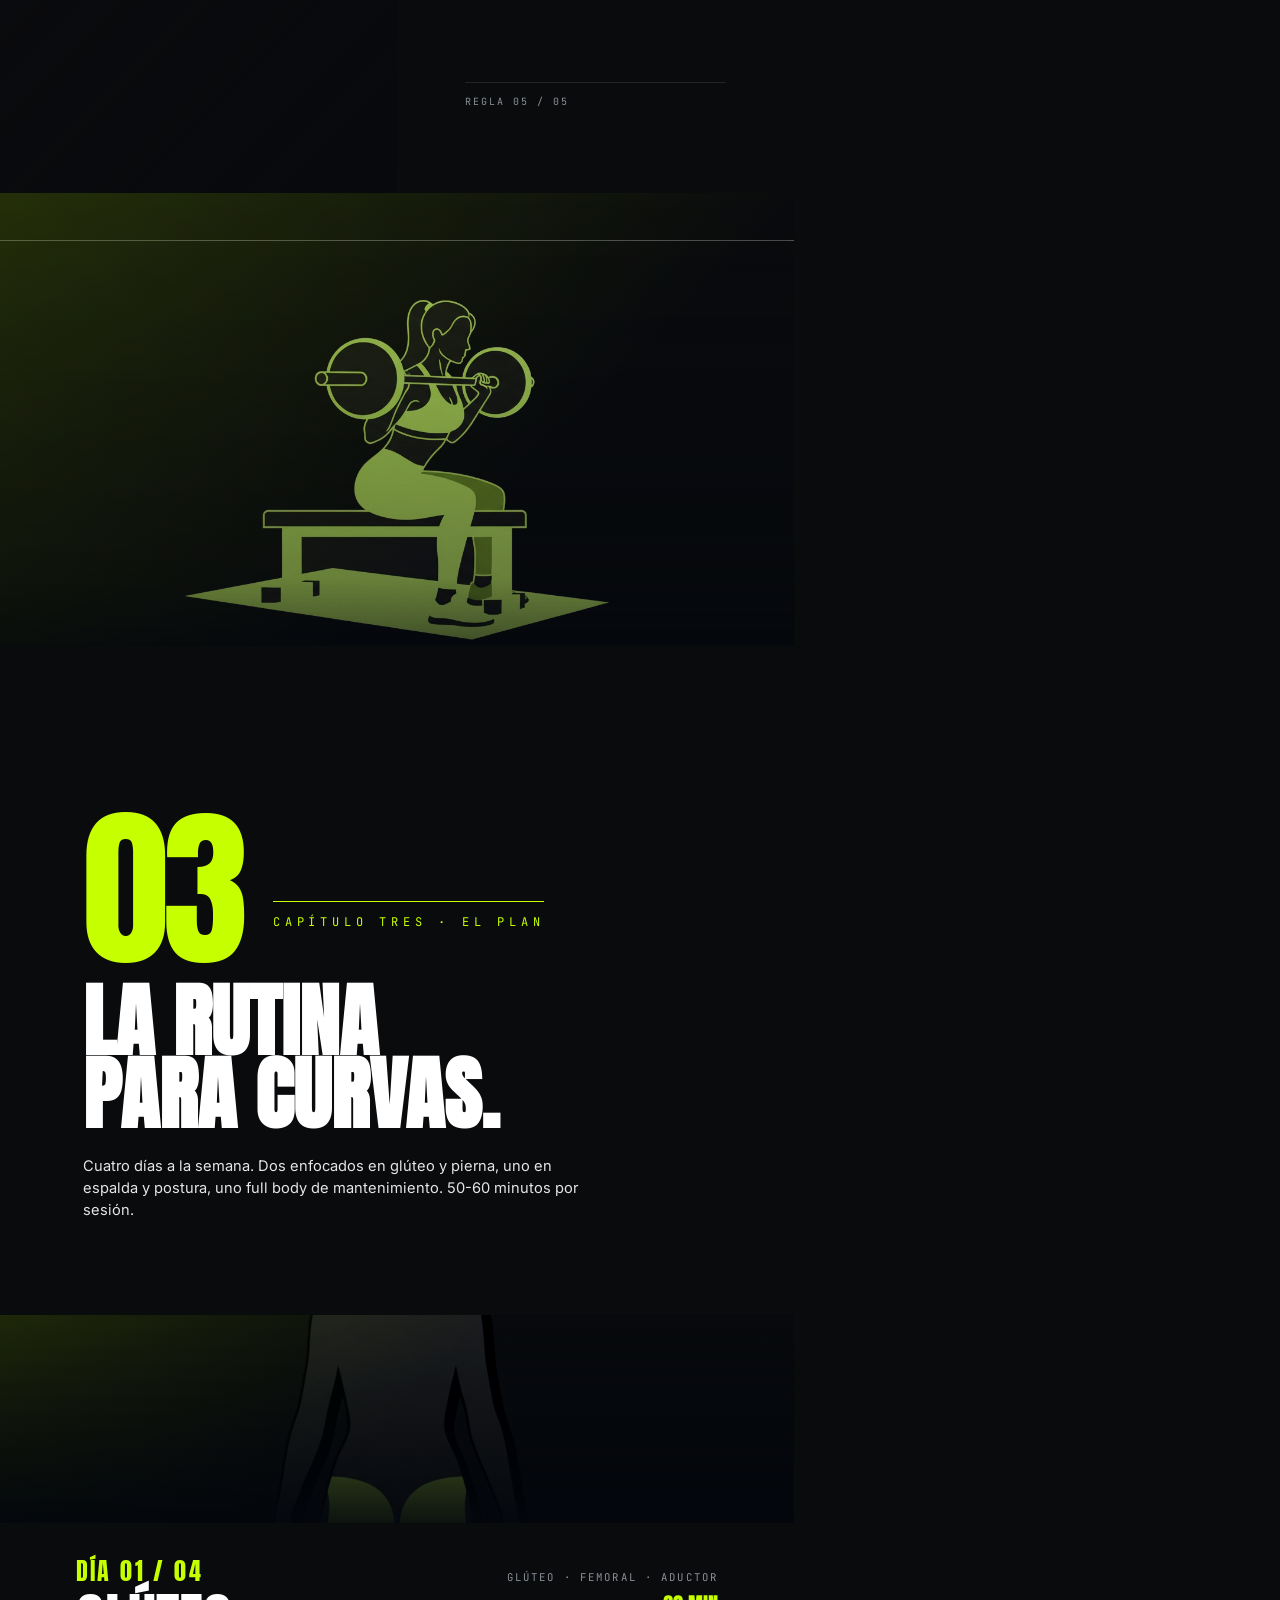
==== commit 0d2bb511: "Ilustraciones con fondo transparente (se integran en la página) + brillo volt" ====
--- a/ebook-04-mujeres/index.html
+++ b/ebook-04-mujeres/index.html
@@ -68,7 +68,7 @@
 
 <!-- 5 CAP 1 DIVIDER -->
 <section class="page chapter-divider">
-  <div class="chapter-divider__img" style="background-image:url('assets/ch1.jpg')"></div>
+  <div class="chapter-divider__img" style="background-image:url('assets/ch1.png')"></div>
   <div class="chapter-divider__content">
     <div class="chapter-divider__top"><div class="ch-num">01</div><div class="ch-label">Capítulo uno · Diagnóstico</div></div>
     <h2 class="ch-title">Tu cuerpo,<br>tu fuerza.</h2>
@@ -133,7 +133,7 @@
 
 <!-- 8 CAP 2 DIVIDER -->
 <section class="page chapter-divider">
-  <div class="chapter-divider__img" style="background-image:url('assets/ch2.jpg')"></div>
+  <div class="chapter-divider__img" style="background-image:url('assets/ch2.png')"></div>
   <div class="chapter-divider__content">
     <div class="chapter-divider__top"><div class="ch-num">02</div><div class="ch-label">Capítulo dos · Principios</div></div>
     <h2 class="ch-title">Las 5 reglas<br>para mujeres.</h2>
@@ -143,7 +143,7 @@
 
 <!-- 9-13 REGLAS 1-5 -->
 <section class="page rule-page">
-  <div class="rule-photo" style="background-image:url('assets/glutes.jpg')"></div>
+  <div class="rule-photo" style="background-image:url('assets/glutes.png')"></div>
   <div class="rule-body">
     <div class="rule-body__top">
       <div class="rule-body__num">01</div>
@@ -169,11 +169,11 @@
     </div>
     <div class="rule-body__footer">Regla 02 / 05</div>
   </div>
-  <div class="rule-photo" style="background-image:url('assets/squat.jpg')"></div>
+  <div class="rule-photo" style="background-image:url('assets/squat.png')"></div>
 </section>
 
 <section class="page rule-page">
-  <div class="rule-photo" style="background-image:url('assets/back.jpg')"></div>
+  <div class="rule-photo" style="background-image:url('assets/back.png')"></div>
   <div class="rule-body">
     <div class="rule-body__top">
       <div class="rule-body__num">03</div>
@@ -199,11 +199,11 @@
     </div>
     <div class="rule-body__footer">Regla 04 / 05</div>
   </div>
-  <div class="rule-photo" style="background-image:url('assets/ch4.jpg')"></div>
+  <div class="rule-photo" style="background-image:url('assets/ch4.png')"></div>
 </section>
 
 <section class="page rule-page">
-  <div class="rule-photo" style="background-image:url('assets/shoulders.jpg')"></div>
+  <div class="rule-photo" style="background-image:url('assets/shoulders.png')"></div>
   <div class="rule-body">
     <div class="rule-body__top">
       <div class="rule-body__num">05</div>
@@ -219,7 +219,7 @@
 
 <!-- 14 CAP 3 DIVIDER -->
 <section class="page chapter-divider">
-  <div class="chapter-divider__img" style="background-image:url('assets/ch3.jpg')"></div>
+  <div class="chapter-divider__img" style="background-image:url('assets/ch3.png')"></div>
   <div class="chapter-divider__content">
     <div class="chapter-divider__top"><div class="ch-num">03</div><div class="ch-label">Capítulo tres · El plan</div></div>
     <h2 class="ch-title">La rutina<br>para curvas.</h2>
@@ -230,7 +230,7 @@
 <!-- 15 DIA 1 GLUTEO -->
 <section class="page">
   <div class="page-header"><span class="brand">FITKIT</span><span>CAP 03 · DÍA 1 · GLÚTEO</span></div>
-  <div class="day-hero" style="background-image:url('assets/glutes.jpg')"></div>
+  <div class="day-hero" style="background-image:url('assets/glutes.png')"></div>
   <div class="day-header">
     <div><div class="day-header__num">DÍA 01 / 04</div><div class="day-header__title">Glúteo</div></div>
     <div class="day-header__meta">Glúteo · Femoral · Aductor<strong>~60 MIN</strong></div>
@@ -256,7 +256,7 @@
 <!-- 16 DIA 2 ESPALDA -->
 <section class="page">
   <div class="page-header"><span class="brand">FITKIT</span><span>CAP 03 · DÍA 2 · ESPALDA</span></div>
-  <div class="day-hero" style="background-image:url('assets/back.jpg')"></div>
+  <div class="day-hero" style="background-image:url('assets/back.png')"></div>
   <div class="day-header">
     <div><div class="day-header__num">DÍA 02 / 04</div><div class="day-header__title">Espalda</div></div>
     <div class="day-header__meta">Dorsal · Trapecio · Bíceps · Postura<strong>~55 MIN</strong></div>
@@ -282,7 +282,7 @@
 <!-- 17 DIA 3 PIERNA PESADA -->
 <section class="page">
   <div class="page-header"><span class="brand">FITKIT</span><span>CAP 03 · DÍA 3 · PIERNA</span></div>
-  <div class="day-hero" style="background-image:url('assets/squat.jpg')"></div>
+  <div class="day-hero" style="background-image:url('assets/squat.png')"></div>
   <div class="day-header">
     <div><div class="day-header__num">DÍA 03 / 04</div><div class="day-header__title">Pierna</div></div>
     <div class="day-header__meta">Cuádriceps · Glúteo · Gemelo<strong>~65 MIN</strong></div>
@@ -308,7 +308,7 @@
 <!-- 18 DIA 4 HOMBRO+CORE -->
 <section class="page">
   <div class="page-header"><span class="brand">FITKIT</span><span>CAP 03 · DÍA 4 · HOMBRO+CORE</span></div>
-  <div class="day-hero" style="background-image:url('assets/shoulders.jpg')"></div>
+  <div class="day-hero" style="background-image:url('assets/shoulders.png')"></div>
   <div class="day-header">
     <div><div class="day-header__num">DÍA 04 / 04</div><div class="day-header__title">Hombro + Core</div></div>
     <div class="day-header__meta">Hombro · Tríceps · Abdomen · Glúteo extra<strong>~50 MIN</strong></div>
@@ -358,7 +358,7 @@
 
 <!-- 20 CAP 4 DIVIDER -->
 <section class="page chapter-divider">
-  <div class="chapter-divider__img" style="background-image:url('assets/ch4.jpg')"></div>
+  <div class="chapter-divider__img" style="background-image:url('assets/ch4.png')"></div>
   <div class="chapter-divider__content">
     <div class="chapter-divider__top"><div class="ch-num">04</div><div class="ch-label">Capítulo cuatro · Nutrición</div></div>
     <h2 class="ch-title">Curvas, no<br>panza.</h2>
@@ -446,7 +446,7 @@
 
 <!-- 23 CAP 5 DIVIDER -->
 <section class="page chapter-divider">
-  <div class="chapter-divider__img" style="background-image:url('assets/ch5.jpg')"></div>
+  <div class="chapter-divider__img" style="background-image:url('assets/ch5.png')"></div>
   <div class="chapter-divider__content">
     <div class="chapter-divider__top"><div class="ch-num">05</div><div class="ch-label">Capítulo cinco · Mente</div></div>
     <h2 class="ch-title">Cuerpo<br>y mente.</h2>
@@ -495,7 +495,7 @@
 
 <!-- 26 CAP 6 DIVIDER -->
 <section class="page chapter-divider">
-  <div class="chapter-divider__img" style="background-image:url('assets/ch6.jpg')"></div>
+  <div class="chapter-divider__img" style="background-image:url('assets/ch6.png')"></div>
   <div class="chapter-divider__content">
     <div class="chapter-divider__top"><div class="ch-num">06</div><div class="ch-label">Capítulo seis · Herramientas</div></div>
     <h2 class="ch-title">Tu<br>tracker.</h2>
--- a/ebook-04-mujeres/styles.css
+++ b/ebook-04-mujeres/styles.css
@@ -385,7 +385,7 @@
   background-size: cover;
   background-position: center;
   position: relative;
-  filter: grayscale(0%) contrast(1.1) brightness(0.65);
+  filter: grayscale(0%) contrast(1.1) brightness(1);
 }
 
 .chapter-divider__img::after {
@@ -554,7 +554,7 @@
 .rule-photo {
   background-size: cover;
   background-position: center;
-  filter: grayscale(0%) contrast(1.1) brightness(0.7);
+  filter: grayscale(0%) contrast(1.1) brightness(1);
   position: relative;
 }
 
@@ -1380,7 +1380,7 @@
 .about-method__photo {
   background-size: cover;
   background-position: center;
-  filter: grayscale(0%) contrast(1.1) brightness(0.7);
+  filter: grayscale(0%) contrast(1.1) brightness(1);
   position: relative;
 }
 
